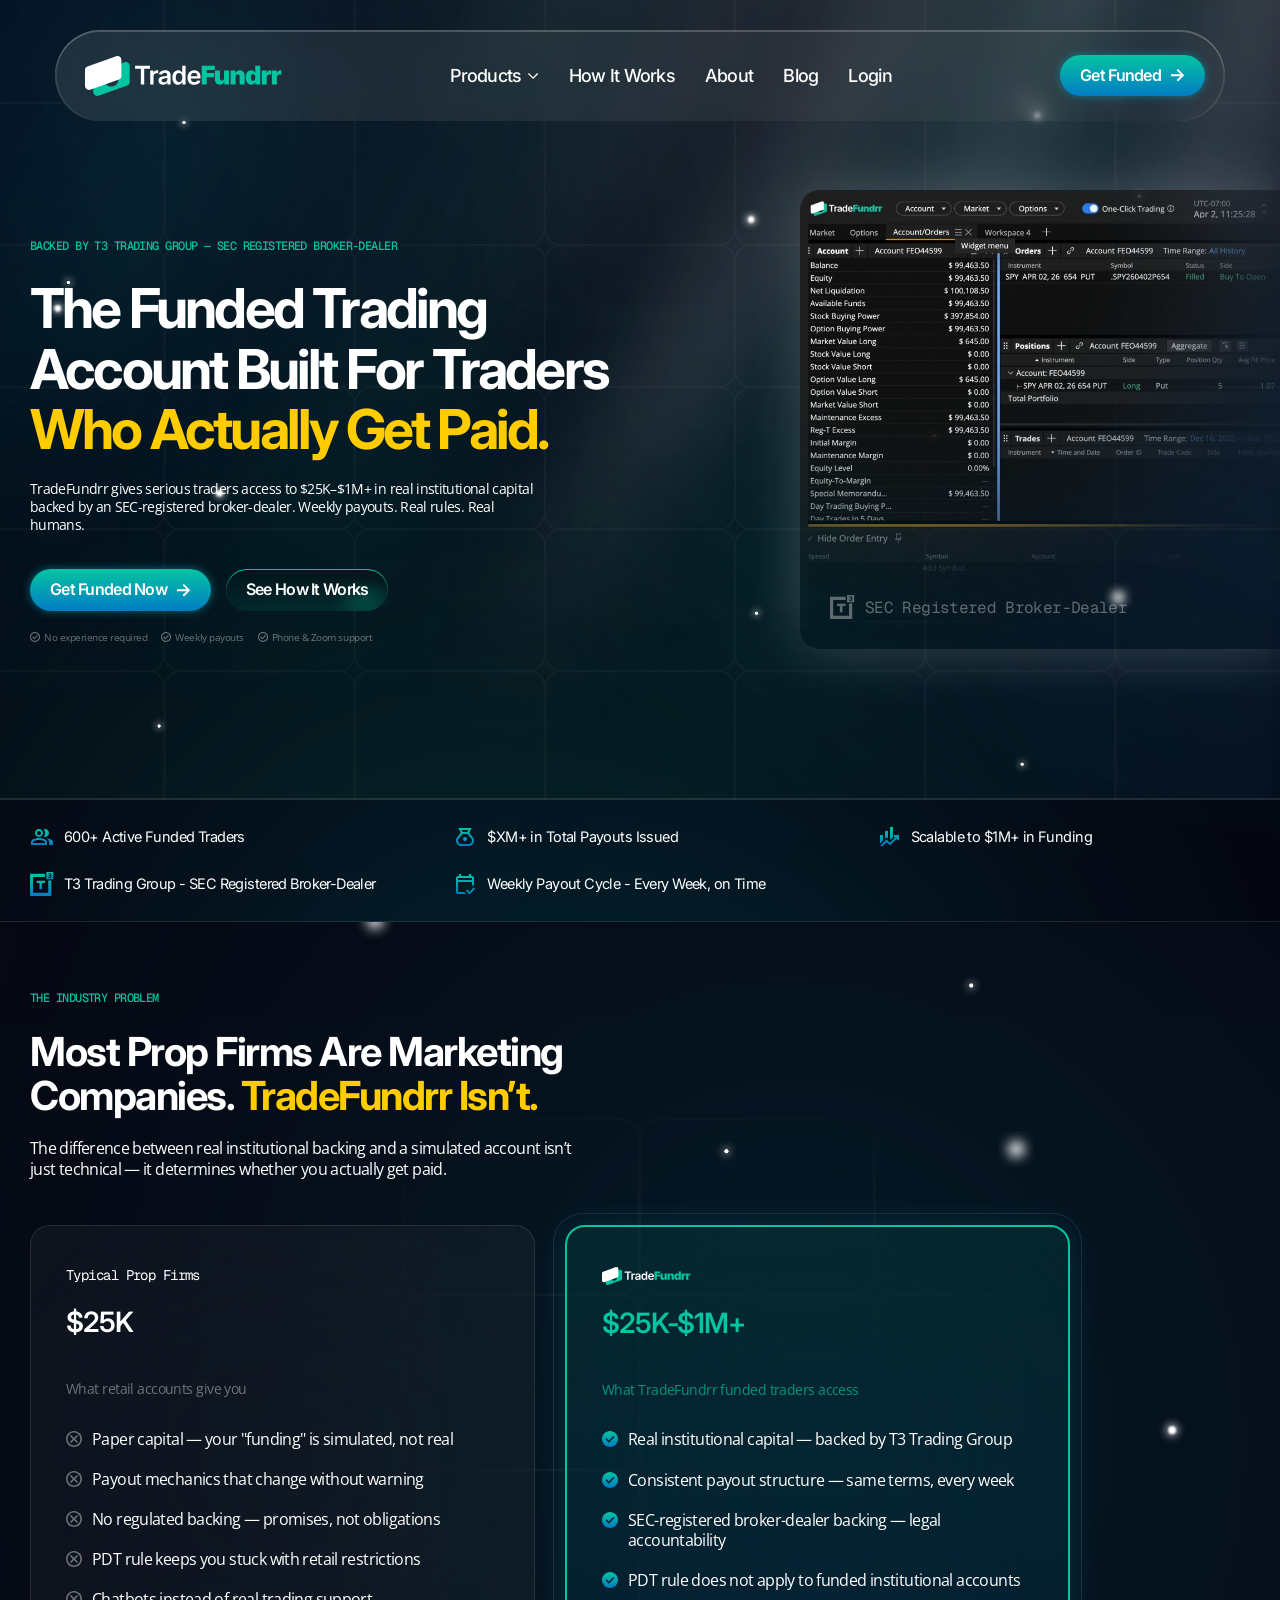
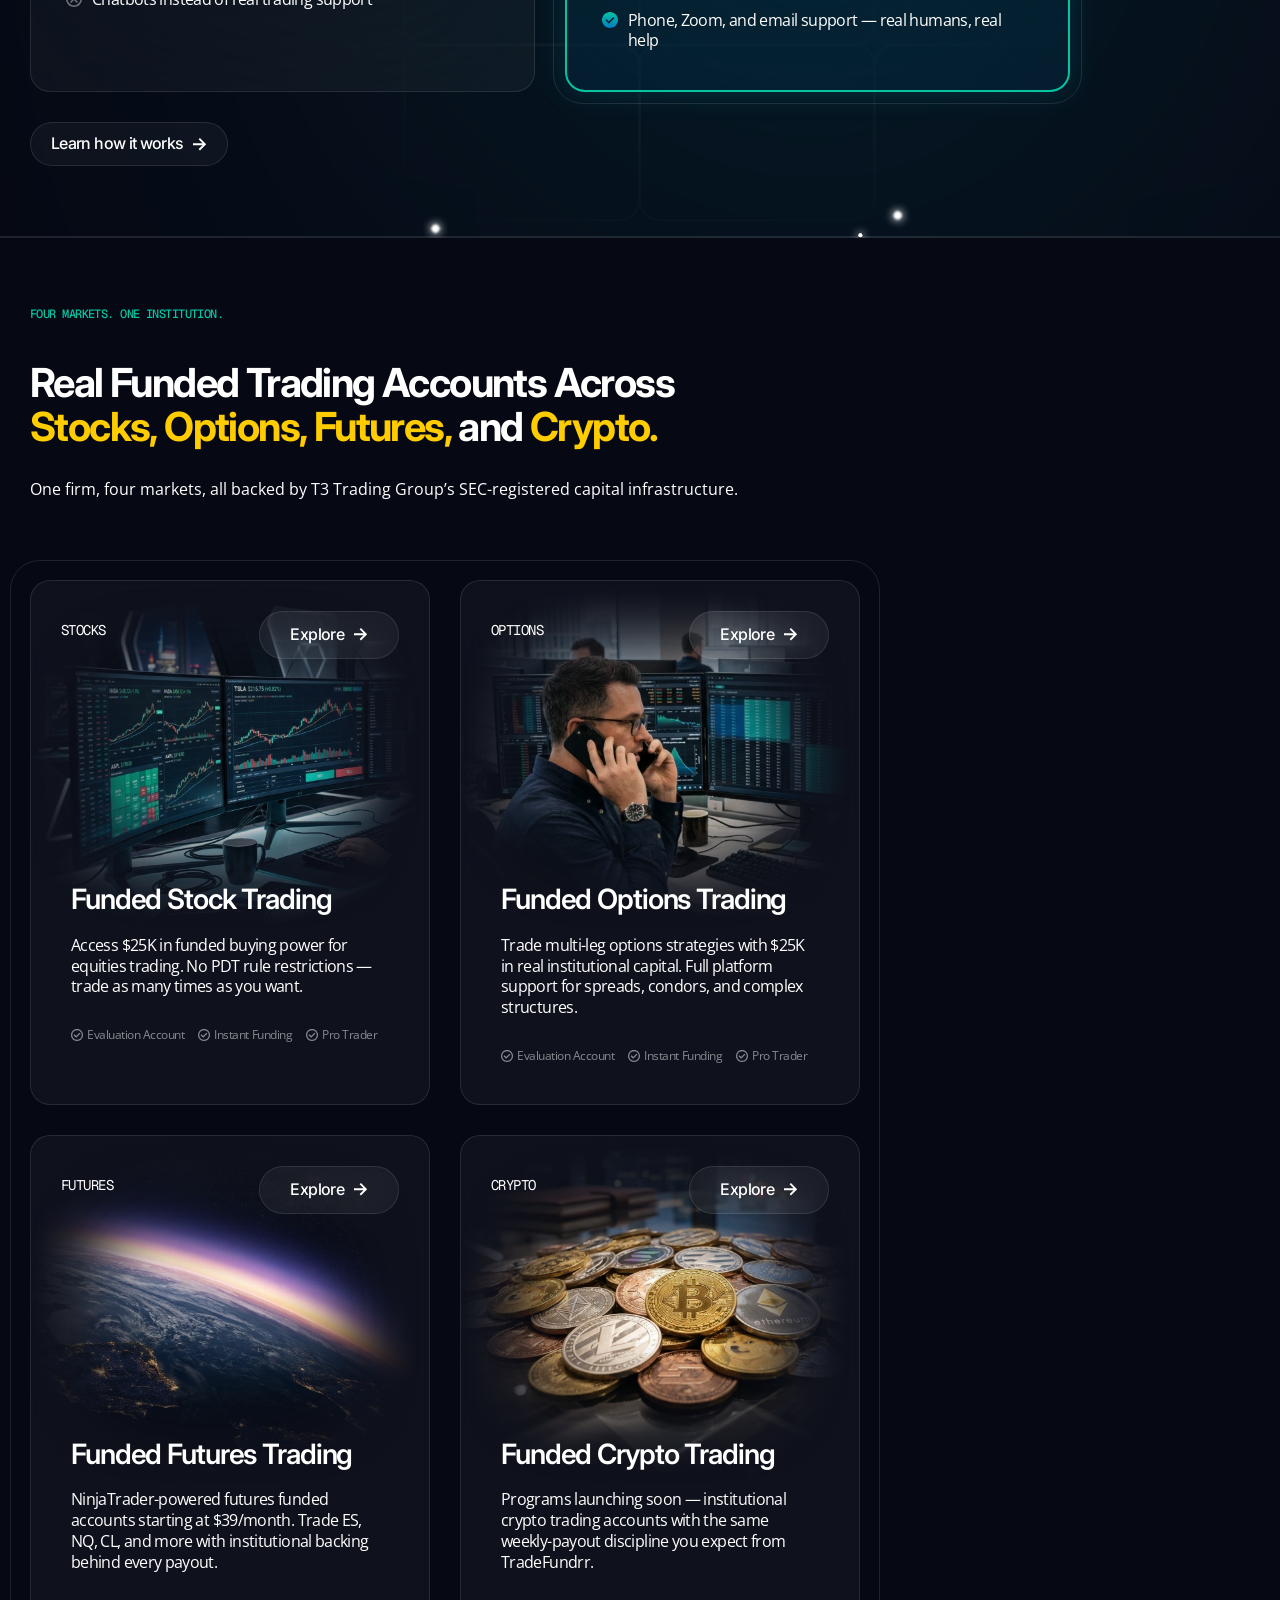
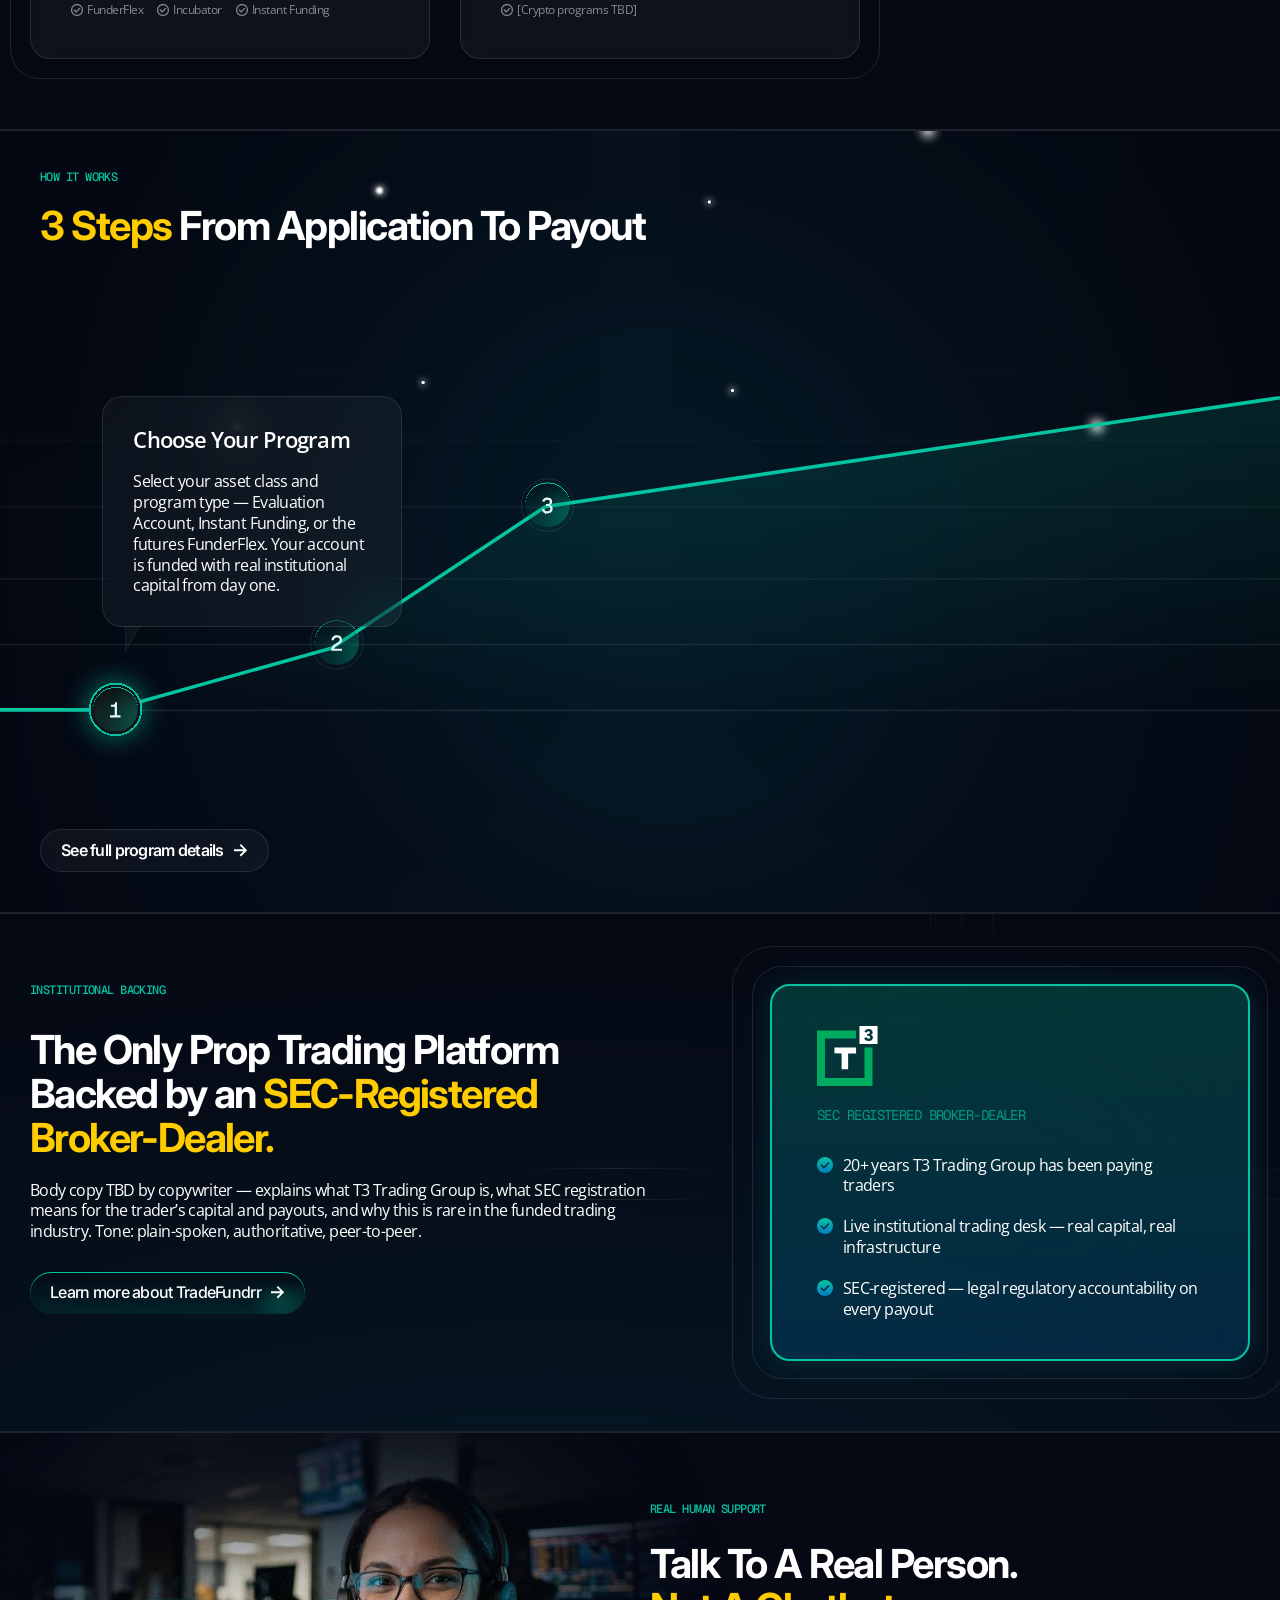
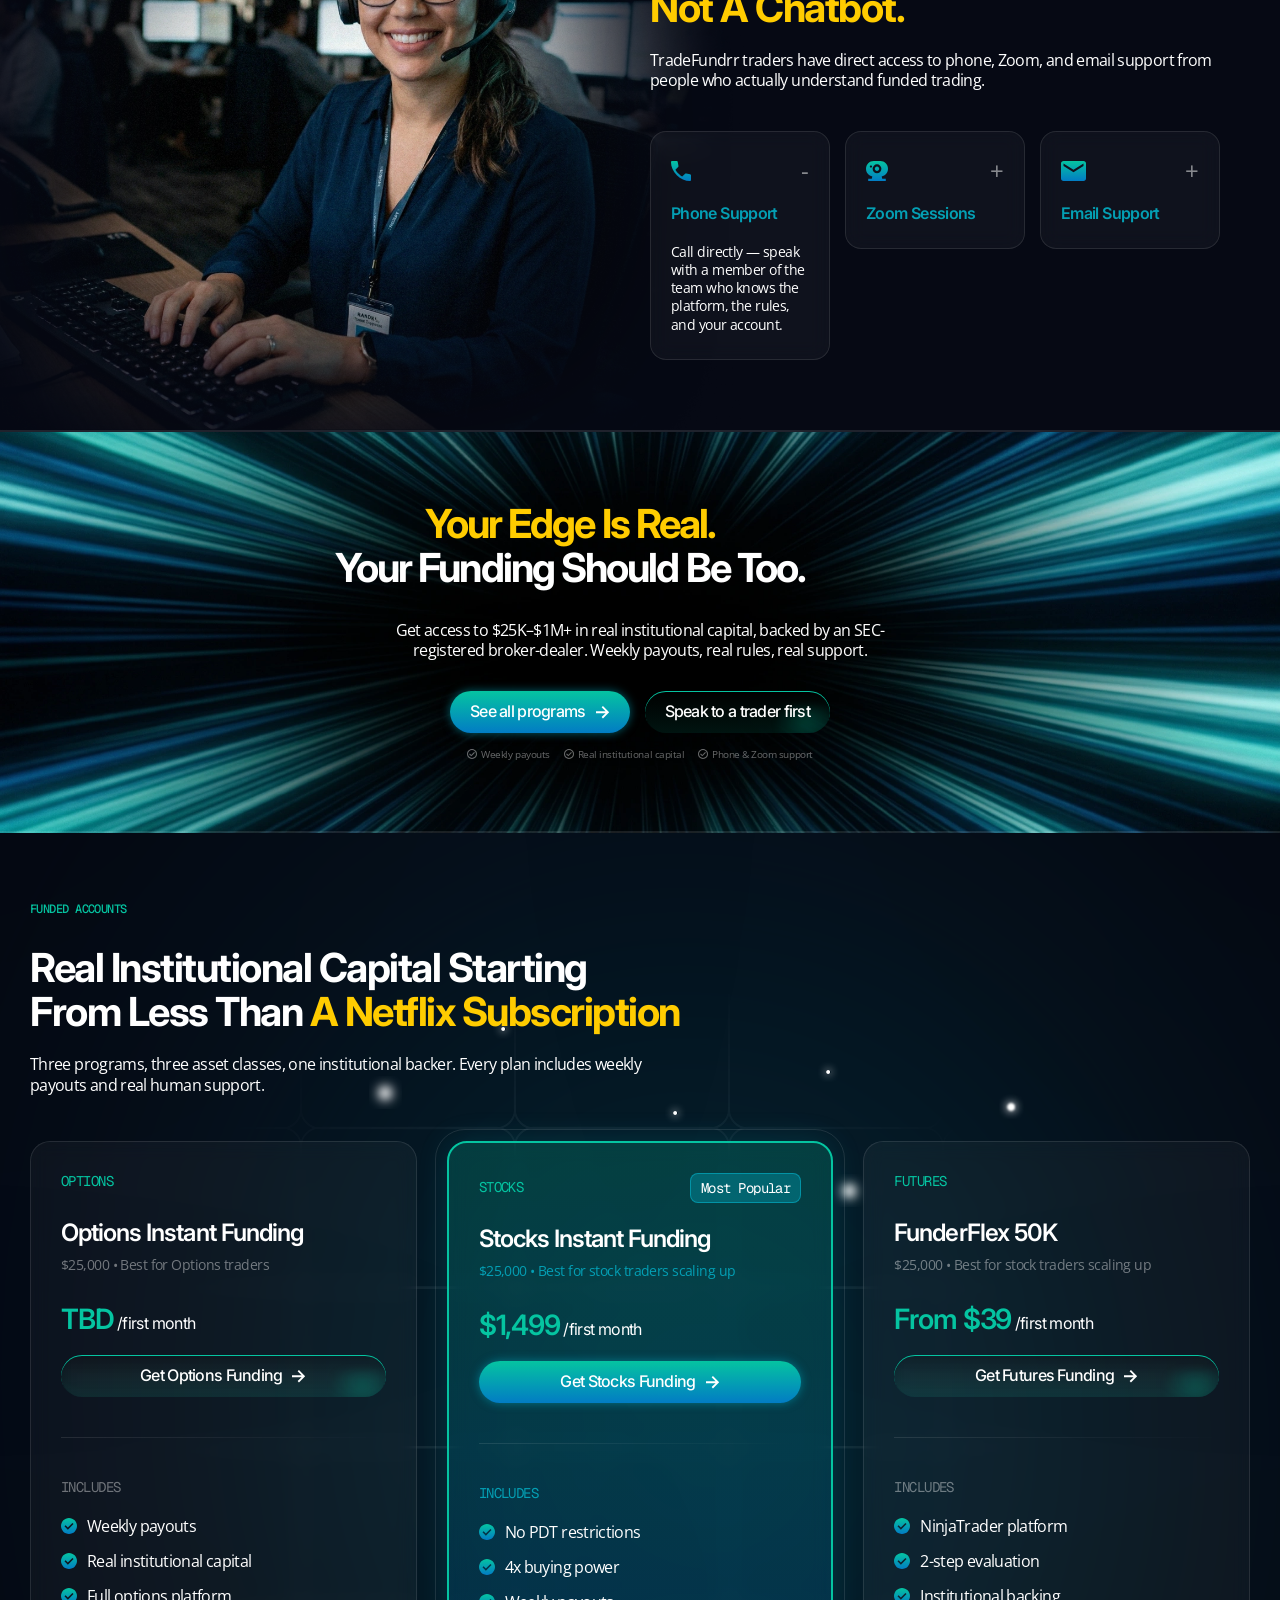
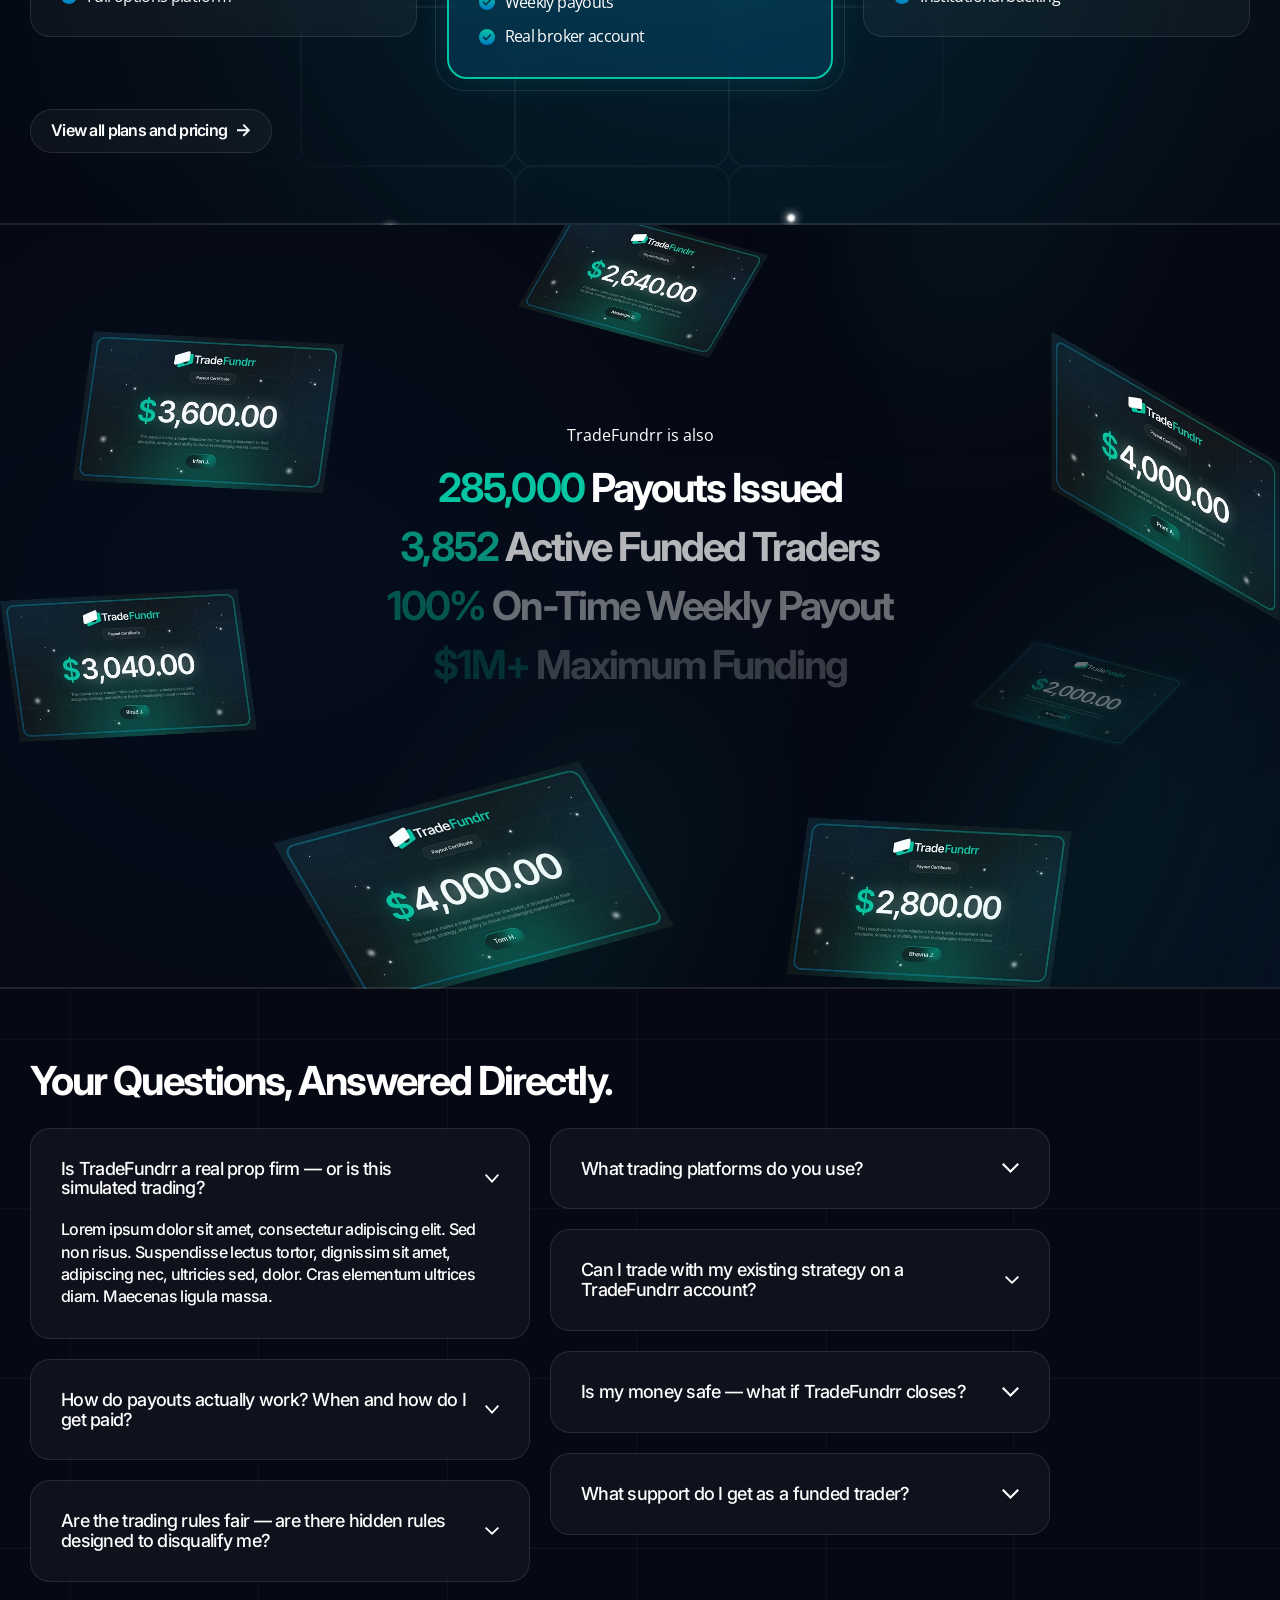
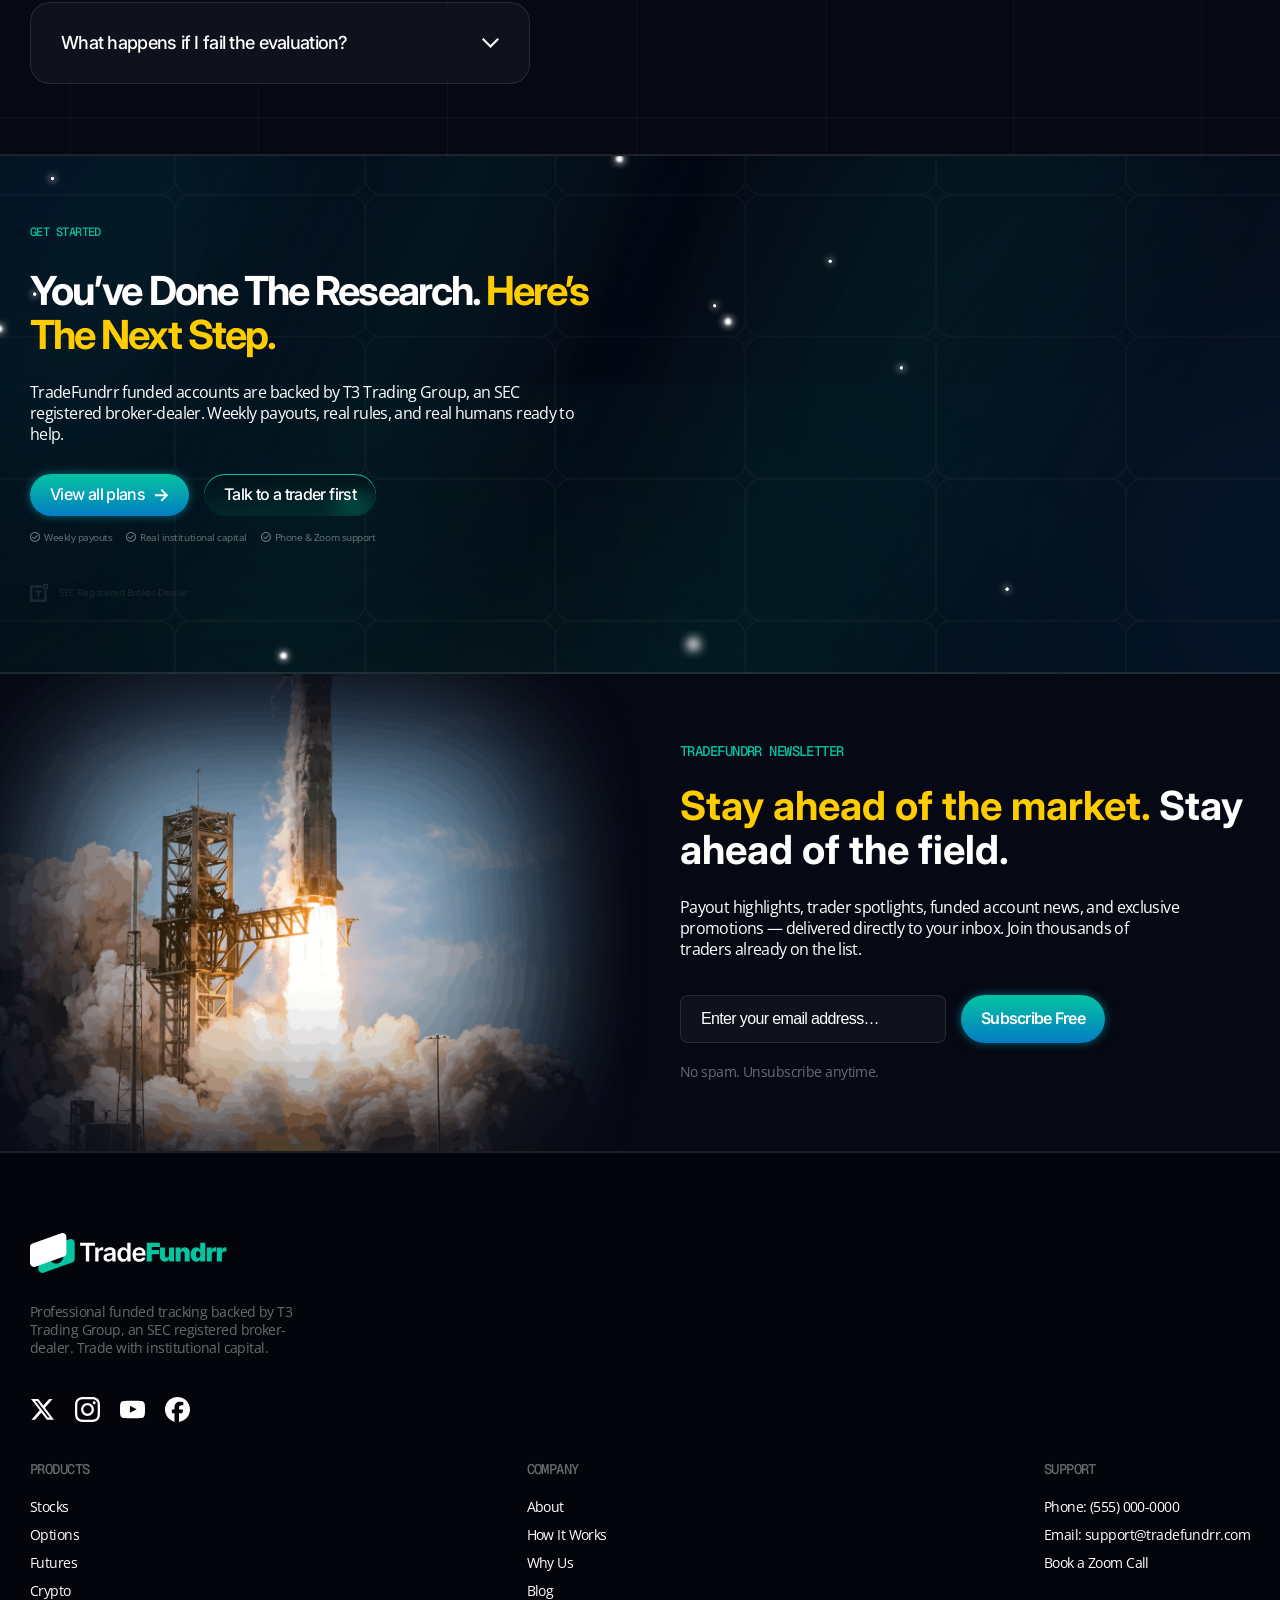
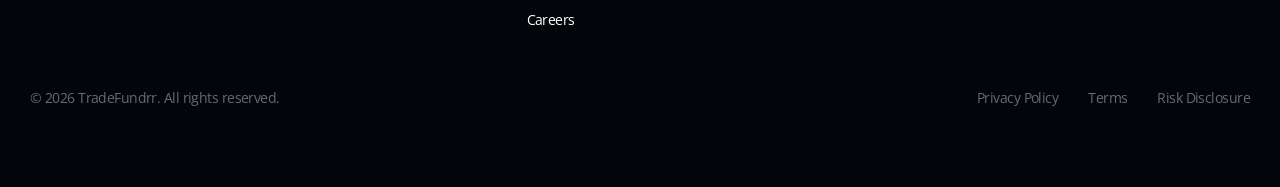
==== index.html @ c5da19b0 "initial" ====
<!DOCTYPE html>
<html lang="en">
<head>
  <meta charset="UTF-8">
  <meta name="viewport" content="width=device-width, initial-scale=1.0">
  <title>TradeFundrr — Funded Trading Accounts, Real Institutional Capital</title>
  <meta name="description" content="Real institutional capital from $25K to $1M+ — backed by T3 Trading Group, an SEC-registered broker-dealer. Weekly payouts. Real rules. Real humans.">
  <link rel="preconnect" href="https://fonts.googleapis.com">
  <link rel="preconnect" href="https://fonts.gstatic.com" crossorigin>
  <link href="https://fonts.googleapis.com/css2?family=Inter:wght@400;500;600;700;800&family=Open+Sans:wght@400;500;600&family=Geist+Mono:wght@400;500;600&display=swap" rel="stylesheet">
  <link rel="stylesheet" href="assets/css/main.css">
</head>
<body>

<!-- =================================================== HEADER =================================================== -->
<header class="site-header">
  <nav class="navbar" aria-label="Primary">
    <a href="index.html" class="navbar__logo" aria-label="TradeFundrr home">
      <img src="assets/images/logo.svg" alt="logo">
    </a>
    <div class="navbar__nav">
      <span class="has-sub" tabindex="0" aria-haspopup="true">
        Products
        <span class="arrow"><img src="assets/images/down-arrow.svg" alt="down-arrow"></span>
        <div class="dropdown" role="menu" >
          <a href="pages/stocks.html" data-cat="stocks">
            <span class="thumb"><img src="assets/images/dropdown-1.png" alt="dropdown"></span>
            <span class="body">
              <span class="row"><span class="title">Stocks</span><span class="arrow-right"><img src="assets/images/dropdown-arrow-right.svg" alt="dropdown-arrow-right"></span></span>
              <span class="desc">Funded stock trading accounts with $25K+ in institutional capital</span>
            </span>
          </a>
          <a href="pages/options.html" data-cat="options">
            <span class="thumb"><img src="assets/images/dropdown-2.png" alt="dropdown"></span>
            <span class="body">
              <span class="row"><span class="title">Options</span><span class="arrow-right"><img src="assets/images/dropdown-arrow-right.svg" alt="dropdown-arrow-right"></span></span>
              <span class="desc">Funded options accounts — multi-leg strategies, real institutional capital</span>
            </span>
          </a>
          <a href="pages/pricing.html" data-cat="futures">
            <span class="thumb"><img src="assets/images/dropdown-3.png" alt="dropdown"></span>
            <span class="body">
              <span class="row"><span class="title">Futures</span><span class="arrow-right"><img src="assets/images/dropdown-arrow-right.svg" alt="dropdown-arrow-right"></span></span>
              <span class="desc">NinjaTrader-powered futures funded accounts from $39/mo</span>
            </span>
          </a>
          <a href="pages/pricing.html" data-cat="crypto">
            <span class="thumb"><img src="assets/images/dropdown-4.png" alt="dropdown"></span>
            <span class="body">
              <span class="row"><span class="title">Crypto</span><span class="arrow-right"><img src="assets/images/dropdown-arrow-right.svg" alt="dropdown-arrow-right"></span></span>
              <span class="desc">Funded crypto trading — institutional backing, weekly payouts</span>
            </span>
          </a>
        </div>
      </span>
      <a href="index.html#how-it-works">How It Works</a>
      <a href="pages/about.html">About</a>
      <a href="#">Blog</a>
      <a href="#">Login</a>
    </div>
    <a href="pages/pricing.html" class="btn btn--primary navbar__cta">Get Funded <span class="arrow"><img src="assets/images/btn-arrow.svg" alt="btn-arrow"></span></a>
  </nav>
</header>

<!-- =================================================== HERO =================================================== -->
<section class="hero">
  <div class="container hero__inner">
    <div class="hero__text">
      <p class="eyebrow">Backed by T3 Trading Group — SEC Registered Broker-Dealer</p>
      <h1 class="hero__title">
        The Funded Trading Account Built For Traders
        <span class="accent"> Who Actually Get Paid.</span>
      </h1>
      <p class="hero__sub">
        TradeFundrr gives serious traders access to $25K–$1M+ in real institutional capital backed by an SEC-registered broker-dealer. Weekly payouts. Real rules. Real humans.
      </p>
      <div class="btn-row">
        <a href="pages/pricing.html" class="btn btn--primary">Get Funded Now <span class="arrow"><img src="assets/images/btn-arrow.svg" alt="btn"></span></a>
        <a href="#how-it-works" class="btn btn--glass">See How It Works</a>
      </div>
      <div class="tick-row">
        <span class="tick"><span><img src="assets/images/list-mark.svg" alt="list-mark"></span>No experience required</span>
        <span class="tick"><span><img src="assets/images/list-mark.svg" alt="list-mark"></span>Weekly payouts</span>
        <span class="tick"><span><img src="assets/images/list-mark.svg" alt="list-mark"></span>Phone &amp; Zoom support</span>
      </div>
    </div>

    <div class="media">
      <p><span><img src="assets/images/sec-grey.svg" alt="sec-grey"></span> SEC Registered Broker-Dealer</p>
      <img src="assets/images/hero-image.webp" alt="hero-side">
    </div>
  </div>
</section>

<section class="reassurance">
  <div class="container">
    <div class="reassurance__grid">
      <div class="reassurance__item">
        <span class="ic" aria-hidden="true">
          <img src="assets/images/list-icon-1.svg" alt="list-icon">
        </span>
        <div>
          <div class="label">600+ Active Funded Traders</div>
        </div>
      </div>
      <div class="reassurance__item">
        <span class="ic" aria-hidden="true">
          <img src="assets/images/list-icon-2.svg" alt="list-icon">
        </span>
        <div>
          <div class="label">$XM+ in Total Payouts Issued</div>
        </div>
      </div>
      <div class="reassurance__item">
        <span class="ic" aria-hidden="true">
          <img src="assets/images/list-icon-3.svg" alt="list-icon">
        </span>
        <div>
          <div class="label">Scalable to $1M+ in Funding</div>
        </div>
      </div>

      <div class="reassurance__item">
        <span class="ic" aria-hidden="true">
          <img src="assets/images/list-icon-4.svg" alt="list-icon">
        </span>
        <div>
          <div class="label">T3 Trading Group - SEC Registered Broker-Dealer</div>
        </div>
      </div>

      <div class="reassurance__item">
        <span class="ic" aria-hidden="true">
          <img src="assets/images/list-icon-5.svg" alt="list-icon">
        </span>
        <div>
          <div class="label">Weekly Payout Cycle - Every Week, on Time</div>
        </div>
      </div>
    </div>
  </div>
</section>

<section class="comparison">
  <div class="bg-stars"></div>
  <div class="container">
    <div class="comparison__head">
      <p class="eyebrow">The Industry Problem</p>
      <h2 class="h2">Most Prop Firms Are Marketing Companies. <span style="color:#fc0">TradeFundrr Isn’t.</span></h2>
      <p class="lead">
        The difference between real institutional backing and a simulated account isn’t just technical — it determines whether you actually get paid.
      </p>
    </div>

    <div class="comparison__cards">
      <div class="comparison__card">
        <div class="head">
          <span class="label mono">Typical Prop Firms</span>
          <span class="amount">$25K</span>
        </div>
        <p class="desc">What retail accounts give you</p>
        <ul class="comparison__list comparison__list--bad">
          <li><span><img src="assets/images/grey-close.svg" alt="grey-close"></span>Paper capital — your "funding" is simulated, not real</li>
          <li><span><img src="assets/images/grey-close.svg" alt="grey-close"></span>Payout mechanics that change without warning</li>
          <li><span><img src="assets/images/grey-close.svg" alt="grey-close"></span>No regulated backing — promises, not obligations</li>
          <li><span><img src="assets/images/grey-close.svg" alt="grey-close"></span>PDT rule keeps you stuck with retail restrictions</li>
          <li><span><img src="assets/images/grey-close.svg" alt="grey-close"></span>Chatbots instead of real trading support</li>
        </ul>
      </div>

      <div class="comparison__card comparison__card--good">
        <div class="head">
          <img src="assets/images/logo-colored.svg" alt="logo-colored">
           <span class="amount">$25K-$1M+</span>
        </div>
        <p class="desc">What TradeFundrr funded traders access</p>
        <ul class="comparison__list comparison__list--good">
          <li><span><img src="assets/images/green-check.svg" alt="green-check"></span>Real institutional capital — backed by T3 Trading Group</li>
          <li><span><img src="assets/images/green-check.svg" alt="green-check"></span>Consistent payout structure — same terms, every week</li>
          <li><span><img src="assets/images/green-check.svg" alt="green-check"></span>SEC-registered broker-dealer backing — legal accountability</li>
          <li><span><img src="assets/images/green-check.svg" alt="green-check"></span>PDT rule does not apply to funded institutional accounts</li>
          <li><span><img src="assets/images/green-check.svg" alt="green-check"></span>Phone, Zoom, and email support — real humans, real help</li>
        </ul>
      </div>
    </div>

    <a href="#how-it-works" class="btn">Learn how it works <span class="arrow"><img src="assets/images/btn-arrow.svg" alt="btn-arrow"></span></a>
  </div>
</section>

<section class="markets">
  <div class="container">
    <div class="markets__head">
      <p class="eyebrow">Four markets. One institution.</p>
      <h2 class="h2 markets__title">
        Real Funded Trading Accounts Across<br> <span class="accent">Stocks,</span> <span class="accent">Options,</span> <span class="accent">Futures,</span> and <span class="accent">Crypto.</span>
      </h2>
      <p class="lead">
        One firm, four markets, all backed by T3 Trading Group’s SEC-registered capital infrastructure.
      </p>
    </div>

    <div class="markets__grid">
      <article class="markets__card">
        <img src="assets/images/grid-1.webp" alt="grid">
        <div class="top">
          <span class="tag">Stocks</span>
          <a href="pages/stocks.html" class="btn btn--sm">Explore <span><img src="assets/images/btn-arrow.svg" alt="btn-arrow"></span></a>
        </div>
        <div class="body">
          <h3>Funded Stock Trading</h3>
          <p>Access $25K in funded buying power for equities trading. No PDT rule restrictions — trade as many times as you want.</p>
          <div class="pills">
            <span class="pill"><img src="assets/images/list-mark.svg" alt="list-mark">Evaluation Account</span>
            <span class="pill"><img src="assets/images/list-mark.svg" alt="list-mark">Instant Funding</span>
            <span class="pill"><img src="assets/images/list-mark.svg" alt="list-mark">Pro Trader</span>
          </div>
        </div>
      </article>

      <article class="markets__card">
        <img src="assets/images/grid-2.webp" alt="grid">
        <div class="top">
          <span class="tag">Options</span>
          <a href="pages/options.html" class="btn btn--sm">Explore <span><img src="assets/images/btn-arrow.svg" alt="btn-arrow"></span></a>
        </div>
        <div class="body">
          <h3>Funded Options Trading</h3>
          <p>Trade multi-leg options strategies with $25K in real institutional capital. Full platform support for spreads, condors, and complex structures.</p>
          <div class="pills">
            <span class="pill"><img src="assets/images/list-mark.svg" alt="list-mark">Evaluation Account</span>
            <span class="pill"><img src="assets/images/list-mark.svg" alt="list-mark">Instant Funding</span>
            <span class="pill"><img src="assets/images/list-mark.svg" alt="list-mark">Pro Trader</span>
          </div>
        </div>
      </article>

      <article class="markets__card">
        <img src="assets/images/grid-3.webp" alt="grid">
        <div class="top">
          <span class="tag">Futures</span>
          <a href="pages/pricing.html" class="btn btn--sm">Explore <span><img src="assets/images/btn-arrow.svg" alt="btn-arrow"></span></a>
        </div>
        <div class="body">
          <h3>Funded Futures Trading</h3>
          <p>NinjaTrader-powered futures funded accounts starting at $39/month. Trade ES, NQ, CL, and more with institutional backing behind every payout.</p>
          <div class="pills">
            <span class="pill"><img src="assets/images/list-mark.svg" alt="list-mark">FunderFlex</span>
            <span class="pill"><img src="assets/images/list-mark.svg" alt="list-mark">Incubator</span>
            <span class="pill"><img src="assets/images/list-mark.svg" alt="list-mark">Instant Funding</span>
          </div>
        </div>
      </article>

      <article class="markets__card">
        <img src="assets/images/grid-4.webp" alt="grid">
        <div class="top">
          <span class="tag">Crypto</span>
          <a href="pages/pricing.html" class="btn btn--sm">Explore <span><img src="assets/images/btn-arrow.svg" alt="btn-arrow"></span></a>
        </div>
        <div class="body">
          <h3>Funded Crypto Trading</h3>
          <p>Programs launching soon — institutional crypto trading accounts with the same weekly-payout discipline you expect from TradeFundrr.</p>
          <div class="pills">
            <span class="pill"><img src="assets/images/list-mark.svg" alt="list-mark">[Crypto programs TBD]</span>
          </div>
        </div>
      </article>
    </div>
  </div>
</section>

<section class="how-it-works" id="how-it-works">
  <div class="what-box">
    <p>Choose Your Program</p>
    <span>Select your asset class and program type — Evaluation Account, Instant Funding, or the futures FunderFlex. Your account is funded with real institutional capital from day one.</span>
  </div>
  <div class="container">
    <div class="how-it-works__head">
      <p class="eyebrow">How it works</p>
      <h2 class="how-it-works__title h2"><span style="color:#fc0">3 Steps</span> From Application to Payout</h2>
    </div>

    <a href="pages/pricing.html" class="btn">See full program details <span class="arrow"><img src="assets/images/btn-arrow.svg" alt="btn-arrow"></span></a>
  </div>
  <img src="assets/images/payout-back.svg" alt="payout-back">
</section>

<!-- =================================================== PAYOUTS =================================================== -->
<!-- <section class="payouts">
  <div class="bg-stars"></div>
  <div class="container">
    <div class="payouts__head">
      <p class="eyebrow">Real traders. Real payouts.</p>
      <h2 class="h2" style="margin-top:30px">
        <span style="color:#fff">Funded Traders Getting Paid</span>
        <span style="color:#fc0">Every Week.</span>
      </h2>
      <p class="lead" style="margin-top:24px;max-width:550px">
        These aren’t marketing claims. These are real payout records from real traders on real institutional accounts.
      </p>
    </div>

    <div class="payouts__row">
      <div class="payouts__card">
        <div class="head">
          <span class="avatar"></span>
          <span class="name">Trader name</span>
        </div>
        <div class="amount"><span class="pre">$</span><span class="num">10,000</span></div>
        <div class="program">Program name TBD</div>
        <p class="quote">A real funded trader recap goes here — payout amount, the program, and what the experience felt like in their own words.</p>
        <div class="stars">
          <span class="star"></span><span class="star"></span><span class="star"></span><span class="star"></span><span class="star"></span>
        </div>
      </div>

      <div class="payouts__visual">
        <div style="position:absolute;right:0;top:0;width:380px;aspect-ratio:1.2/1;border-radius:18px;background:linear-gradient(135deg,#0e1828,#03070f);transform:rotate(2deg);box-shadow:0 30px 60px rgba(0,0,0,.5);overflow:hidden">
          <div style="position:absolute;left:20px;top:20px;font-family:'Geist Mono';font-size:11px;color:#9ca3af">PAYOUT · WEEK 18</div>
          <div style="position:absolute;left:20px;top:60px;font-family:'Inter';font-weight:700;font-size:34px;color:#05c4a1">$8,420.00</div>
          <div style="position:absolute;left:20px;top:110px;color:#fff;font-size:13px">→ Settled to bank</div>
          <svg viewBox="0 0 360 200" style="position:absolute;bottom:0;left:0;width:100%;height:55%"><polyline points="10,150 60,120 110,140 160,90 210,110 260,60 310,80 350,40" fill="none" stroke="#05c4a1" stroke-width="2"/></svg>
        </div>
        <div style="position:absolute;right:60px;top:130px;width:340px;aspect-ratio:1.4/1;border-radius:18px;background:linear-gradient(135deg,#0a1320,#000);transform:rotate(-3deg);box-shadow:0 30px 60px rgba(0,0,0,.5);overflow:hidden">
          <div style="position:absolute;left:20px;top:20px;font-family:'Geist Mono';font-size:11px;color:#9ca3af">PAYOUT HISTORY</div>
          <div style="display:grid;gap:14px;padding:50px 20px 20px;color:#fff;font-size:13px">
            <div style="display:flex;justify-content:space-between;border-bottom:1px solid rgba(255,255,255,.08);padding-bottom:8px"><span>Week 17</span><span style="color:#05c4a1;font-weight:600">$6,200</span></div>
            <div style="display:flex;justify-content:space-between;border-bottom:1px solid rgba(255,255,255,.08);padding-bottom:8px"><span>Week 16</span><span style="color:#05c4a1;font-weight:600">$5,180</span></div>
            <div style="display:flex;justify-content:space-between;border-bottom:1px solid rgba(255,255,255,.08);padding-bottom:8px"><span>Week 15</span><span style="color:#05c4a1;font-weight:600">$7,720</span></div>
            <div style="display:flex;justify-content:space-between"><span>Week 14</span><span style="color:#05c4a1;font-weight:600">$4,800</span></div>
          </div>
        </div>
      </div>
    </div>

    <div class="payouts__footer">
      <a href="pages/why-us.html" class="btn btn--glass">See all trader stories and payouts <span class="arrow">→</span></a>
      <span class="trustpilot"><span class="rating">4.8</span> Rating on <strong>Trustpilot</strong></span>
    </div>
  </div>
</section> -->

<!-- =================================================== INSTITUTIONAL BACKING =================================================== -->
<section class="institutional">
  <div class="container">
    <div class="institutional__row">
      <div>
        <p class="eyebrow">Institutional backing</p>
        <h2 class="h2 institutional__title">
          The Only Prop Trading Platform Backed by an <span class="accent">SEC-Registered Broker-Dealer.</span>
        </h2>
        <p class="lead">
          Body copy TBD by copywriter — explains what T3 Trading Group is, what SEC registration means for the trader’s capital and payouts, and why this is rare in the funded trading industry. Tone: plain-spoken, authoritative, peer-to-peer.
        </p>
        <a href="pages/about.html" class="btn btn--glass">Learn more about TradeFundrr <span class="arrow"><img src="assets/images/btn-arrow.svg" alt="btn-arrow"></span></a>
      </div>

      <div class="institutional__card">
        <img src="assets/images/group-lines-2.svg" alt="group-lines">
        <span><img src="assets/images/broker-deal.svg" alt="broker-image"></span>
        <div class="label">SEC Registered Broker-Dealer</div>
        <ul class="points">
          <li><span><img src="assets/images/list-check.svg" alt="list-check"></span>20+ years T3 Trading Group has been paying traders</li>
          <li><span><img src="assets/images/list-check.svg" alt="list-check"></span>Live institutional trading desk — real capital, real infrastructure</li>
          <li><span><img src="assets/images/list-check.svg" alt="list-check"></span>SEC-registered — legal regulatory accountability on every payout</li>
        </ul>
      </div>
    </div>
  </div>
</section>

<section class="real-support">
  <div class="container">
    <div class="real-support__inner">
      <div class="small-support-media">
        <img src="assets/images/human-support.webp" alt="human-support">
      </div>
      <div>
        <div class="real-support__head">
          <p class="eyebrow">Real human support</p>
          <h2 class="h2">
            Talk To A Real Person.
            <span style="color:#fc0;display:block">Not A Chatbot.</span>
          </h2>
          <p class="lead">
            TradeFundrr traders have direct access to phone, Zoom, and email support from people who actually understand funded trading.
          </p>
        </div>
        <div class="real-support__cards">
          <div class="card opened">
            <div class="icon">
              <span><img src="assets/images/ic-1.svg" alt="ic-1"></span>
              <span class="symbol">-</span>
            </div>
            <h4>Phone Support</h4>
            <p >Call directly — speak with a member of the team who knows the platform, the rules, and your account.</p>
          </div>
          <div class="card">
            <div class="icon">
              <span><img src="assets/images/ic-2.svg" alt="ic-1"></span>
              <span class="symbol">+</span>
            </div>
            <h4>Zoom Sessions</h4>
            <p >Book a 30-min call with a real trader — get answers in plain language.</p>
          </div>
          <div class="card">
            <div class="icon">
              <span><img src="assets/images/ic-3.svg" alt="ic-1"></span>
              <span class="symbol">+</span>
            </div>
            <h4>Email Support</h4>
            <p >Replied to by humans, not auto-responders. Same day on weekdays.</p>
          </div>
        </div>
      </div>
    </div>
  </div>
</section>

<section class="cta-block middle rays" style="background:url('assets/images/back-rays.webp')">
  <div class="container">
    <div class="cta-block__inner">
      <h2 class="cta-block__title">
        <span class="accent">Your Edge is Real.<br></span>
        <span>Your Funding Should Be Too.</span>
      </h2>
      <p class="cta-block__sub">
        Get access to $25K–$1M+ in real institutional capital, backed by an SEC-registered broker-dealer. Weekly payouts, real rules, real support.
      </p>
      <div class="btn-row">
        <a href="pages/pricing.html" class="btn btn--primary">See all programs <span class="arrow"><img src="assets/images/btn-arrow.svg" alt="btn-arrow"></span></a>
        <a href="#" class="btn btn--glass">Speak to a trader first</a>
      </div>
      <div class="tick-row">
        <span class="tick"><span><img src="assets/images/list-mark.svg" alt="list-mark"></span> Weekly payouts</span>
        <span class="tick"><span><img src="assets/images/list-mark.svg" alt="list-mark"></span> Real institutional capital</span>
        <span class="tick"><span><img src="assets/images/list-mark.svg" alt="list-mark"></span> Phone &amp; Zoom support</span>
      </div>
    </div>
  </div>
</section>

<!-- =================================================== PLANS =================================================== -->
<section class="plans">
  <div class="container">
    <div class="plans__head">
      <p class="eyebrow">funded accounts</p>
      <h2 class="plans__title h2">
        Real Institutional Capital Starting <br> from 
         Less Than <span>A Netflix Subscription</span>
      </h2>
      <p class="lead">
        Three programs, three asset classes, one institutional backer. Every plan includes weekly payouts and real human support.
      </p>
    </div>

    <div class="plans__grid">
      <article class="plans__card">
        <span class="tag">Options</span>
        <h3>Options Instant Funding</h3>
        <span class="small-desc">$25,000 • Best for Options traders</span>
        <div class="price"><span class="amt">TBD</span><span class="per"> /first month</span></div>
        <div class="btn-box">
          <a href="pages/options.html" class="btn btn--glass">Get Options Funding <span><img src="assets/images/btn-arrow.svg" alt="btn-arrow"></span></a>
        </div>
        <div class="spacer"></div>
        <div class="includes">
          <p>includes</p>
          <ul class="features">
            <li><span><img src="assets/images/include-check.svg" alt="include-check"></span>Weekly payouts</li>
            <li><span><img src="assets/images/include-check.svg" alt="include-check"></span>Real institutional capital</li>
            <li><span><img src="assets/images/include-check.svg" alt="include-check"></span>Full options platform</li>
          </ul>
        </div>
        
      </article>

      <article class="plans__card is-featured">
        <span class="tag">Stocks</span>
        <div class="popular">Most Popular</div>
        <h3>Stocks Instant Funding</h3>
        <span class="small-desc">$25,000 • Best for stock traders scaling up</span>
        <div class="price"><span class="amt">$1,499</span><span class="per"> /first month</span></div>
        <div class="btn-box">
          <a href="pages/stocks.html" class="btn btn--primary btn--block">Get Stocks Funding <span><img src="assets/images/btn-arrow.svg" alt="btn-arrow"></span></a>
        </div>
        <div class="spacer"></div>
        <div class="includes">
          <p>includes</p>
          <ul class="features">
            <li><span><img src="assets/images/include-check.svg" alt="include-check"></span>No PDT restrictions</li>
            <li><span><img src="assets/images/include-check.svg" alt="include-check"></span>4x buying power</li>
            <li><span><img src="assets/images/include-check.svg" alt="include-check"></span>Weekly payouts</li>
            <li><span><img src="assets/images/include-check.svg" alt="include-check"></span>Real broker account</li>
          </ul>
        </div>
        
      </article>

      <article class="plans__card">
        <span class="tag">Futures</span>
        <h3>FunderFlex 50K</h3>
        <span class="small-desc">$25,000 • Best for stock traders scaling up</span>
        <div class="price"><span class="amt">From $39</span><span class="per"> /first month</span></div>
        <div class="btn-box">
          <a href="pages/pricing.html" class="btn btn--glass">Get Futures Funding <span><img src="assets/images/btn-arrow.svg" alt="btn-arrow"></span></a>
        </div>
        <div class="spacer"></div>
        <div class="includes">
          <p>includes</p>
          <ul class="features">
            <li><span><img src="assets/images/include-check.svg" alt="include-check"></span>NinjaTrader platform</li>
            <li><span><img src="assets/images/include-check.svg" alt="include-check"></span>2-step evaluation</li>
            <li><span><img src="assets/images/include-check.svg" alt="include-check"></span>Institutional backing</li>
          </ul>
        </div>
      </article>
    </div>

    <a href="pages/pricing.html" class="btn after-btn">View all plans and pricing <span class="arrow"><img src="assets/images/btn-arrow.svg" alt="btn-arrow"></span></a>
  </div>
</section>

<section class="numbers">
  <div class="bg"></div>
  <div class="container" style="position:relative;z-index:1">
    <p class="numbers__lead">TradeFundrr is also</p>
    <div class="numbers__stack">
      <p><span class="num">285,000</span> Payouts Issued</p>
      <p><span class="num">3,852</span> Active Funded Traders</p>
      <p><span class="num">100%</span> On-Time Weekly Payout</p>
      <p><span class="num">$1M+</span> Maximum Funding</p>
    </div>
  </div>
</section>

<section class="faq">
  <div class="container">
    <h2 class="faq__title">Your Questions, Answered Directly.</h2>
    <div class="faq__grid">
      <div class="faq__col">
        <div class="qa opened">
          <div class="head"><p>Is TradeFundrr a real prop firm — or is this simulated trading?</p><span class="chev-arrow"><img src="assets/images/faq-arrow.svg" alt="faq-arrow"></span></div>
          <div class="qa__body"><p>Lorem ipsum dolor sit amet, consectetur adipiscing elit. Sed non risus. Suspendisse lectus tortor, dignissim sit amet, adipiscing nec, ultricies sed, dolor. Cras elementum ultrices diam. Maecenas ligula massa.</p></div>
        </div>
        <div class="qa">
          <div class="head"><p>How do payouts actually work? When and how do I get paid?</p><span class="chev-arrow"><img src="assets/images/faq-arrow.svg" alt="faq-arrow"></span></div>
          <div class="qa__body"><p>Lorem ipsum dolor sit amet, consectetur adipiscing elit. Sed non risus. Suspendisse lectus tortor, dignissim sit amet, adipiscing nec, ultricies sed, dolor. Cras elementum ultrices diam. Maecenas ligula massa.</p></div>
        </div>
        <div class="qa">
          <div class="head"><p>Are the trading rules fair — are there hidden rules designed to disqualify me?</p><span class="chev-arrow"><img src="assets/images/faq-arrow.svg" alt="faq-arrow"></span></div>
          <div class="qa__body"><p>Lorem ipsum dolor sit amet, consectetur adipiscing elit. Sed non risus. Suspendisse lectus tortor, dignissim sit amet, adipiscing nec, ultricies sed, dolor. Cras elementum ultrices diam. Maecenas ligula massa.</p></div>
        </div>
        <div class="qa">
          <div class="head"><p>What happens if I fail the evaluation?</p><span class="chev-arrow"><img src="assets/images/faq-arrow.svg" alt="faq-arrow"></span></div>
          <div class="qa__body"><p>Lorem ipsum dolor sit amet, consectetur adipiscing elit. Sed non risus. Suspendisse lectus tortor, dignissim sit amet, adipiscing nec, ultricies sed, dolor. Cras elementum ultrices diam. Maecenas ligula massa.</p></div>
        </div>
      </div>
      <div class="faq__col">
        <div class="qa">
          <div class="head"><p>What trading platforms do you use?</p><span class="chev-arrow"><img src="assets/images/faq-arrow.svg" alt="faq-arrow"></span></div>
          <div class="qa__body"><p>Lorem ipsum dolor sit amet, consectetur adipiscing elit. Sed non risus. Suspendisse lectus tortor, dignissim sit amet, adipiscing nec, ultricies sed, dolor. Cras elementum ultrices diam. Maecenas ligula massa.</p></div>
        </div>
        <div class="qa">
          <div class="head"><p>Can I trade with my existing strategy on a TradeFundrr account?</p><span class="chev-arrow"><img src="assets/images/faq-arrow.svg" alt="faq-arrow"></span></div>
          <div class="qa__body"><p>Lorem ipsum dolor sit amet, consectetur adipiscing elit. Sed non risus. Suspendisse lectus tortor, dignissim sit amet, adipiscing nec, ultricies sed, dolor. Cras elementum ultrices diam. Maecenas ligula massa.</p></div>
        </div>
        <div class="qa">
          <div class="head"><p>Is my money safe — what if TradeFundrr closes?</p><span class="chev-arrow"><img src="assets/images/faq-arrow.svg" alt="faq-arrow"></span></div>
          <div class="qa__body"><p>Lorem ipsum dolor sit amet, consectetur adipiscing elit. Sed non risus. Suspendisse lectus tortor, dignissim sit amet, adipiscing nec, ultricies sed, dolor. Cras elementum ultrices diam. Maecenas ligula massa.</p></div>
        </div>
        <div class="qa">
          <div class="head"><p>What support do I get as a funded trader?</p><span class="chev-arrow"><img src="assets/images/faq-arrow.svg" alt="faq-arrow"></span></div>
          <div class="qa__body"><p>Lorem ipsum dolor sit amet, consectetur adipiscing elit. Sed non risus. Suspendisse lectus tortor, dignissim sit amet, adipiscing nec, ultricies sed, dolor. Cras elementum ultrices diam. Maecenas ligula massa.</p></div>
        </div>
      </div>
    </div>
  </div>
</section>

<section class="get-started cta-block">
  <div class="container">
    <div class="cta-block__inner">
      <p class="eyebrow">Get started</p>
      <h2 class="cta-block__title">
        <span>You’ve Done The Research.</span>
        <span class="accent">Here’s The Next Step.</span>
      </h2>
      <p class="cta-block__sub">
        TradeFundrr funded accounts are backed by T3 Trading Group, an SEC registered broker-dealer. Weekly payouts, real rules, and real humans ready to help.
      </p>
      <div class="btn-row">
        <a href="pages/pricing.html" class="btn btn--primary">View all plans <span class="arrow"><img src="assets/images/btn-arrow.svg" alt="btn-arrow"></span></a>
        <a href="#" class="btn btn--glass">Talk to a trader first</a>
      </div>
      <div class="tick-row">
        <span class="tick"><span><img src="assets/images/list-mark.svg" alt="list-mark"></span>Weekly payouts</span>
        <span class="tick"><span><img src="assets/images/list-mark.svg" alt="list-mark"></span>Real institutional capital</span>
        <span class="tick"><span><img src="assets/images/list-mark.svg" alt="list-mark"></span>Phone &amp; Zoom support</span>
      </div>
      <div class="broker-desc">
        <p><span><img src="assets/images/broker-image.svg" alt="broker-image"></span>SEC Registered Broker-Dealer</p>
      </div>
    </div>
  </div>
</section>

<div class="newsletter__wrapper">
  <img src="assets/images/rocket-image.png" alt="rocket-image">
  <div class="container">
    <div class="outer__newsletter">
      <span>tradefundrr newsletter</span>
      <h2><span>Stay ahead of the market.</span> Stay ahead of the field.</h2>
      <p>Payout highlights, trader spotlights, funded account news, and exclusive promotions — delivered directly to your inbox. Join thousands of traders already on the list.</p>
      <form action="">
        <div class="group__input">
          <input type="text" placeholder="Enter your email address…">
        </div>
        <button type="submit" class="btn btn--primary">Subscribe Free</button>
      </form>
      <div class="after">
        <span>No spam. Unsubscribe anytime.</span>
      </div>
    </div>
  </div>
</div>

<footer class="site-footer">
  <div class="container">
    <div class="site-footer__top">
      <div class="site-footer__brand">
        <a href="index.html" class="navbar__logo" aria-label="TradeFundrr">
          <img src="assets/images/logo.svg" alt="logo">
        </a>
        <p>Professional funded tracking backed by T3 Trading Group, an SEC registered broker-dealer. Trade with institutional capital.</p>
        <div class="socials">
        <ul>
          <li>
            <a href="#"><svg width="25" height="25" viewBox="0 0 25 25" fill="none" xmlns="http://www.w3.org/2000/svg">
            <path d="M19.0899 1.9834H22.6039L14.9268 10.7579L23.9583 22.698H16.8867L11.348 15.4564L5.01036 22.698H1.4942L9.70566 13.3127L1.04166 1.9834H8.29282L13.2994 8.60249L19.0899 1.9834ZM17.8566 20.5946H19.8037L7.23478 3.97624H5.14527L17.8566 20.5946Z" fill="white"/>
            </svg></a>
          </li>
          <li>
            <a href="#"><svg width="25" height="25" viewBox="0 0 25 25" fill="none" xmlns="http://www.w3.org/2000/svg">
            <g clip-path="url(#clip0_60_1348)">
            <path d="M12.5 2.25098C15.8398 2.25098 16.2354 2.26562 17.5488 2.32422C18.7695 2.37793 19.4287 2.58301 19.8682 2.75391C20.4492 2.97852 20.8691 3.25195 21.3037 3.68652C21.7432 4.12598 22.0117 4.54102 22.2363 5.12207C22.4072 5.56152 22.6123 6.22559 22.666 7.44141C22.7246 8.75977 22.7393 9.15527 22.7393 12.4902C22.7393 15.8301 22.7246 16.2256 22.666 17.5391C22.6123 18.7598 22.4072 19.4189 22.2363 19.8584C22.0117 20.4395 21.7383 20.8594 21.3037 21.2939C20.8643 21.7334 20.4492 22.002 19.8682 22.2266C19.4287 22.3975 18.7646 22.6025 17.5488 22.6563C16.2305 22.7148 15.835 22.7295 12.5 22.7295C9.16016 22.7295 8.76465 22.7148 7.45117 22.6563C6.23047 22.6025 5.57129 22.3975 5.13184 22.2266C4.55078 22.002 4.13086 21.7285 3.69629 21.2939C3.25684 20.8545 2.98828 20.4395 2.76367 19.8584C2.59277 19.4189 2.3877 18.7549 2.33398 17.5391C2.27539 16.2207 2.26074 15.8252 2.26074 12.4902C2.26074 9.15039 2.27539 8.75488 2.33398 7.44141C2.3877 6.2207 2.59277 5.56152 2.76367 5.12207C2.98828 4.54102 3.26172 4.12109 3.69629 3.68652C4.13574 3.24707 4.55078 2.97852 5.13184 2.75391C5.57129 2.58301 6.23535 2.37793 7.45117 2.32422C8.76465 2.26562 9.16016 2.25098 12.5 2.25098ZM12.5 0C9.10645 0 8.68164 0.0146484 7.34863 0.0732422C6.02051 0.131836 5.10742 0.34668 4.31641 0.654297C3.49121 0.976562 2.79297 1.40137 2.09961 2.09961C1.40137 2.79297 0.976562 3.49121 0.654297 4.31152C0.34668 5.10742 0.131836 6.01562 0.0732422 7.34375C0.0146484 8.68164 0 9.10645 0 12.5C0 15.8936 0.0146484 16.3184 0.0732422 17.6514C0.131836 18.9795 0.34668 19.8926 0.654297 20.6836C0.976562 21.5088 1.40137 22.207 2.09961 22.9004C2.79297 23.5938 3.49121 24.0234 4.31152 24.3408C5.10742 24.6484 6.01562 24.8633 7.34375 24.9219C8.67676 24.9805 9.10156 24.9951 12.4951 24.9951C15.8887 24.9951 16.3135 24.9805 17.6465 24.9219C18.9746 24.8633 19.8877 24.6484 20.6787 24.3408C21.499 24.0234 22.1973 23.5938 22.8906 22.9004C23.584 22.207 24.0137 21.5088 24.3311 20.6885C24.6387 19.8926 24.8535 18.9844 24.9121 17.6563C24.9707 16.3232 24.9854 15.8984 24.9854 12.5049C24.9854 9.11133 24.9707 8.68652 24.9121 7.35352C24.8535 6.02539 24.6387 5.11231 24.3311 4.32129C24.0234 3.49121 23.5986 2.79297 22.9004 2.09961C22.207 1.40625 21.5088 0.976563 20.6885 0.65918C19.8926 0.351562 18.9844 0.136719 17.6562 0.078125C16.3184 0.0146484 15.8936 0 12.5 0Z" fill="white"/>
            <path d="M12.5 6.0791C8.95508 6.0791 6.0791 8.95508 6.0791 12.5C6.0791 16.0449 8.95508 18.9209 12.5 18.9209C16.0449 18.9209 18.9209 16.0449 18.9209 12.5C18.9209 8.95508 16.0449 6.0791 12.5 6.0791ZM12.5 16.665C10.2002 16.665 8.33496 14.7998 8.33496 12.5C8.33496 10.2002 10.2002 8.33496 12.5 8.33496C14.7998 8.33496 16.665 10.2002 16.665 12.5C16.665 14.7998 14.7998 16.665 12.5 16.665Z" fill="white"/>
            <path d="M20.6738 5.8252C20.6738 6.65528 20 7.32422 19.1748 7.32422C18.3447 7.32422 17.6758 6.65039 17.6758 5.8252C17.6758 4.99512 18.3496 4.32617 19.1748 4.32617C20 4.32617 20.6738 5 20.6738 5.8252Z" fill="white"/>
            </g>
            <defs>
            <clipPath id="clip0_60_1348">
            <rect width="25" height="25" fill="white"/>
            </clipPath>
            </defs>
            </svg>
            </a>
          </li>
          <li>
            <a href="#"><svg width="25" height="25" viewBox="0 0 25 25" fill="none" xmlns="http://www.w3.org/2000/svg">
            <path d="M24.751 7.5C24.751 7.5 24.5068 5.77637 23.7549 5.01953C22.8027 4.02344 21.7383 4.01855 21.25 3.95996C17.7539 3.70605 12.5049 3.70605 12.5049 3.70605H12.4951C12.4951 3.70605 7.24609 3.70605 3.75 3.95996C3.26172 4.01855 2.19727 4.02344 1.24512 5.01953C0.493164 5.77637 0.253906 7.5 0.253906 7.5C0.253906 7.5 0 9.52637 0 11.5479V13.4424C0 15.4639 0.249023 17.4902 0.249023 17.4902C0.249023 17.4902 0.493164 19.2139 1.24023 19.9707C2.19238 20.9668 3.44238 20.9326 3.99902 21.04C6.00098 21.2305 12.5 21.2891 12.5 21.2891C12.5 21.2891 17.7539 21.2793 21.25 21.0303C21.7383 20.9717 22.8027 20.9668 23.7549 19.9707C24.5068 19.2139 24.751 17.4902 24.751 17.4902C24.751 17.4902 25 15.4687 25 13.4424V11.5479C25 9.52637 24.751 7.5 24.751 7.5ZM9.91699 15.7422V8.71582L16.6699 12.2412L9.91699 15.7422Z" fill="white"/>
            </svg>
            </a>
          </li>
          <li>
            <a href="#"><svg width="25" height="25" viewBox="0 0 25 25" fill="none" xmlns="http://www.w3.org/2000/svg">
            <g clip-path="url(#clip0_60_1350)">
            <path d="M12.5 0C5.5965 0 0 5.5965 0 12.5C0 18.362 4.036 23.281 9.4805 24.632V16.32H6.903V12.5H9.4805V10.854C9.4805 6.5995 11.406 4.6275 15.583 4.6275C16.375 4.6275 17.7415 4.783 18.3005 4.938V8.4005C18.0055 8.3695 17.493 8.354 16.8565 8.354C14.807 8.354 14.015 9.1305 14.015 11.149V12.5H18.098L17.3965 16.32H14.015V24.9085C20.2045 24.161 25.0005 18.891 25.0005 12.5C25 5.5965 19.4035 0 12.5 0Z" fill="white"/>
            </g>
            <defs>
            <clipPath id="clip0_60_1350">
            <rect width="25" height="25" fill="white"/>
            </clipPath>
            </defs>
            </svg>
            </a>
          </li>
        </ul>
        </div>
      </div>
      
      <div class="site-footer__right">
        <div class="site-footer__col">
          <h5>Products</h5>
          <ul>
            <li><a href="pages/stocks.html">Stocks</a></li>
            <li><a href="pages/options.html">Options</a></li>
            <li><a href="pages/pricing.html">Futures</a></li>
            <li><a href="pages/pricing.html">Crypto</a></li>
          </ul>
        </div>
        <div class="site-footer__col">
          <h5>Company</h5>
          <ul>
            <li><a href="pages/about.html">About</a></li>
            <li><a href="index.html#how-it-works">How It Works</a></li>
            <li><a href="pages/why-us.html">Why Us</a></li>
            <li><a href="#">Blog</a></li>
            <li><a href="#">Careers</a></li>
          </ul>
        </div>
        <div class="site-footer__col">
          <h5>Support</h5>
          <ul>
            <li><a href="tel:+15550000000">Phone: (555) 000-0000</a></li>
            <li><a href="mailto:support@tradefundrr.com">Email: support@tradefundrr.com</a></li>
            <li><a href="#">Book a Zoom Call</a></li>
          </ul>
        </div>
      </div>
    </div>
    <div class="site-footer__bottom">
      <span>© 2026 TradeFundrr. All rights reserved.</span>
      <div class="links">
        <a href="#">Privacy Policy</a>
        <a href="#">Terms</a>
        <a href="#">Risk Disclosure</a>
      </div>
    </div>
  </div>
</footer>

<script src="js/main.js" defer></script>
</body>
</html>
---- assets/css/main.css ----
﻿*,
*::before,
*::after {
    box-sizing: border-box;
}
* {
    margin: 0;
    padding: 0;
}
html {
    -webkit-text-size-adjust: 100%;
}
html,
body {
    height: 100%;
}
body {
    font-family: "Open Sans", system-ui, sans-serif;
    font-size: 16px;
    line-height: 1.3;
    color: #fff;
    background: #060914;
    -webkit-font-smoothing: antialiased;
    text-rendering: optimizeLegibility;
    overflow-x: hidden;
}
img,
svg,
video {
    display: block;
    max-width: 100%;
}
img {
    height: auto;
}
a {
    color: inherit;
    text-decoration: none;
}
button {
    font: inherit;
    color: inherit;
    background: none;
    border: 0;
    cursor: pointer;
}
ul,
ol {
    list-style: none;
}
h1,
h2,
h3,
h4,
h5,
h6 {
    font-family: "Inter", system-ui, sans-serif;
    font-weight: 700;
    line-height: 1.1;
    color: #fff;
}
::selection {
    background: #05c4a1;
    color: #000;
}
.eyebrow {
    font-family: "Geist Mono", "IBM Plex Mono", ui-monospace, monospace;
    font-weight: 500;
    font-size: 14px;
    letter-spacing: -0.56px;
    text-transform: uppercase;
    color: #05c4a1;
    line-height: 1.1;
}
.h1 {
    font-family: "Inter", system-ui, sans-serif;
    font-weight: 700;
    font-size: 70px;
    letter-spacing: -2.8px;
    line-height: 1.1;
}
.h1 .accent {
    color: #fc0;
}
.h2 {
    font-size: 48px;
    letter-spacing: -1.5px;
    line-height: 1.1;
    font-weight: 700;
}
.h3 {
    font-size: 36px;
    letter-spacing: -1px;
    line-height: 1.1;
    font-weight: 700;
}
.h4 {
    font-size: 28px;
    line-height: 1.1;
    font-weight: 700;
}
.h5 {
    font-size: 22px;
    line-height: 1.2;
    font-weight: 600;
}
.lead {
    font-size: 16px;
    color: hsla(0, 0%, 100%, 0.72);
    line-height: 1.3;
}
.muted {
    color: hsla(0, 0%, 100%, 0.5);
}
.mono {
    font-family: "Geist Mono", "IBM Plex Mono", ui-monospace, monospace;
}
.container {
    width: min(100% - 60px, 1240px);
    margin-inline: auto;
}
.section {
    position: relative;
    padding-block: 100px;
}
.section--lg {
    padding-block: 140px;
}
.section--sm {
    padding-block: 60px;
}
.section__head {
    max-width: 830px;
    margin-bottom: 55px;
}
.section__head .eyebrow + .h2 {
    margin-top: 18px;
}
.section__head .h2 + p {
    margin-top: 18px;
    max-width: 720px;
}
.grid {
    display: grid;
    gap: 30px;
}
.grid--2 {
    grid-template-columns: repeat(2, 1fr);
}
.grid--3 {
    grid-template-columns: repeat(3, 1fr);
}
.grid--4 {
    grid-template-columns: repeat(4, 1fr);
}
.grid--5 {
    grid-template-columns: repeat(5, 1fr);
}
.flex {
    display: flex;
}
.f-col {
    flex-direction: column;
}
.f-center {
    justify-content: center;
    align-items: center;
}
.f-between {
    justify-content: space-between;
    align-items: center;
}
.f-gap-10 {
    gap: 10px;
}
.f-gap-15 {
    gap: 15px;
}
.f-gap-20 {
    gap: 20px;
}
.f-gap-30 {
    gap: 30px;
}
.btn {
    display: inline-flex;
    align-items: center;
    justify-content: center;
    gap: 10px;
    padding: 15px 30px;
    border-radius: 200px;
    font-family: "Inter", system-ui, sans-serif;
    font-weight: 600;
    font-size: 18px;
    letter-spacing: -0.72px;
    line-height: 1.1;
    color: #fff;
    white-space: nowrap;
    cursor: pointer;
    position: relative;
    transition:
        transform 0.25s cubic-bezier(0.2, 0.7, 0.2, 1),
        filter 0.25s cubic-bezier(0.2, 0.7, 0.2, 1),
        box-shadow 0.25s cubic-bezier(0.2, 0.7, 0.2, 1);
}
.btn{
	transition:.3s ease all;
}
.btn:hover {
    filter: brightness(1.08);
}
.btn:active {
    transform: translateY(0);
}
.btn--primary {
    background: linear-gradient(180deg, #05c4a1 0%, #027cc4 100%);
    box-shadow: 0 0 10px rgba(4, 159, 180, 0.6);
}
.btn--primary:hover {
    box-shadow: 0 0 18px rgba(4, 159, 180, 0.6);
}
.btn--glass {
    background: linear-gradient(180deg, rgba(0, 0, 0, 0.2) 0%, rgba(5, 196, 160, 0.1) 100%);
    backdrop-filter: blur(10px);
    -webkit-backdrop-filter: blur(10px);
    box-shadow: inset 0 1px 0 0 #05c4a1;
    overflow: hidden;
    isolation: isolate;
}
.btn--glass::after {
    content: "";
    position: absolute;
    right: -10px;
    top: 50%;
    width: 30px;
    height: 30px;
    border-radius: 50%;
    transform: translateY(-50%);
    background: radial-gradient(circle at center, rgba(5, 196, 160, 0.6) 0%, transparent 70%);
    filter: blur(2px);
    z-index: -1;
}
.btn--ghost {
    background: rgba(0, 0, 0, 0);
    color: hsla(0, 0%, 100%, 0.72);
}
.btn--ghost:hover {
    color: #fff;
}
.btn--block {
    width: 100%;
}
.btn--sm {
    padding: 10px 20px;
    font-size: 15px;
}
.btn--lg {
    padding: 18px 38px;
    font-size: 20px;
}
.btn .arrow {
    display: inline-block;
    transition: .3s ease all;
}
.btn:hover .arrow {
    transform: translateX(3px);
}
.btn-row {
    display: flex;
    align-items: center;
    gap: 15px;
    flex-wrap: wrap;
}
.tick-row {
    display: flex;
    align-items: center;
    gap: 14px;
    flex-wrap: wrap;
    font-family: "Open Sans", system-ui, sans-serif;
    font-size: 12px;
    letter-spacing: -0.48px;
    color: #fff;
}
.tick-row .tick {
    display: inline-flex;
    gap: 4px;
    align-items: center;
}
.card {
    position: relative;
    background: linear-gradient(180deg, rgba(255, 255, 255, 0.05) 0%, rgba(255, 255, 255, 0.01) 100%);
    border: 1px solid hsla(0, 0%, 100%, 0.1);
    border-radius: 20px;
    padding: 30px;
    backdrop-filter: blur(8px);
    -webkit-backdrop-filter: blur(8px);
}
.card--solid {
    background: rgba(0, 0, 0, 0.35);
}
.card--feature {
    padding: 30px;
}
.card--feature .icon {
    width: 50px;
    height: 50px;
    border-radius: 12px;
    background: rgba(5, 196, 160, 0.12);
    display: inline-flex;
    align-items: center;
    justify-content: center;
    color: #05c4a1;
    margin-bottom: 20px;
}
.card--feature h3 {
    font-size: 22px;
    margin-bottom: 10px;
}
.card--feature p {
    color: hsla(0, 0%, 100%, 0.72);
    font-size: 15px;
}
.card--plan {
    padding: 30px;
    display: flex;
    flex-direction: column;
    gap: 20px;
}
.card--plan .price {
    font-family: "Inter", system-ui, sans-serif;
    font-weight: 700;
    font-size: 56px;
    letter-spacing: -2px;
    line-height: 1;
}
.card--plan .price .small {
    font-size: 18px;
    color: hsla(0, 0%, 100%, 0.5);
    font-weight: 400;
}
.card--plan.is-featured {
    border-color: rgba(5, 196, 160, 0.45);
    box-shadow:
        0 0 0 1px rgba(5, 196, 160, 0.25),
        0 30px 80px rgba(2, 124, 196, 0.2);
}
.card--plan.is-featured::before {
    content: "MOST POPULAR";
    position: absolute;
    top: -12px;
    left: 30px;
    background: linear-gradient(180deg, #05c4a1 0%, #027cc4 100%);
    color: #000;
    font-family: "Geist Mono", "IBM Plex Mono", ui-monospace, monospace;
    font-weight: 600;
    font-size: 11px;
    letter-spacing: 0.8px;
    padding: 5px 10px;
    border-radius: 6px;
}
.list-check {
    display: flex;
    flex-direction: column;
    gap: 12px;
}
.list-check li {
    display: flex;
    gap: 10px;
    align-items: flex-start;
    color: hsla(0, 0%, 100%, 0.72);
    font-size: 15px;
}
.list-check li::before {
    content: "";
    flex-shrink: 0;
    width: 18px;
    height: 18px;
    margin-top: 2px;
    border-radius: 999px;
    background: radial-gradient(circle at center, #05c4a1 0 50%, transparent 51%), rgba(5, 196, 160, 0.15);
    mask: linear-gradient(#000, #000);
    position: relative;
}
.kpi {
    text-align: left;
}
.kpi .num {
    font-family: "Inter", system-ui, sans-serif;
    font-weight: 700;
    font-size: 64px;
    line-height: 1;
    letter-spacing: -2px;
    background: linear-gradient(94deg, #05c4a1 0%, #027cc4 100%);
    -webkit-background-clip: text;
    background-clip: text;
    color: rgba(0, 0, 0, 0);
}
.kpi .label {
    color: hsla(0, 0%, 100%, 0.72);
    font-size: 14px;
    margin-top: 8px;
}
.tag {
    display: inline-flex;
    align-items: center;
    gap: 6px;
    font-family: "Geist Mono", "IBM Plex Mono", ui-monospace, monospace;
    font-size: 12px;
    letter-spacing: 0.6px;
    padding: 6px 10px;
    border: 1px solid hsla(0, 0%, 100%, 0.2);
    border-radius: 999px;
    color: hsla(0, 0%, 100%, 0.72);
    text-transform: uppercase;
}
.bg-stage {
    position: absolute;
    inset: 0;
    overflow: hidden;
    pointer-events: none;
    z-index: 0;
}
.bg-stage::before,
.bg-stage::after {
    content: "";
    position: absolute;
    inset: 0;
}
.bg-stage::before {
    background-image: linear-gradient(rgba(255, 255, 255, 0.04) 2px, transparent 2px),
        linear-gradient(90deg, rgba(255, 255, 255, 0.04) 2px, transparent 2px);
    background-size: 214px 162px;
    background-position: -30px -40px;
    mask-image: radial-gradient(ellipse 80% 60% at 50% 50%, #000 30%, transparent 75%);
    -webkit-mask-image: radial-gradient(ellipse 80% 60% at 50% 50%, #000 30%, transparent 75%);
    opacity: 0.6;
}
.bg-stage::after {
    background: radial-gradient(900px 540px at 18% 22%, rgba(5, 196, 160, 0.22), transparent 60%),
        radial-gradient(900px 540px at 80% 18%, rgba(2, 124, 196, 0.3), transparent 65%),
        radial-gradient(800px 600px at 50% 110%, rgba(2, 124, 196, 0.2), transparent 60%);
}
.bg-stage--soft::after {
    background: radial-gradient(800px 540px at 50% -10%, rgba(2, 124, 196, 0.2), transparent 60%);
}
.bg-stage--corners::after {
    background: radial-gradient(700px 540px at 0% 0%, rgba(5, 196, 160, 0.18), transparent 60%),
        radial-gradient(700px 540px at 100% 100%, rgba(2, 124, 196, 0.24), transparent 60%);
}
.bg-stars {
    position: absolute;
    inset: 0;
    pointer-events: none;
    background-image: radial-gradient(1px 1px at 20% 30%, rgba(255, 255, 255, 0.7), transparent 50%),
        radial-gradient(1px 1px at 70% 60%, rgba(255, 255, 255, 0.6), transparent 50%),
        radial-gradient(1px 1px at 40% 80%, rgba(255, 255, 255, 0.5), transparent 50%),
        radial-gradient(1px 1px at 85% 35%, rgba(255, 255, 255, 0.4), transparent 50%),
        radial-gradient(1px 1px at 12% 65%, rgba(255, 255, 255, 0.5), transparent 50%),
        radial-gradient(1px 1px at 95% 90%, rgba(255, 255, 255, 0.4), transparent 50%);
    background-repeat: repeat;
    background-size: 600px 600px;
    opacity: 0.5;
}
.site-header {
    position: fixed;
    inset: 30px 0 auto;
    z-index: 100;
    display: flex;
    justify-content: center;
    pointer-events: none;
}
.navbar {
    position: relative;
    display: flex;
    gap: 50px;
    align-items: center;
    padding: 14px 20px 14px 30px;
    border-radius: 200px;
    pointer-events: auto;
    isolation: isolate;
    width: min(100% - 60px, 1170px);
}
.navbar::before {
    content: "";
    position: absolute;
    inset: 0;
    border-radius: inherit;
    background: linear-gradient(94deg, rgba(255, 255, 255, 0.1) 0%, rgba(255, 255, 255, 0.02) 100%);
    backdrop-filter: blur(10px);
    -webkit-backdrop-filter: blur(10px);
    box-shadow:
        inset -2px 0 0 0 hsla(0, 0%, 100%, 0.1),
        inset 2px 0 0 0 hsla(0, 0%, 100%, 0.1),
        inset 0 2px 0 0 hsla(0, 0%, 100%, 0.2);
    z-index: -1;
}
.navbar__logo {
    display: inline-flex;
    align-items: center;
    gap: 10px;
    font-family: "Inter", system-ui, sans-serif;
    font-weight: 700;
    font-size: 22px;
    letter-spacing: -1px;
    color: #fff;
}
.navbar__logo .mark {
    width: 32px;
    height: 32px;
    border-radius: 8px;
    background: linear-gradient(180deg, #05c4a1 0%, #027cc4 100%);
    box-shadow: 0 0 10px rgba(4, 159, 180, 0.6);
    display: inline-flex;
    align-items: center;
    justify-content: center;
    font-family: "Geist Mono", "IBM Plex Mono", ui-monospace, monospace;
    font-weight: 700;
    font-size: 18px;
    color: #03050b;
}
.navbar__nav {
    display: flex;
    gap: 30px;
    align-items: center;
    margin-left: auto;
    margin-right: auto;
}
.navbar__nav a,
.navbar__nav .has-sub {
    font-family: "Inter", system-ui, sans-serif;
    font-weight: 500;
    font-size: 18px;
    letter-spacing: -0.72px;
    color: #fff;
    display: inline-flex;
    gap: 6px;
    align-items: center;
    cursor: pointer;
    position: relative;
    transition: color 0.2s;
}
.navbar__nav a:hover,
.navbar__nav .has-sub:hover {
    color: #05c4a1;
}
.navbar__nav a.is-active,
.navbar__nav .has-sub.is-active {
    color: #05c4a1;
}
.navbar__nav .chev {
    width: 10px;
    height: 10px;
    border-right: 2px solid currentColor;
    border-bottom: 2px solid currentColor;
    transform: translateY(-2px) rotate(45deg);
    opacity: 0.7;
    position: static;
}
.navbar__cta {
    margin-left: auto;
}
.navbar .has-sub{
	padding:20px 0px;
}
.navbar .has-sub .dropdown {
    position: absolute;
    top:50px;
    left: 50%;
    transform: translateX(-50%) translateY(-6px);
    width: 380px;
    padding: 25px 20px;
    border-radius: 20px;
    background: hsla(0, 0%, 100%, 0.04);
    border: 1px solid hsla(0, 0%, 100%, 0.1);
    backdrop-filter: blur(100px);
    -webkit-backdrop-filter: blur(100px);
    box-shadow: 0 30px 60px rgba(0, 0, 0, 0.45);
    opacity: 0;
    visibility: hidden;
    pointer-events: none;
    transition:.3s ease all;
    display: flex;
    flex-direction: column;
}
.navbar .has-sub .dropdown a {
    display: flex;
    gap: 20px;
    align-items: flex-start;
    padding-block: 20px;
    border-bottom: 1px solid hsla(0, 0%, 100%, 0.1);
    color: #fff;
    cursor: pointer;
    transition: opacity 0.2s;
}
.navbar .has-sub .dropdown a .desc{
	transition:.3s ease all;
}
.navbar .has-sub .dropdown a:hover  .desc{
	color:#fff!important;
}
.navbar .has-sub .arrow{
	transition:.3s ease all;
}
.navbar .has-sub:hover .arrow{
	transform:rotate(180deg);
}
.navbar .has-sub .dropdown a .title{
	transition:.3s ease all;
}
.navbar .has-sub .dropdown a:hover .title {
	color:#05c4a1;
}

.navbar .has-sub .dropdown a:first-child {
    padding-top: 0;
}
.navbar .has-sub .dropdown a:last-child {
    padding-bottom: 0;
    border-bottom: 0;
}
.navbar .has-sub .dropdown a .thumb {
    width: 80px;
    height: 70px;
    border-radius: 10px;
    flex-shrink: 0;
    background: radial-gradient(ellipse at 30% 30%, rgba(5, 196, 160, 0.6) 0%, transparent 60%),
        radial-gradient(ellipse at 70% 70%, rgba(2, 124, 196, 0.6) 0%, transparent 60%), #060914;
    overflow: hidden;
}
.navbar .has-sub .dropdown a[data-cat="options"] .thumb {
    background: radial-gradient(ellipse at 70% 30%, rgba(255, 204, 0, 0.4) 0%, transparent 65%),
        radial-gradient(ellipse at 30% 70%, rgba(2, 124, 196, 0.55) 0%, transparent 65%), #060914;
}
.navbar .has-sub .dropdown a[data-cat="futures"] .thumb {
    background: radial-gradient(ellipse at 50% 30%, rgba(5, 196, 160, 0.55) 0%, transparent 70%),
        radial-gradient(ellipse at 50% 80%, rgba(255, 204, 0, 0.3) 0%, transparent 70%), #060914;
}
.navbar .has-sub .dropdown a[data-cat="crypto"] .thumb {
    background: radial-gradient(ellipse at 30% 30%, rgba(255, 204, 0, 0.45) 0%, transparent 65%),
        radial-gradient(ellipse at 70% 70%, rgba(240, 68, 68, 0.4) 0%, transparent 65%), #060914;
}
.navbar .has-sub .dropdown a .body {
    flex: 1;
    display: flex;
    flex-direction: column;
    gap: 10px;
    min-width: 0;
}
.navbar .has-sub .dropdown a .row {
    display: flex;
    align-items: center;
    justify-content: space-between;
    gap: 10px;
}
.navbar .has-sub .dropdown a .title {
    font-family: "Geist Mono", "IBM Plex Mono", ui-monospace, monospace;
    font-weight: 500;
    font-size: 14px;
    letter-spacing: -0.56px;
    color: #fff;
    text-transform: uppercase;
}
.navbar .has-sub .dropdown a .chev-r {
    width: 6px;
    height: 10px;
    border-right: 2px solid currentColor;
    border-top: 2px solid currentColor;
    transform: rotate(45deg);
    opacity: 0.8;
}
.navbar .has-sub .dropdown a .desc {
    font-family: "Open Sans", system-ui, sans-serif;
    font-size: 14px;
    letter-spacing: -0.56px;
    line-height: 1.3;
    color: rgba(255,255,255,.65);
}
.navbar .has-sub .dropdown{
	opacity:0;
	visibility: visible;
}
.navbar .has-sub:hover .dropdown,
.navbar .has-sub.is-open .dropdown {
    opacity: 1;
    visibility: visible;
    pointer-events: auto;
    transform: translateX(-50%) translateY(0);
}

.nav-spacer {
    height: 120px;
}
.hero {
    position: relative;
    min-height: 800px;
    padding-top: 30px;
    padding-bottom: 120px;
    border-bottom: 2px solid hsla(0, 0%, 100%, 0.1);
    overflow: hidden;
    isolation: isolate;
}
.hero__inner {
    position: relative;
    z-index: 2;
    display: grid;
    grid-template-columns: minmax(0, 686px) 1fr;
    gap: 60px;
    align-items: center;
    padding-top: 120px;
}
.hero__text {
    display: flex;
    flex-direction: column;
    gap: 50px;
    max-width: 686px;
}
.hero__title {
    font-size: 70px;
    font-weight: 700;
    line-height: 1.1;
    letter-spacing: -2.8px;
    color: #fff;
}
.hero__title .accent {
    color: #fc0;
}
.hero__sub {
    color: #fff;
    font-size: 16px;
    line-height: 1.3;
    letter-spacing: -0.64px;
    max-width: 600px;
}
.hero__visual {
    position: relative;
    align-self: stretch;
    display: flex;
    align-items: center;
    justify-content: center;
}
.hero__visual .dashboard {
    position: relative;
    width: 650px;
    max-width: 100%;
    aspect-ratio: 650/460;
    border-radius: 20px;
    background: #1f1f1f;
    padding: 10px;
    box-shadow:
        0 0 30px hsla(0, 0%, 100%, 0.2),
        0 50px 100px rgba(0, 0, 0, 0.6);
    overflow: hidden;
}
.hero__visual .dashboard .img {
    width: 100%;
    height: 100%;
    border-radius: 14px;
    background: linear-gradient(180deg, #0d1525 0%, #04070d 100%);
    position: relative;
    overflow: hidden;
}
.hero__visual .badge {
    position: absolute;
    bottom: -50px;
    right: 30px;
    display: inline-flex;
    align-items: center;
    gap: 10px;
    color: #fff;
    font-family: "Geist Mono", "IBM Plex Mono", ui-monospace, monospace;
    font-weight: 400;
    font-size: 16px;
    letter-spacing: -0.64px;
    line-height: 1.1;
}
.hero__visual .badge svg {
    flex-shrink: 0;
}
.reassurance {
    position: relative;
    padding-block: 50px;
    border-bottom: 1px solid hsla(0, 0%, 100%, 0.1);
}
.reassurance__grid {
    display: grid;
    grid-template-columns: repeat(3, 1fr);
    gap: 60px;
}
.reassurance__item {
    display: grid;
    grid-template-columns: 24px 1fr;
    gap: 16px;
    align-items: start;
    padding-block: 8px;
}
.reassurance__item .ic {
    width: 24px;
    height: 24px;
    color: #05c4a1;
}
.reassurance__item .label {
    font-family: "Inter", system-ui, sans-serif;
    font-weight: 600;
    font-size: 15px;
    color: #fff;
    letter-spacing: -0.4px;
}
.reassurance__item .item-row + .item-row {
    margin-top: 20px;
}
.comparison {
    position: relative;
    background: #131418;
    border-bottom: 2px solid hsla(0, 0%, 100%, 0.1);
    overflow: hidden;
    padding-block: 100px;
}
.comparison__head {
    max-width: 800px;
    margin-bottom: 80px;
}
.comparison__cards {
    display: grid;
    grid-template-columns: 1fr 1fr;
    gap: 30px;
    max-width: 1010px;
}
.comparison__card {
    position: relative;
    border-radius: 20px;
    border: 1px solid hsla(0, 0%, 100%, 0.1);
    background: hsla(0, 0%, 100%, 0.04);
    backdrop-filter: blur(100px);
    padding: 45px 40px;
    display: flex;
    flex-direction: column;
    gap: 40px;
}
.comparison__card--good {
    border: 2px solid #05c4a1;
    background: linear-gradient(180deg, rgba(5, 196, 161, 0.1) 0%, rgba(2, 124, 196, 0.1) 100%);
    box-shadow: 0 0 30px rgba(4, 159, 180, 0.2);
}
.comparison__card .head {
    display: flex;
    flex-direction: column;
    gap: 20px;
}
.comparison__card .head .label {
    font-family: "Geist Mono", "IBM Plex Mono", ui-monospace, monospace;
    font-size: 14px;
    color: #fff;
    letter-spacing: -0.56px;
}
.comparison__card .head .amount {
    font-family: "Inter", system-ui, sans-serif;
    font-weight: 600;
    font-size: 28px;
    letter-spacing: -1.12px;
}
.comparison__card .head .amount--accent {
    color: #05c4a1;
}
.comparison__card .head .logo {
    font-family: "Inter", system-ui, sans-serif;
    font-weight: 700;
    font-size: 18px;
    color: #05c4a1;
    letter-spacing: -0.4px;
    display: inline-flex;
    align-items: center;
    gap: 8px;
}
.comparison__card .head .logo::before {
    content: "";
    width: 18px;
    height: 18px;
    background: linear-gradient(180deg, #05c4a1 0%, #027cc4 100%);
    border-radius: 5px;
}
.comparison__card .desc {
    color: #fff;
    font-size: 14px;
    letter-spacing: -0.56px;
    line-height: 1.3;
}
.comparison__list {
    display: flex;
    flex-direction: column;
    gap: 20px;
}
.comparison__list li {
    display: flex;
    gap: 10px;
    align-items: flex-start;
    font-size: 16px;
    letter-spacing: -0.64px;
    line-height: 1.3;
    color: #fff;
}
.comparison__list li::before {
    content: "";
    flex-shrink: 0;
    width: 16px;
    height: 16px;
    border-radius: 50%;
    margin-top: 2px;
}
.comparison__list--bad li::before {
    background: radial-gradient(
            circle,
            transparent 30%,
            rgba(240, 68, 68, 0.7) 31%,
            rgba(240, 68, 68, 0.7) 60%,
            transparent 61%
        ),
        rgba(240, 68, 68, 0.15);
}
.comparison__list--good li::before {
    background: radial-gradient(circle, #05c4a1 0% 35%, transparent 36%), rgba(5, 196, 160, 0.18);
}
.markets {
    position: relative;
    padding-block: 100px;
    border-bottom: 2px solid hsla(0, 0%, 100%, 0.1);
    overflow: hidden;
}
.markets__head {
    max-width: 830px;
    margin-bottom: 80px;
}
.markets__title .accent {
    color: #fc0;
}
.markets__grid {
    display: grid;
    grid-template-columns: repeat(2, 400px);
    gap: 30px;
    justify-content: start;
}
.markets__card {
    position: relative;
    height: 500px;
    border-radius: 20px;
    background: hsla(0, 0%, 100%, 0.04);
    border: 1px solid hsla(0, 0%, 100%, 0.1);
    backdrop-filter: blur(10px);
    padding: 30px;
    display: flex;
    flex-direction: column;
    justify-content: space-between;
    overflow: hidden;
    isolation: isolate;
}

.markets__card .top {
    display: flex;
    align-items: flex-start;
    justify-content: space-between;
}
.markets__card .top .tag {
    font-family: "Geist Mono", "IBM Plex Mono", ui-monospace, monospace;
    font-size: 14px;
    text-transform: uppercase;
    letter-spacing: -0.56px;
    color: #fff;
    padding: 10px 0 0 10px;
}
.markets__card .body {
    display: flex;
    flex-direction: column;
    gap: 20px;
    padding: 0 10px 10px;
}
.markets__card .body h3 {
    font-family: "Inter", system-ui, sans-serif;
    font-weight: 600;
    font-size: 28px;
    letter-spacing: -1.12px;
    line-height: 1.1;
}
.markets__card .body p {
    color: #fff;
    font-size: 16px;
    letter-spacing: -0.64px;
    line-height: 1.3;
}
.markets__card .body .pills {
    display: flex;
    flex-wrap: wrap;
    gap: 10px 14px;
}
.markets__card .body .pills .pill {
    display: inline-flex;
    gap: 4px;
    align-items: center;
    font-size: 12px;
    letter-spacing: -0.48px;
}
.markets__card .body .pills .pill::before {
    content: "";
    width: 12px;
    height: 12px;
    border-radius: 50%;
    background: radial-gradient(circle, #05c4a1 0% 35%, transparent 36%), rgba(5, 196, 160, 0.18);
}
.how-it-works {
    position: relative;
    border-bottom: 2px solid hsla(0, 0%, 100%, 0.1);
    padding-block: 100px;
    overflow: hidden;
}
.how-it-works__head {
    max-width: 830px;
    margin-bottom: 60px;
}
.how-it-works__title {
    line-height: 1.1;
}
.how-it-works__title .accent {
    color: #fc0;
}
.how-it-works__graph {
    position: relative;
    height: 380px;
    margin-block: 40px 30px;
    background-image: repeating-linear-gradient(0deg, rgba(255, 255, 255, 0.06) 0 1px, transparent 1px 74px);
    mask: linear-gradient(180deg, transparent 0%, #000 30%, #000 90%, transparent);
    -webkit-mask: linear-gradient(180deg, transparent 0%, #000 30%, #000 90%, transparent);
}
.how-it-works__graph svg {
    position: absolute;
    inset: 0;
    width: 100%;
    height: 100%;
}
.how-it-works__graph .node {
    position: absolute;
    width: 60px;
    height: 60px;
    border-radius: 50%;
    display: flex;
    align-items: center;
    justify-content: center;
    border: 1px solid hsla(0, 0%, 100%, 0.1);
    background: #03050b;
    font-family: "Geist Mono", "IBM Plex Mono", ui-monospace, monospace;
    font-weight: 500;
    color: #fff;
    font-size: 24px;
}
.how-it-works__graph .node.is-active {
    border: 2px solid #05c4a1;
    box-shadow: 0 0 15px rgba(5, 196, 161, 0.6);
}
.how-it-works__graph .node .inner {
    width: 50px;
    height: 50px;
    border-radius: 50%;
    display: flex;
    align-items: center;
    justify-content: center;
    background: linear-gradient(180deg, rgba(0, 0, 0, 0.2) 0%, rgba(5, 196, 160, 0.1) 100%);
    backdrop-filter: blur(10px);
    box-shadow: inset 0 1px 0 0 #05c4a1;
}
.how-it-works__graph .node:nth-child(1) {
    left: 100px;
    bottom: 60px;
}
.how-it-works__graph .node:nth-child(2) {
    left: 349px;
    bottom: 135px;
}
.how-it-works__graph .node:nth-child(3) {
    left: 586px;
    bottom: 290px;
}
.how-it-works__window {
    position: absolute;
    left: 100px;
    bottom: 130px;
    width: 300px;
    border-radius: 20px;
    border: 1px solid #05c4a1;
    background: hsla(0, 0%, 100%, 0.04);
    backdrop-filter: blur(20px);
    padding: 30px;
    color: #fff;
}
.how-it-works__window h4 {
    font-family: "Inter", system-ui, sans-serif;
    font-weight: 600;
    font-size: 22px;
    letter-spacing: -0.88px;
    margin-bottom: 12px;
}
.how-it-works__window p {
    font-size: 16px;
    line-height: 1.3;
    letter-spacing: -0.64px;
    color: hsla(0, 0%, 100%, 0.72);
}
.payouts {
    position: relative;
    border-bottom: 2px solid hsla(0, 0%, 100%, 0.1);
    padding-block: 100px;
    overflow: hidden;
}
.payouts__head {
    max-width: 800px;
    margin-bottom: 80px;
}
.payouts__title .accent {
    color: #fc0;
}
.payouts__row {
    display: grid;
    grid-template-columns: minmax(0, 540px) minmax(0, 1fr);
    gap: 40px;
    align-items: center;
}
.payouts__card {
    border: 4px solid #05c4a1;
    border-radius: 20px;
    padding: 35px 30px;
    background: #121418;
    box-shadow: 0 0 30px rgba(4, 159, 180, 0.1);
    max-width: 500px;
}
.payouts__card .head {
    display: flex;
    gap: 15px;
    align-items: center;
    margin-bottom: 30px;
}
.payouts__card .head .avatar {
    width: 40px;
    height: 40px;
    border-radius: 50%;
    background: linear-gradient(180deg, #05c4a1 0%, #027cc4 100%);
}
.payouts__card .head .name {
    font-family: "Geist Mono", "IBM Plex Mono", ui-monospace, monospace;
    font-size: 14px;
    letter-spacing: -0.56px;
}
.payouts__card .amount {
    font-family: "Inter", system-ui, sans-serif;
    font-weight: 700;
    line-height: 1.1;
    font-size: 28px;
    letter-spacing: -1.12px;
}
.payouts__card .amount .num {
    color: #fff;
}
.payouts__card .amount .pre {
    color: #05c4a1;
}
.payouts__card .program {
    font-size: 12px;
    color: #fff;
    letter-spacing: -0.48px;
    margin-top: 8px;
}
.payouts__card .quote {
    margin-top: 20px;
    font-size: 16px;
    line-height: 1.3;
    letter-spacing: -0.64px;
    color: #fff;
}
.payouts__card .quote::before {
    content: "“";
    font-family: "Inter", system-ui, sans-serif;
    font-size: 36px;
    color: #05c4a1;
    vertical-align: -10px;
    margin-right: 4px;
}
.payouts__card .quote::after {
    content: "”";
    font-family: "Inter", system-ui, sans-serif;
    font-size: 36px;
    color: #05c4a1;
    vertical-align: -10px;
    margin-left: 4px;
}
.payouts__card .stars {
    display: inline-flex;
    gap: 3px;
    margin-top: 18px;
}
.payouts__card .stars .star {
    width: 18px;
    height: 18px;
    background: #fcc419;
    clip-path: polygon(50% 0, 61% 35%, 98% 35%, 68% 57%, 79% 91%, 50% 70%, 21% 91%, 32% 57%, 2% 35%, 39% 35%);
}
.payouts__visual {
    position: relative;
    min-height: 360px;
}
.payouts__visual img {
    position: absolute;
    width: 320px;
    max-width: 50%;
    border-radius: 16px;
    box-shadow: 0 30px 60px rgba(0, 0, 0, 0.5);
}
.payouts__visual img:nth-child(1) {
    right: 0;
    top: 0;
    transform: rotate(2deg);
}
.payouts__visual img:nth-child(2) {
    right: 60px;
    top: 90px;
    transform: rotate(-3deg);
    width: 300px;
}
.payouts__footer {
    display: flex;
    gap: 15px;
    align-items: center;
    margin-top: 50px;
}
.payouts__footer .trustpilot {
    padding: 10px 18px;
    border-radius: 8px;
    border: 1px solid hsla(0, 0%, 100%, 0.1);
    backdrop-filter: blur(10px);
    font-size: 16px;
    letter-spacing: -0.64px;
}
.payouts__footer .trustpilot .rating {
    color: #00b67a;
    font-weight: 600;
}
.institutional {
    position: relative;
    padding-block: 100px;
    border-bottom: 2px solid hsla(0, 0%, 100%, 0.1);
    overflow: hidden;
}
.institutional__row {
    display: grid;
    grid-template-columns: 680px 400px;
    gap: 100px;
    align-items: flex-start;
}
.institutional__title .accent {
    color: #fc0;
}
.institutional__card {
    position: relative;
    border: 2px solid #05c4a1;
    border-radius: 20px;
    padding: 40px 45px;
    background: linear-gradient(180deg, rgba(5, 196, 161, 0.1) 0%, rgba(2, 124, 196, 0.1) 100%);
    box-shadow: 0 0 30px rgba(4, 159, 180, 0.2);
    backdrop-filter: blur(100px);
}
.institutional__card .badge {
    width: 60px;
    height: 60px;
    border-radius: 12px;
    background: rgba(5, 196, 160, 0.18);
    display: inline-flex;
    align-items: center;
    justify-content: center;
    color: #05c4a1;
    margin-bottom: 20px;
    font-family: "Geist Mono", "IBM Plex Mono", ui-monospace, monospace;
    font-weight: 700;
    font-size: 20px;
}
.institutional__card .label {
    font-family: "Geist Mono", "IBM Plex Mono", ui-monospace, monospace;
    font-size: 14px;
    text-transform: uppercase;
    letter-spacing: -0.56px;
    color: #fff;
    max-width: 220px;
    line-height: 1.3;
}
.institutional__card .points {
    display: flex;
    flex-direction: column;
    gap: 20px;
    margin-top: 30px;
}
.institutional__card .points li {
    display: flex;
    gap: 10px;
    align-items: flex-start;
    font-size: 16px;
    line-height: 1.3;
    letter-spacing: -0.64px;
    color: #fff;
}
.institutional__card .points li::before {
    content: "";
    flex-shrink: 0;
    width: 16px;
    height: 16px;
    margin-top: 2px;
    background: #05c4a1;
    mask: url("data:image/svg+xml;utf8,<svg xmlns='http://www.w3.org/2000/svg' viewBox='0 0 24 24'><path fill='black' d='M9 16.2 4.8 12l-1.4 1.4L9 19 21 7l-1.4-1.4z'/></svg>")
        center/contain no-repeat;
    -webkit-mask: url("data:image/svg+xml;utf8,<svg xmlns='http://www.w3.org/2000/svg' viewBox='0 0 24 24'><path fill='black' d='M9 16.2 4.8 12l-1.4 1.4L9 19 21 7l-1.4-1.4z'/></svg>")
        center/contain no-repeat;
}
.real-support {
    position: relative;
    padding-block: 100px;
    border-bottom: 2px solid hsla(0, 0%, 100%, 0.1);
    overflow: hidden;
}
.real-support__inner {
    display: grid;
    grid-template-columns: 1fr 600px;
    gap: 80px;
    align-items: flex-start;
}
.real-support__head .accent {
    color: #fc0;
}
.real-support__cards {
    display: grid;
    grid-template-columns: repeat(3, 180px);
    gap: 15px;
}
.real-support__cards .card {
    width: 180px;
    padding: 25px 20px;
    border-radius: 16px;
    background: hsla(0, 0%, 100%, 0.04);
    border: 1px solid hsla(0, 0%, 100%, 0.1);
    backdrop-filter: blur(10px);
    display: flex;
    flex-direction: column;
    gap: 20px;
}
.real-support__cards .card .ic {
    width: 22px;
    height: 22px;
    color: #05c4a1;
}
.real-support__cards .card h4 {
    color: #049fb4;
    font-family: "Inter", system-ui, sans-serif;
    font-weight: 600;
    font-size: 16px;
    letter-spacing: -0.64px;
}
.real-support__cards .card p {
    color: #fff;
    font-size: 14px;
    line-height: 1.3;
    letter-spacing: -0.56px;
}
.plans {
    position: relative;
    padding-block: 100px;
    border-bottom: 2px solid hsla(0, 0%, 100%, 0.1);
    overflow: hidden;
}
.plans__head {
    max-width: 830px;
    margin-bottom: 80px;
}
.plans__title {
    line-height: 1.1;
}
.plans__title .accent {
    color: #05c4a1;
}
.plans__grid {
    display: grid;
    grid-template-columns: repeat(4, 1fr);
    gap: 20px;
}
.plans__card {
    position: relative;
    background: hsla(0, 0%, 100%, 0.04);
    border: 1px solid hsla(0, 0%, 100%, 0.1);
    border-radius: 20px;
    backdrop-filter: blur(10px);
    padding: 30px;
    display: flex;
    flex-direction: column;
    gap: 30px;
}
.plans__card.is-featured {
    border: 2px solid #05c4a1;
    background: linear-gradient(180deg, rgba(5, 196, 161, 0.1) 0%, rgba(2, 124, 196, 0.1) 100%);
    box-shadow: 0 0 30px rgba(4, 159, 180, 0.2);
}
.plans__card .tag {
    align-self: flex-start;
    font-family: "Geist Mono", "IBM Plex Mono", ui-monospace, monospace;
    font-size: 14px;
    letter-spacing: -0.56px;
    color: #05c4a1;
    text-transform: uppercase;
}
.plans__card h3 {
    font-family: "Inter", system-ui, sans-serif;
    font-weight: 600;
    font-size: 24px;
    letter-spacing: -0.96px;
    line-height: 1.1;
}
.plans__card .desc {
    color: #fff;
    font-size: 14px;
    line-height: 1.3;
    letter-spacing: -0.56px;
}
.plans__card .price {
    font-family: "Inter", system-ui, sans-serif;
    font-weight: 600;
    color: #05c4a1;
}
.plans__card .price .amt {
    font-size: 56px;
    line-height: 1;
    letter-spacing: -2.24px;
}
.plans__card .price .per {
    font-family: "Inter", system-ui, sans-serif;
    font-weight: 400;
    color: #fff;
    font-size: 16px;
    letter-spacing: -0.64px;
}
.plans__card .features {
    display: flex;
    flex-direction: column;
    gap: 14px;
    padding-block: 8px;
}
.plans__card .features li {
    display: flex;
    gap: 10px;
    align-items: flex-start;
    font-size: 16px;
    letter-spacing: -0.64px;
    color: #fff;
    line-height: 1.3;
}
.plans__card .features li::before {
    content: "";
    flex-shrink: 0;
    width: 16px;
    height: 16px;
    margin-top: 2px;
    background: #05c4a1;
    mask: url("data:image/svg+xml;utf8,<svg xmlns='http://www.w3.org/2000/svg' viewBox='0 0 24 24'><path fill='black' d='M9 16.2 4.8 12l-1.4 1.4L9 19 21 7l-1.4-1.4z'/></svg>")
        center/contain no-repeat;
    -webkit-mask: url("data:image/svg+xml;utf8,<svg xmlns='http://www.w3.org/2000/svg' viewBox='0 0 24 24'><path fill='black' d='M9 16.2 4.8 12l-1.4 1.4L9 19 21 7l-1.4-1.4z'/></svg>")
        center/contain no-repeat;
}
.plans__card .btn {
    margin-top: auto;
}
.numbers .bg{
	position: absolute;
	left:0px;
	top:0px;
	width: 100%;
	height: 100%;
	background:url('../images/payouts-bg.svg');
	background-repeat: no-repeat;
	background-size: cover;
	background-position: center;
}
.numbers .container{
	position: relative;
	z-index: 3;
}

.numbers__lead {
    color: #fff;
    font-size: 16px;
    margin-bottom: 30px;
}
.numbers__stack {
    display: flex;
    flex-direction: column;
    gap: 20px;
    align-items: center;
}
.numbers__stack p {
    font-family: "Inter", system-ui, sans-serif;
    font-weight: 700;
    font-size: 48px;
    letter-spacing: -1.92px;
    line-height: 1.1;
}
.numbers__stack p .num {
    color: #05c4a1;
}
.numbers__stack p:nth-child(2) {
    color: hsla(0, 0%, 100%, 0.7);
}
.numbers__stack p:nth-child(2) .num {
    color: rgba(5, 196, 161, 0.7);
}
.numbers__stack p:nth-child(3) {
    color: hsla(0, 0%, 100%, 0.4);
}
.numbers__stack p:nth-child(3) .num {
    color: rgba(5, 196, 161, 0.4);
}
.numbers__stack p:nth-child(4) {
    color: hsla(0, 0%, 100%, 0.2);
}
.numbers__stack p:nth-child(4) .num {
    color: rgba(5, 196, 161, 0.2);
}

.cta-block {
    position: relative;
    padding-block: 100px;
    border-bottom: 2px solid hsla(0, 0%, 100%, 0.1);
    text-align: center;
    overflow: hidden;
}
.cta-block__inner {
    max-width: 720px;
    margin: 0 auto;
    position: relative;
    z-index: 1;
}
.cta-block__title {
    line-height: 1.1;
    font-size: 48px;
    letter-spacing: -1.92px;
}
.cta-block__title .accent {
    color: #fc0;
}
.cta-block__sub {
    color: #fff;
    font-size: 16px;
    max-width: 560px;
    margin: 30px auto 0;
}
.cta-block .btn-row {
    justify-content: center;
    margin-top: 40px;
}
.cta-block .tick-row {
    justify-content: center;
    margin-top: 20px;
}
.faq {
    position: relative;
    padding-block: 100px;
    border-bottom: 2px solid hsla(0, 0%, 100%, 0.1);
    overflow: hidden;
}
.faq__title {
    font-family: "Inter", system-ui, sans-serif;
    font-weight: 700;
    font-size: 48px;
    letter-spacing: -1.92px;
    line-height: 1.1;
    margin-bottom: 60px;
}
.faq__grid {
    display: grid;
    grid-template-columns: 1fr 1fr;
    gap: 20px;
}
.faq__col {
    display: flex;
    flex-direction: column;
    gap: 20px;
}
.qa {
    background: hsla(0, 0%, 100%, 0.04);
    border: 1px solid hsla(0, 0%, 100%, 0.1);
    border-radius: 20px;
    backdrop-filter: blur(10px);
    overflow: hidden;
    transition:
        border-color 0.25s,
        background 0.25s;
}
.qa  {
    list-style: none;
    cursor: pointer;
    padding: 30px;
    display: flex;
    align-items: center;
    flex-direction: column;
    justify-content: space-between;
    gap: 20px;
    font-family: "Inter", system-ui, sans-serif;
    font-weight: 500;
    font-size: 18px;
    color: #fff;
    letter-spacing: -0.72px;
    line-height: 1.1;
}
.qa >div .chev {
    width: 14px;
    height: 14px;
    border-right: 2px solid currentColor;
    border-bottom: 2px solid currentColor;
    transform: rotate(45deg);
    transition: transform 0.25s;
    flex-shrink: 0;
}
.qa .head{
	display: flex;
	width: 100%;
	justify-content: space-between;
}
.qa .chev-arrow{
	display: inline-flex;
	align-items: center;
	justify-content: center;
	margin-left: 24px;
}
.qa__body {
	display: none;
    padding:0px;
    color: #fff;
    font-size: 16px;
    line-height: 1.4;
    letter-spacing: -0.64px;
}
.site-footer {
    position: relative;
    background: #03050b;
    border-top: 1px solid hsla(0, 0%, 100%, 0.1);
    padding-block: 100px 40px;
}
.site-footer__top {
    display: flex;
    align-items: flex-start;
    justify-content: space-between;
    margin-bottom: 100px;
}
.site-footer__top .site-footer__brand{
	max-width: 280px;
}
.site-footer__brand {
    display: flex;
    flex-direction: column;
    gap: 40px;
}
.site-footer__brand .navbar__logo {
    pointer-events: auto;
}
.qa.opened .qa__body{
	display: block;
}
.site-footer__brand p {
    color: #fff;
    font-family: "Open Sans", system-ui, sans-serif;
    font-size: 14px;
    line-height: 1.3;
    letter-spacing: -0.56px;
    margin-top: 30px;
}
.site-footer__brand .socials {
    display: flex;
    gap: 20px;
    align-items: center;
}
.site-footer__brand .socials a {
    width: 25px;
    height: 25px;
    display: inline-flex;
    align-items: center;
    justify-content: center;
    color: #fff;
    transition: color 0.2s;
}
.site-footer__brand .socials a:hover {
    color: #05c4a1;
}
.site-footer__brand .socials a svg {
    width: 25px;
    height: 25px;
    display: block;
}
.site-footer__col h5 {
    font-family: "Geist Mono", "IBM Plex Mono", ui-monospace, monospace;
    font-weight: 500;
    font-size: 14px;
    line-height: 1.1;
    letter-spacing: -0.56px;
    text-transform: uppercase;
    color: #fff;
    margin-bottom: 20px;
}
.site-footer__col ul {
    display: flex;
    flex-direction: column;
    gap: 10px;
}
.site-footer__col a,
.site-footer__col li {
    font-family: "Open Sans", system-ui, sans-serif;
    font-size: 14px;
    line-height: 1.3;
    letter-spacing: -0.56px;
    color: #fff;
    transition: color 0.2s;
}
.site-footer__col a:hover {
    color: #05c4a1;
}
.site-footer__bottom {
    display: flex;
    justify-content: space-between;
    align-items: center;
    color: #fff;
    font-family: "Open Sans", system-ui, sans-serif;
    font-size: 14px;
    line-height: 1.3;
    letter-spacing: -0.56px;
}
.site-footer__bottom>span{
	opacity:.4;
}
.site-footer__bottom .links>a{
	opacity:.4;
}
.site-footer__bottom .links>a{
	transition:.3s ease all;
}
.site-footer__bottom .links>a:hover{
	opacity:1;
}
.site-footer__bottom .links {
    display: flex;
    gap: 30px;
    align-items: center;
}
.site-footer__bottom .links a {
    color: #fff;
}
.site-footer__bottom .links a:hover {
    color: #05c4a1;
}

.programs-tabs {
    position: relative;
}
.programs-tabs__nav {
    display: inline-flex;
    gap: 10px;
    margin-left: 194px;
}
.programs-tabs__nav button {
    padding: 15px 30px;
    border-radius: 16px 16px 0 0;
    font-family: "Inter", system-ui, sans-serif;
    font-weight: 500;
    font-size: 18px;
    letter-spacing: -0.72px;
    color: #fff;
    background: hsla(0, 0%, 100%, 0.04);
    border: 1px solid hsla(0, 0%, 100%, 0.1);
    border-bottom: 0;
    backdrop-filter: blur(100px);
    cursor: pointer;
    transition: all 0.2s;
}
.programs-tabs__nav button:hover {
    background: hsla(0, 0%, 100%, 0.06);
}
.programs-tabs__nav button.is-active {
    background: linear-gradient(180deg, rgba(5, 196, 161, 0.1) 0%, rgba(2, 124, 196, 0.1) 100%);
    border: 2px solid #05c4a1;
    border-bottom: 0;
    box-shadow: 0 0 40px rgba(4, 159, 180, 0.2);
}
.programs-tabs__panel {
    position: relative;
    margin-top: -2px;
    padding: 40px;
    border: 2px solid #05c4a1;
    border-radius: 0 20px 20px 20px;
    background: linear-gradient(180deg, rgba(5, 196, 161, 0.1) 0%, rgba(2, 124, 196, 0.1) 100%);
    box-shadow: 0 0 60px rgba(4, 159, 180, 0.2);
    backdrop-filter: blur(100px);
}
.programs-tabs__panel.is-hidden {
    display: none;
}
.programs-tabs__panel .lead {
    color: #fff;
    max-width: 800px;
    font-size: 16px;
}
.programs-tabs__panel .steps {
    display: grid;
    grid-template-columns: 90px 1fr;
    gap: 30px;
    margin-top: 40px;
    position: relative;
}
.programs-tabs__panel .steps .col-rail {
    display: flex;
    flex-direction: column;
    gap: 50px;
    position: relative;
    align-items: center;
}
.programs-tabs__panel .steps .step-num {
    width: 50px;
    height: 50px;
    border-radius: 50%;
    display: flex;
    align-items: center;
    justify-content: center;
    font-family: "Geist Mono", "IBM Plex Mono", ui-monospace, monospace;
    font-weight: 500;
    font-size: 20px;
    color: #fff;
    background: linear-gradient(180deg, rgba(0, 0, 0, 0.2) 0%, rgba(5, 196, 160, 0.1) 100%);
    backdrop-filter: blur(10px);
    border: 1px solid hsla(0, 0%, 100%, 0.1);
    position: relative;
    z-index: 1;
}
.programs-tabs__panel .steps .step-num.is-active {
    border: 2px solid #05c4a1;
    box-shadow: 0 0 30px rgba(5, 196, 161, 0.6);
}
.programs-tabs__panel .steps .col-rail::before {
    content: "";
    position: absolute;
    left: 50%;
    top: 50px;
    bottom: 50px;
    width: 2px;
    background: linear-gradient(#05c4a1 0 30%, rgba(255, 255, 255, 0.1) 30% 100%);
    transform: translateX(-1px);
}
.programs-tabs__panel .steps .col-body {
    display: flex;
    flex-direction: column;
    gap: 50px;
}
.programs-tabs__panel .steps .col-body .step h4 {
    font-family: "Inter", system-ui, sans-serif;
    font-weight: 500;
    font-size: 22px;
    letter-spacing: -0.88px;
    line-height: 1.1;
    color: #05c4a1;
}
.programs-tabs__panel .steps .col-body .step h4.is-muted {
    color: #fff;
}
.programs-tabs__panel .steps .col-body .step p {
    color: #fff;
    font-size: 16px;
    line-height: 1.3;
    letter-spacing: -0.64px;
    margin-top: 18px;
    max-width: 600px;
}
.programs-tabs__panel .key-rules {
    margin-top: 40px;
    padding-top: 40px;
    border-top: 1px solid hsla(0, 0%, 100%, 0.1);
}
.programs-tabs__panel .key-rules .label {
    font-family: "Geist Mono", "IBM Plex Mono", ui-monospace, monospace;
    font-size: 14px;
    letter-spacing: -0.56px;
    text-transform: uppercase;
    color: #fff;
}
.programs-tabs__panel .key-rules ul {
    display: flex;
    flex-direction: column;
    gap: 10px;
    margin-top: 20px;
}
.programs-tabs__panel .key-rules ul li {
    display: flex;
    gap: 10px;
    align-items: center;
    font-size: 16px;
    letter-spacing: -0.64px;
    color: #fff;
}
.programs-tabs__panel .key-rules ul li::before {
    content: "";
    width: 10px;
    height: 3px;
    background: #05c4a1;
    border-radius: 2px;
}
.programs-tabs__panel .actions {
    display: flex;
    gap: 15px;
    align-items: center;
    margin-top: 30px;
}
.programs-tabs__panel .actions .pill {
    padding: 12px 18px;
    border-radius: 8px;
    border: 1px solid hsla(0, 0%, 100%, 0.1);
    backdrop-filter: blur(10px);
    font-size: 16px;
    letter-spacing: -0.64px;
    color: #fff;
    display: inline-flex;
    gap: 10px;
    align-items: center;
}
.programs-tabs__panel .actions .pill .ic {
    width: 18px;
    height: 18px;
    background: #05c4a1;
    mask: url("data:image/svg+xml;utf8,<svg xmlns='http://www.w3.org/2000/svg' viewBox='0 0 24 24'><path fill='black' d='M12 8v5l3 1.5-.7 1.4L11 14V8z M12 2a10 10 0 1 0 10 10A10 10 0 0 0 12 2zm0 18a8 8 0 1 1 8-8 8 8 0 0 1-8 8z'/></svg>")
        center/contain no-repeat;
    -webkit-mask: url("data:image/svg+xml;utf8,<svg xmlns='http://www.w3.org/2000/svg' viewBox='0 0 24 24'><path fill='black' d='M12 8v5l3 1.5-.7 1.4L11 14V8z M12 2a10 10 0 1 0 10 10A10 10 0 0 0 12 2zm0 18a8 8 0 1 1 8-8 8 8 0 0 1-8 8z'/></svg>")
        center/contain no-repeat;
}
.concerns {
    display: grid;
    grid-template-columns: repeat(3, 360px);
    gap: 20px;
    justify-content: start;
}
.concerns__card {
    padding: 30px;
    border-radius: 20px;
    border: 1px solid hsla(0, 0%, 100%, 0.1);
    background: hsla(0, 0%, 100%, 0.04);
    backdrop-filter: blur(25px);
    display: flex;
    flex-direction: column;
    gap: 30px;
    justify-content: space-between;
}
.concerns__card .quote {
    color: #fff;
    font-size: 16px;
    line-height: 1.3;
    letter-spacing: -0.64px;
}
.concerns__card .answer {
    font-family: "Inter", system-ui, sans-serif;
    font-weight: 500;
    font-size: 16px;
    line-height: 1.1;
    letter-spacing: -0.64px;
    color: #fff;
}
.concerns__card .stack {
    display: flex;
    flex-direction: column;
    gap: 20px;
}
.concerns__card .pill {
    align-self: flex-start;
    padding: 12px 18px;
    border-radius: 8px;
    border: 1px solid hsla(0, 0%, 100%, 0.1);
    backdrop-filter: blur(10px);
    font-size: 16px;
    letter-spacing: -0.64px;
    color: #fff;
    display: inline-flex;
    gap: 10px;
    align-items: center;
    cursor: pointer;
    transition: all 0.2s;
}
.concerns__card .pill:hover {
    border-color: #05c4a1;
}
.concerns__card .pill .arr {
    width: 10px;
    height: 12px;
    flex-shrink: 0;
    color: currentColor;
}
.reviews__row {
    display: flex;
    gap: 20px;
    overflow-x: auto;
    overflow-y: hidden;
    padding-bottom: 8px;
    scroll-snap-type: x mandatory;
    mask-image: linear-gradient(90deg, #000 80%, transparent 100%);
    -webkit-mask-image: linear-gradient(90deg, #000 80%, transparent 100%);
}
.reviews__row::-webkit-scrollbar {
    height: 6px;
}
.reviews__row::-webkit-scrollbar-thumb {
    background: hsla(0, 0%, 100%, 0.12);
    border-radius: 3px;
}
.reviews__card {
    flex: 0 0 400px;
    scroll-snap-align: start;
    padding: 25px;
    border-radius: 20px;
    border: 1px solid hsla(0, 0%, 100%, 0.1);
    background: hsla(0, 0%, 100%, 0.04);
    backdrop-filter: blur(100px);
    display: flex;
    flex-direction: column;
    gap: 30px;
}
.reviews__card .head {
    display: flex;
    gap: 15px;
    align-items: center;
    justify-content: space-between;
}
.reviews__card .head .who {
    display: flex;
    gap: 15px;
    align-items: center;
}
.reviews__card .head .who .avatar {
    width: 40px;
    height: 40px;
    border-radius: 50%;
    background: linear-gradient(180deg, #05c4a1 0%, #027cc4 100%);
}
.reviews__card .head .who .meta {
    display: flex;
    flex-direction: column;
    gap: 5px;
    color: #fff;
}
.reviews__card .head .who .meta .name {
    font-family: "Geist Mono", "IBM Plex Mono", ui-monospace, monospace;
    font-size: 14px;
    letter-spacing: -0.56px;
}
.reviews__card .head .who .meta .date {
    font-size: 12px;
    letter-spacing: -0.48px;
    color: hsla(0, 0%, 100%, 0.5);
}
.reviews__card .verified {
    padding: 5px 10px;
    border-radius: 8px;
    font-family: "Geist Mono", "IBM Plex Mono", ui-monospace, monospace;
    font-size: 14px;
    letter-spacing: -0.56px;
    color: #fff;
    background: rgba(4, 159, 180, 0.4);
    border: 1px solid rgba(4, 159, 180, 0.8);
    box-shadow: 0 0 20px rgba(4, 159, 180, 0.3);
}
.reviews__card .stars {
    display: flex;
    gap: 4px;
    justify-content: center;
}
.reviews__card .stars .star {
    width: 26px;
    height: 26px;
    background: #00b67a;
    clip-path: polygon(50% 0, 61% 35%, 98% 35%, 68% 57%, 79% 91%, 50% 70%, 21% 91%, 32% 57%, 2% 35%, 39% 35%);
}
.reviews__card .stars .star.is-half {
    background: linear-gradient(90deg, #00b67a 50%, rgba(255, 255, 255, 0.1) 50%);
}
.reviews__card .stars .star.is-empty {
    background: hsla(0, 0%, 100%, 0.1);
}
.reviews__card .body {
    color: #fff;
    font-size: 16px;
    line-height: 1.3;
    letter-spacing: -0.64px;
}
.sound-familiar {
    position: relative;
    border-bottom: 2px solid hsla(0, 0%, 100%, 0.1);
    padding-block: 100px;
    overflow: hidden;
}
.sound-familiar__title {
    font-size: 48px;
    line-height: 1.1;
    letter-spacing: -1.92px;
    max-width: 460px;
}
.sound-familiar__card {
    margin-top: 60px;
    padding: 40px;
    border-radius: 20px;
    border: 1px solid hsla(0, 0%, 100%, 0.1);
    background: hsla(0, 0%, 100%, 0.04);
    backdrop-filter: blur(25px);
    max-width: 460px;
}
.sound-familiar__card .pain {
    display: flex;
    flex-direction: column;
    gap: 20px;
}
.sound-familiar__card .pain li {
    display: flex;
    gap: 10px;
    align-items: center;
    font-size: 16px;
    letter-spacing: -0.64px;
    color: #fff;
}
.sound-familiar__card .pain li::before {
    content: "";
    flex-shrink: 0;
    width: 16px;
    height: 16px;
    border-radius: 50%;
    background: radial-gradient(
            circle,
            transparent 30%,
            rgba(240, 68, 68, 0.7) 31%,
            rgba(240, 68, 68, 0.7) 60%,
            transparent 61%
        ),
        rgba(240, 68, 68, 0.15);
}
.sound-familiar__card .footnote {
    color: #fff;
    font-size: 14px;
    letter-spacing: -0.56px;
    line-height: 1.3;
    margin-top: 30px;
}
.help-choose {
    position: relative;
    padding-block: 100px;
    border-bottom: 2px solid hsla(0, 0%, 100%, 0.1);
    overflow: hidden;
}
.help-choose__head {
    max-width: 660px;
    margin-bottom: 80px;
}
.help-choose__title .accent {
    color: #fc0;
}
.help-choose__qs {
    display: flex;
    flex-direction: column;
    gap: 60px;
    max-width: 620px;
}
.help-choose .question .label {
    display: flex;
    gap: 10px;
    align-items: end;
    line-height: 1.1;
    color: #fff;
}
.help-choose .question .label .num {
    font-family: "Geist Mono", "IBM Plex Mono", ui-monospace, monospace;
    font-size: 18px;
    letter-spacing: -0.72px;
}
.help-choose .question .label .text {
    font-family: "Inter", system-ui, sans-serif;
    font-weight: 600;
    font-size: 22px;
    letter-spacing: -0.88px;
}
.help-choose .question .opts {
    display: grid;
    grid-template-columns: repeat(2, 1fr);
    gap: 20px;
    margin-top: 30px;
}
.help-choose .question .opts.opts--vertical {
    grid-template-columns: 1fr;
}
.help-choose .question .opt {
    padding: 25px;
    border-radius: 20px;
    border: 1px solid hsla(0, 0%, 100%, 0.1);
    background: hsla(0, 0%, 100%, 0.04);
    backdrop-filter: blur(10px);
    font-family: "Inter", system-ui, sans-serif;
    font-weight: 400;
    font-size: 16px;
    letter-spacing: -0.64px;
    color: #fff;
    cursor: pointer;
    transition: all 0.2s;
}
.help-choose .question .opt strong {
    font-weight: 500;
}
.help-choose .question .opt:hover {
    border-color: rgba(5, 196, 160, 0.4);
    background: hsla(0, 0%, 100%, 0.06);
}
.help-choose .question .opt.is-selected {
    border: 2px solid #05c4a1;
    background: linear-gradient(180deg, rgba(5, 196, 161, 0.1) 0%, rgba(2, 124, 196, 0.1) 100%);
    box-shadow: 0 0 30px rgba(4, 159, 180, 0.2);
    font-weight: 500;
}
.help-choose__result {
    margin-top: 50px;
    padding: 40px 30px 30px;
    border: 2px solid #05c4a1;
    border-radius: 20px;
    background: linear-gradient(180deg, rgba(5, 196, 161, 0.1) 0%, rgba(2, 124, 196, 0.1) 100%);
    box-shadow: 0 0 60px rgba(4, 159, 180, 0.2);
    backdrop-filter: blur(100px);
    max-width: 620px;
}
.help-choose__result .pill {
    display: inline-flex;
    padding: 5px 10px;
    border-radius: 8px;
    font-family: "Geist Mono", "IBM Plex Mono", ui-monospace, monospace;
    font-size: 14px;
    letter-spacing: -0.56px;
    color: #fff;
    background: rgba(4, 159, 180, 0.4);
    border: 1px solid rgba(4, 159, 180, 0.8);
    box-shadow: 0 0 20px rgba(4, 159, 180, 0.3);
}
.help-choose__result h3 {
    font-family: "Inter", system-ui, sans-serif;
    font-weight: 600;
    font-size: 24px;
    letter-spacing: -0.96px;
    line-height: 1.1;
    color: #fff;
    margin-top: 30px;
}
.help-choose__result p {
    color: #fff;
    font-size: 14px;
    line-height: 1.3;
    letter-spacing: -0.56px;
    margin-top: 15px;
}
.help-choose__result .actions {
    display: flex;
    gap: 15px;
    margin-top: 30px;
    align-items: center;
}
.value-asym {
    position: relative;
    padding-block: 100px;
    border-bottom: 2px solid hsla(0, 0%, 100%, 0.1);
    overflow: hidden;
}
.value-asym__head {
    max-width: 1060px;
    margin-bottom: 80px;
}
.value-asym__title .accent {
    color: #fc0;
}
.value-asym__row {
    display: grid;
    grid-template-columns: 380px 1fr;
    gap: 30px;
    align-items: flex-start;
}
.value-asym__big {
    padding: 30px;
    border: 2px solid #05c4a1;
    border-radius: 20px;
    background: linear-gradient(180deg, rgba(5, 196, 161, 0.1) 0%, rgba(2, 124, 196, 0.1) 100%);
    box-shadow: 0 0 30px rgba(4, 159, 180, 0.2);
    backdrop-filter: blur(100px);
    display: flex;
    flex-direction: column;
    gap: 30px;
}
.value-asym__big .label {
    font-family: "Geist Mono", "IBM Plex Mono", ui-monospace, monospace;
    font-size: 14px;
    letter-spacing: -0.56px;
    text-transform: uppercase;
    color: #fff;
}
.value-asym__big .amount {
    font-family: "Inter", system-ui, sans-serif;
    font-weight: 600;
    font-size: 36px;
    line-height: 1.1;
    letter-spacing: -1.44px;
    color: #05c4a1;
}
.value-asym__big .sub {
    color: #fff;
    font-size: 16px;
    line-height: 1.3;
    letter-spacing: -0.64px;
    max-width: 178px;
}
.value-asym__big .entry {
    color: #fff;
    font-size: 14px;
    letter-spacing: -0.56px;
}
.value-asym__big .note {
    padding: 12px 15px;
    border: 1px solid hsla(0, 0%, 100%, 0.1);
    border-radius: 8px;
    backdrop-filter: blur(10px);
    display: flex;
    gap: 10px;
    align-items: flex-start;
}
.value-asym__big .note .ic {
    width: 16px;
    height: 18px;
    flex-shrink: 0;
    color: #05c4a1;
    background: #05c4a1;
    mask: url("data:image/svg+xml;utf8,<svg xmlns='http://www.w3.org/2000/svg' viewBox='0 0 24 24'><path fill='black' d='M12 2 4 6v6c0 5.5 4 10.7 8 12 4-1.3 8-6.5 8-12V6z'/></svg>")
        center/contain no-repeat;
    -webkit-mask: url("data:image/svg+xml;utf8,<svg xmlns='http://www.w3.org/2000/svg' viewBox='0 0 24 24'><path fill='black' d='M12 2 4 6v6c0 5.5 4 10.7 8 12 4-1.3 8-6.5 8-12V6z'/></svg>")
        center/contain no-repeat;
}
.value-asym__big .note p {
    color: #fff;
    font-size: 14px;
    line-height: 1.3;
    letter-spacing: -0.56px;
}
.value-asym__list {
    display: flex;
    flex-direction: column;
    gap: 20px;
}
.value-asym__item {
    padding: 30px;
    border: 1px solid hsla(0, 0%, 100%, 0.1);
    border-radius: 20px;
    background: hsla(0, 0%, 100%, 0.04);
    backdrop-filter: blur(100px);
    display: grid;
    grid-template-columns: 30px 1fr;
    gap: 30px;
    align-items: flex-start;
}
.value-asym__item .ic {
    width: 30px;
    height: 30px;
    background: #05c4a1;
    mask: url("data:image/svg+xml;utf8,<svg xmlns='http://www.w3.org/2000/svg' viewBox='0 0 24 24'><path fill='black' d='M12 2C6.5 2 2 6.5 2 12s4.5 10 10 10 10-4.5 10-10S17.5 2 12 2zm-1 15-5-5 1.4-1.4L11 14.2l7.6-7.6L20 8z'/></svg>")
        center/contain no-repeat;
    -webkit-mask: url("data:image/svg+xml;utf8,<svg xmlns='http://www.w3.org/2000/svg' viewBox='0 0 24 24'><path fill='black' d='M12 2C6.5 2 2 6.5 2 12s4.5 10 10 10 10-4.5 10-10S17.5 2 12 2zm-1 15-5-5 1.4-1.4L11 14.2l7.6-7.6L20 8z'/></svg>")
        center/contain no-repeat;
}
.value-asym__item .body {
    display: flex;
    flex-direction: column;
    gap: 15px;
}
.value-asym__item .body h4 {
    font-family: "Inter", system-ui, sans-serif;
    font-weight: 600;
    font-size: 16px;
    letter-spacing: -0.64px;
    line-height: 1.1;
    color: #fff;
}
.value-asym__item .body p {
    color: #fff;
    font-size: 14px;
    line-height: 1.3;
    letter-spacing: -0.56px;
}
.story {
    position: relative;
    background: #131418;
    border-bottom: 2px solid hsla(0, 0%, 100%, 0.1);
    padding-block: 100px;
    overflow: hidden;
}
.story__row {
    display: flex;
    align-items: flex-start;
    justify-content: space-between;
}
.story__visual{
    margin-right: 60px;
    min-width: 500px;
}
.story__visual {
    width: 500px;
    aspect-ratio: 1856/2304;
    border-radius: 20px;
    border: 20px solid #fff;
    overflow: hidden;
    position: relative;
}
.story__visual img{
    width: 100%;
    height: 100%;
    object-fit: cover;
}
.story__visual::after {
    content: "";
    position: absolute;
    inset: 0;
    background: radial-gradient(circle at 30% 25%, rgba(255, 255, 255, 0.1) 0 1px, transparent 1px) 0 0/22px 22px;
    mix-blend-mode: screen;
    opacity: 0.35;
}
.story__title .accent {
    color: #fc0;
}
.story__copy {
    margin-top: 80px;
    color: #fff;
    font-size: 18px;
    letter-spacing: -0.72px;
    line-height: 1.6;
}
.story__copy p + p {
    margin-top: 16px;
} 
.navbar__nav a, .navbar__nav .has-sub{
	transition:.3s ease all;
}

.site-footer{
	padding-top: 80px;
	padding-bottom: 80px;
}
.site-footer__brand{
	gap:0px;
}
.site-footer__brand p{
	opacity:.4;
	margin-bottom: 40px;
}
.socials ul{
	display: flex;
	align-items: center;
	justify-content: flex-start;
}
.socials ul li{
	display: inline-flex;
	align-items: center;
	justify-content: center;
	margin-right: 20px;
}
.socials ul li a{
	display: inline-flex;
	align-items: center;
	justify-content: center;
}
.socials ul li a svg path{
	transition:.3s ease all;
}
.socials ul li a:hover svg path{
	fill:#05c4a1;
}
.socials ul li:last-child{
	margin-right: 0px;
}
.site-footer__right{
	display: flex;
	align-items: flex-start;
	justify-content: space-between;
	width: 100%;
	max-width: 485px;
}
.site-footer__col h5{
	opacity:.40;
}
footer.site-footer{
	border-top:2px solid rgba(255,255,255,.1);
}
.newsletter__wrapper{
	padding-top: 100px;
	padding-bottom: 100px;
}
.newsletter__wrapper .outer__newsletter{
	max-width: 570px;
	width: 100%;
	margin-left: auto;
}
.newsletter__wrapper{
	position: relative;
}
.newsletter__wrapper>img{
	position: absolute;
	left:0px;
	top:0px;
	max-height: 100%;	
}
.newsletter__wrapper .outer__newsletter>span{
	color:#05C4A1;
	display:block;
	font-size: 14px;
	line-height: 110%;
    font-family: "Geist Mono", "IBM Plex Mono", ui-monospace, monospace;
    text-transform: uppercase;
    font-weight: 500;
    letter-spacing: -0.04em;
    margin-bottom: 40px;
}
.newsletter__wrapper .outer__newsletter>h2 span{
	color:#FFCC00;
}
.newsletter__wrapper .outer__newsletter>h2{
	margin-top: 0px;
	margin-bottom: 30px;
	font-size: 48px;
	line-height: 110%;
	color:#FFFFFF;
	font-weight: bold;
    font-family: "Inter", system-ui, sans-serif;
}
.newsletter__wrapper .outer__newsletter>p{
	margin-top: 0px;
	margin-bottom: 60px;
	max-width: 500px;
	font-size: 16px;
	line-height: 130%;
	font-weight: 400;
	color:#FFFFFF;
	letter-spacing: -0.04em;
}
.newsletter__wrapper .outer__newsletter form{
	display: flex;
	align-items: center;
	justify-content: flex-start;
}
.newsletter__wrapper .outer__newsletter form .group__input{
	width: 100%;
	max-width: 266px;
}
.newsletter__wrapper .outer__newsletter form .group__input input:focus{
	border-color:#05C4A1;
}
.newsletter__wrapper .outer__newsletter form .group__input input::-webkit-input-placeholder {
  color: #fff;
}
.newsletter__wrapper .outer__newsletter form .group__input input::-moz-placeholder {
  color: #fff;
}
.newsletter__wrapper .outer__newsletter form .group__input input:-ms-input-placeholder { 
  color: #fff;
}
.newsletter__wrapper .outer__newsletter form .group__input input:-moz-placeholder {
  color: #fff;
}
.newsletter__wrapper .outer__newsletter form .group__input input{
	width: 100%;
	height: 48px;
	color:#fff;
	border-radius: 8px;
	border:1px solid rgba(255,255,255,.1);
	background-color:rgba(255,255,255,.04);
	outline:none;
	padding-left: 20px;
	padding-right: 20px;
	font-size: 16px;
	line-height: 110%;
	transition:.3s ease all;
	letter-spacing: -0.04em;
}
.newsletter__wrapper .outer__newsletter form button{
	margin-left: 15px;
}
.newsletter__wrapper .outer__newsletter .after{
	margin-top: 20px;
	display: flex;
	justify-content: flex-start;
}
.newsletter__wrapper .outer__newsletter .after>span{
	display: block;
	font-size: 14px;
	line-height: 130%;
	letter-spacing: -0.04em;
	color:rgba(255,255,255,.4);
}

.get-started.cta-block .cta-block__inner{
	margin-right: auto;
	margin-left: 0px;
	text-align: left;
}
.get-started.cta-block .eyebrow{
	margin-bottom: 40px;
}
.get-started.cta-block .cta-block__sub{
	margin-left: 0px;
	letter-spacing: -0.04em;
	line-height: 130%;
}
.cta-block .btn-row{
	margin-top: 50px;
	justify-content: flex-start;
}
.get-started .btn-row>a{
	font-size: 16px;
	font-weight: 500;
	letter-spacing: -0.04em;
}
.btn--glass::after{
	width: 87px;
	height: 30px;
	border-radius: 10px;
	right:-20px;
	filter:blur(5px);
	margin-top: 10px;
	opacity:.4;
}
.cta-block .tick-row{
	justify-content: flex-start;
}
.tick-row .tick{
	opacity:.6;
}
.broker-desc{
	margin-top: 60px;
}
.broker-desc p{
	margin:0px;
	display: flex;
	align-items: center;
	justify-content: flex-start;
	font-size: 10px;
	line-height: 110%;
	letter-spacing: -0.04em;
	color:rgba(255,255,255,.1);
}
.broker-desc p span{
	display: inline-flex;
	align-items: center;
	justify-content: center;
	margin-right: 10px;
}
.get-started.cta-block{
	background:url('../images/cta-back.svg');
	background-repeat: no-repeat;
	background-size: cover;
	background-position: center;
	border-bottom:2px solid rgba(255,255,255,.1);
}
.faq__title{
	margin-bottom: 80px;
}
.faq__grid{
	max-width: 1020px;
}
.qa summary{
	line-height: 110%;
}
.qa[open] .chev-arrow{
	transform:rotate(180deg);
}
.qa .chev-arrow{
	transition:.3s ease all;
}
.faq{
	background:url('../images/faq-bq.svg');
	background-repeat: no-repeat;
	background-size: cover;
	background-position: center;
}
.numbers {
    position: relative;
    padding-top: 200px;
    padding-bottom: 300px;
    border-bottom: 2px solid hsla(0, 0%, 100%, 0.1);
    overflow: hidden;
    text-align: center;
    background:url('../images/payouts-cards.webp');
    background-repeat: no-repeat;
    background-size: cover;
    background-position: center;
}
.plans .eyebrow{
	margin-bottom: 40px;
}
.plans .plans__title{
	margin-bottom: 30px;
}
.plans .plans__title span{
	color:#FFCC00;
}
.plans .lead{
	max-width: 650px;
	line-height: 130%;
	letter-spacing: -0.04em;
	color:#fff;
}
.cta-block.middle .cta-block__title{
	text-align: center;
}
.cta-block.middle .cta-block__sub{
	letter-spacing: -0.04em;
}
.cta-block.middle  .btn-row{
	justify-content: center;
	display: flex;
	align-items: center;
}
.cta-block.middle  .btn-row>a{
	font-size: 16px;
	font-weight: 500;
}
.cta-block.middle .tick-row{
	justify-content: center;
}
.cta-block.rays{
	background-repeat: no-repeat!important;
	background-size: cover!important;
	background-position: center!important;
}
.real-support .lead{
	font-size: 16px;
	line-height: 130%;
	letter-spacing: -0.04em;
	color:#fff;
}
.real-support .eyebrow{
	margin-bottom: 40px;
}
.real-support .lead{
	margin-top: 30px;
}
.real-support .real-support__cards{
	margin-top: 80px;
	align-items: flex-start;
}
.plans .plans__head{
    max-width: 900px;
}
.plans__grid{
    display: grid;
    grid-template-columns: repeat(3 ,1fr);
    grid-column-gap: 30px;
    grid-row-gap:30px;
}
.plans__card{
    gap:0px;
}
.plans__card .tag{
    padding:0px;
    border:0px;
    display: block;
    margin-bottom: 30px;
}
.plans__card h3{
    margin-bottom: 10px;
}
.plans__card .small-desc{
    font-size: 14px;
    line-height: 130%;
    letter-spacing: -0.04em;
    color:rgba(255,255,255,.42);
    display: block;
    margin-bottom: 30px;
}
.plans__card .price{
    margin-bottom: 20px;
}
.plans__card .price .amt{
    font-size: 28px;
    line-height: 110%;
    letter-spacing: -0.04em;
}
.plans__card .btn-box{
    width: 100%;
}
.plans__card .btn-box>a{
    width: 100%;
    font-size: 16px;
    line-height: 110%;
    font-weight: 500;
}
.plans__card .spacer{
    min-height: 1px;
    width: 100%;
    margin:40px 0px;
    background:linear-gradient(to right , rgba(255,255,255,.1) , rgba(255,255,255,0));
}
.plans__card .includes>p{
    margin-top: 0px;
    margin-bottom: 20px;
    font-size: 14px;
    line-height: 130%;
    letter-spacing: -0.04em;
    text-transform: uppercase;
    color:rgba(255,255,255,.4);
    font-family: "Geist Mono", "IBM Plex Mono", ui-monospace, monospace;
}
.plans__card .includes .features li:before{
    content:none;
}
.plans__card .includes .features{
    padding:0px;
}
.plans__card .includes .features li{
    display: flex;
    align-items: center;
    justify-content: flex-start;
}
.plans__card{
    position: relative;
}
.plans__card .popular{
    display: inline-flex;
    align-items: center;
    justify-content: center;
    position: absolute;
    top:30px;
    right:30px;
    font-size: 14px;
    letter-spacing: -0.04em;
    line-height: 130%;
    border-radius: 8px;
    font-family: "Geist Mono", "IBM Plex Mono", ui-monospace, monospace;
    padding:5px 10px;
    border:1px solid rgba(4,159,180,.8);    
    background-color:rgba(4,159,180,.4);
}
.plans__card.is-featured .tag{
    padding-top: 5px;
}
.plans__card.is-featured{
    background:linear-gradient(to bottom , rgba(5,196,161 , .22) , rgba(2,124,196,.22));
}
.plans__card.is-featured{
    position: relative;
}
.plans__card.is-featured:before{
    content:"";
    position: absolute;
    top:-14px;
    left:-14px;
    width: calc(100% + 28px);
    height: calc(100% + 28px);
    border:1px solid rgba(255,255,255,.1);
    border-radius: 30px;
}
.plans__grid{
    align-items: flex-start;
}
.plans .after-btn{
    margin-top: 30px;
    background-color:rgba(255,255,255,.04);
    border:1px solid rgba(255,255,255,.1);
}
.plans .after-btn:hover{
    background-color:rgba(255,255,255,.1);
    border-color:rgba(255,255,255,.15);
}
.plans{
    background:url("../images/plan-back-fixed.svg");
    background-repeat: no-repeat;
    background-size: 1440px;
    position: relative;
    background-position: center;
}

.plans__card.is-featured:before{
    pointer-events: none;
}
.plans__card.is-featured .small-desc , .plans__card.is-featured .includes>p{
    color:rgba(4,159,180,1);
}
.real-support{
    background:url("../images/human-support.webp");
    background-repeat: no-repeat;
    background-size: contain;
    background-position: top left;
}
.real-support__cards .card>.icon{
    display: flex;
    align-items: center;
    justify-content: space-between;
}
.real-support__cards .card>.icon>span{
    display: inline-flex;
    align-items: center;
    justify-content: center;
}
.real-support__cards .card>.icon>.symbol{
    font-size: 24px;
    line-height: 28px;
    color:rgba(255,255,255,.5);
    font-weight: 400;
}
.real-support__cards .card{
    width: 100%;
    cursor:pointer;
}
.real-support__cards .card p{
    display: none;
}
.real-support__cards .card.opened p{
    display: block;
}

.institutional .eyebrow{
    margin-bottom: 40px;
}
.institutional .institutional__title{
    letter-spacing: -0.04em;
    margin-bottom: 30px;
}
.institutional .lead{
    font-size: 16px;
    line-height: 130%;
    letter-spacing: -0.04em;
    color:#fff;
    max-width: 630px;
}
.institutional .btn.btn--glass{
    margin-top: 50px;
    font-weight: 500;
}
.institutional .institutional__card{
    background:linear-gradient(180deg, rgba(5, 196, 161, 0.24) 0%, rgba(2, 124, 196, 0.24) 100%);
}
.institutional .institutional__card>span{
    display: inline-flex;
    align-items: cener;
    justify-content: center;
    margin-bottom: 20px;
}
.institutional .institutional__card>.label{
    color:#05c4a1;
    opacity:.7;
}
.institutional .institutional__card .points{
    padding-left: 0px;
}
.institutional .institutional__card .points li:before{
    content:none;
}
.institutional .institutional__card .points li{
    gap:0px;
}
.institutional .institutional__card .points li span{
    position: relative;
    top:2px;
}
.institutional .institutional__card .points li span{
    display: inline-flex;
    margin-right: 10px;
}
.institutional .institutional__card .points li span img{
    min-width: 16px;
    max-width: 16px;
}
.institutional__card:before{
    content: "";
    position: absolute;
    left:-20px;
    top:-20px;
    border-radius: 30px;
    border:1px solid rgba(255,255,255,.1);
    width: calc(100% + 40px);
    height: calc(100% + 40px);
}

.institutional__card:after{
    content: "";
    position: absolute;
    left:-40px;
    top:-40px;
    border-radius: 40px;
    border:1px solid rgba(255,255,255,.1);
    width: calc(100% + 80px);
    height: calc(100% + 80px);
}
.institutional{
    background:url('../images/layer-back.svg');
    background-repeat: no-repeat;
    background-size: cover;
    background-position: center;
}
.institutional__card{
    position: relative;
}
.institutional__card>img{
    position: absolute;
    min-width: 954px;
    top:-100px;
    left:-253px;
    pointer-events: none;
}
.how-it-works .container{
    position: absolute;
    left:50%;
    max-width: 1240px;
    width: 100%;
    height: 100%;
    transform:translateX(-50%);
}
.how-it-works{
    position: relative;
    padding:0px;
}
.how-it-works>img{
    width: 100%;
}
.how-it-works__head{
    top:100px;
    position: absolute;
    left:20px;
}
.how-it-works__head h2{
    margin-top: 40px;
    text-transform: capitalize;
}
.how-it-works .btn{
    position: absolute;
    left:20px;
    bottom:100px;
}
.what-box{
    position: absolute;
    left:8%;
    bottom:34%;
    width: 300px;
    padding:30px;
    background-color:rgba(255,255,255,.04);
    backdrop-filter:blur(20px);
    border-radius: 20px;
    border:1px solid rgba(255,255,255,.1);
}
.what-box>span{
    display: block;
    font-size: 16px;
    line-height: 130%;
    letter-spacing: -0.04em;
    color:#FFFFFF;
}
.what-box>p{
    margin-top: 0px;
    margin-bottom: 20px;
    font-size: 22px;
    line-height: 110%;
    letter-spacing: -0.04em;
    color:#FFFFFF;
    font-weight: 600;
}
.what-box:before{
    content:"";
    position: absolute;
    left:18px;
    width: 28px;
    height: 34px;
    bottom:-27px;
    background:url('../images/rect-back.svg');
    background-repeat: no-repeat;
    background-size: contain;
    background-position: center;
    clip-path: polygon(0 20%, 100% 20%, 100% 100%, 0% 100%);
}
.how-it-works .btn{
    background-color: rgba(255, 255, 255, .04);
    border: 1px solid rgba(255, 255, 255, .1);
}
.how-it-works .btn:hover{
    background-color: rgba(255, 255, 255, .1);
    border-color: rgba(255, 255, 255, .15);
}
.markets .eyebrow{
    margin-bottom: 40px;
}
.markets .markets__title{
    max-width: 830px;
    letter-spacing: -0.04em;
    margin-bottom: 30px;
}
.markets .lead{
    color:#fff;
}
.markets__grid{
    max-width: 830px;
    position: relative;
}
.markets__grid:before{
    content:"";
    position: absolute;
    top:-20px;
    left:-20px;
    width: calc(100% + 40px);
    height: calc(100% + 40px);
    border:1px solid rgba(255,255,255,.1);
    border-radius: 30px;
}
.markets__card{
    position: relative;
}
.markets__card>img{
    position: absolute;
    left:0px;
    top:0px;
    width: 100%;
    z-index: -1;
}
.markets__card{
    height: auto;
    padding-top: 303px;
}
.markets__card .top{
    position: absolute;
    left:30px;
    top:30px;
    width: calc(100% - 60px);
    justify-content: space-between;
    display: flex;
    align-items: flex-start;
}
.markets__card .top .tag{
    padding:0px;
    border:0px;
    font-size: 14px;
    padding-top: 10px;
    line-height: 130%;
    letter-spacing: -0.04em;
    font-family:"Geist Mono" ,sans-serif;
}
.markets__card .top>a{
    min-height: 48px;
    padding-left: 30px;
    padding-right: 30px;
    background-color:rgba(255,255,255,.04);
    font-weight: 500;
    backdrop-filter:blur(20px);
    letter-spacing: -0.04em;
    border:1px solid rgba(255,255,255,.1);
}
.markets__card .top>a:hover{
    background-color:rgba(255,255,255,.1);
    border-color:rgba(255,255,255,.2);
}
.markets__card .top>a{
    transition:.3s ease all;
}
.markets__card .body{
    gap:0px;
}
.markets__card .body h3{
    margin-bottom: 20px;
}
.markets__card .body p{
    margin-bottom: 30px;
}
.markets__card .body .pills img{
    opacity:.5;
    display: inline-flex;
    align-items: center;
    position: relative;
    justify-content: center;
}
.markets__card .body .pills{
    font-size: 12px;
    color:rgba(255,255,255,.5);
}
.markets__card .body .pills .pill::before{
    content:none;
}
.comparison .eyebrow{
    margin-bottom: 40px;
}
.comparison  .h2{
    margin-bottom: 30px;
}
.comparison .lead{
    font-size: 16px;
    line-height: 130%;
    letter-spacing: -0.04em;
    color:#fff;
    max-width: 550px;
}
.comparison .btn{
    font-weight: 500;
    margin-top: 30px;
    letter-spacing: -0.04em;
    background-color: rgba(255, 255, 255, .04);
    border: 1px solid rgba(255, 255, 255, .1);
}
.comparison .btn:hover{
    background-color: rgba(255, 255, 255, .1);
    border-color: rgba(255, 255, 255, .15);
}
.comparison__card .head{
    display: flex;
    align-items: flex-start;
    justify-content: flex-start;
}
.comparison__card .head>img{
    max-width: 89px;
}
.comparison__card .comparison__list li:before{
    content:none;
}
.comparison__card .comparison__list li{
    display: flex;
    align-items: center;
    justify-content: flex-start;
    letter-spacing: -0.04em;
    font-size: 15.5px;
    line-height: 130%;
}
.comparison__cards{
    max-width: 1040px;
}
.comparison__card{
    padding:40px 35px;
    gap:0px;
}
.comparison__list.comparison__list--bad li span{
    opacity:.4;
}
.comparison__card .head{
    margin-bottom: 40px;
}
.comparison__card.comparison__card--good .head>.amount{
    color:#05C4A1;
}
.comparison__card .desc{
    margin-bottom: 30px;
}
.comparison__card .desc{
    color:rgba(255,255,255,.4);
}
.comparison__card.comparison__card--good .desc{
    color:#05c4a1;
    opacity:.7;
}
.comparison{
    background:url("../images/compare-back.svg");
    background-repeat: no-repeat;
    background-size: cover;
    background-position: center;
}
.reassurance__item .label{
    font-size: 15.5px;
    font-weight: 400;
    letter-spacing: -0.04em;
}
.reassurance__grid{
    padding:0px;
    grid-row-gap:23px;
    grid-column-gap: 50px;
}
.reassurance__item{
    letter-spacing: -0.04em;
    padding:0px;
    display: flex;
    align-items: center;
    justify-content: flex-start;
    grid-column-gap: 0px;
    grid-row-gap: 0px;
}
.reassurance__item .ic{
    display: inline-flex;
    align-items: center;
    justify-content: center;
    margin-right: 10px;
}
.reassurance{
    background:url("../images/items-back.svg");
    background-repeat: no-repeat;
    background-size: cover;
    background-position: center;
}
.navbar__cta{
    margin-left: 0px;
}
.hero{
    padding-top: 0px;
    padding-bottom: 0px;
}
.hero__inner{
    padding-top: 240px;
    padding-bottom: 100px;
}
.hero{
    position: relative;
}
.hero__inner{
    position: static;
}
.hero .media{
    position: absolute;
    right:0px;
    top:240px;
    transform:none;
}
.hero .media p{
    margin:0px;
    display: flex;
    align-items: center;
    justify-content: flex-start;
    font-size: 16px;
    opacity:.35;
    line-height: 110%;
    letter-spacing: -0.04em;
    font-family: "Geist Mono", "IBM Plex Mono", ui-monospace, monospace;
    position: absolute;
    left:30px;
    bottom:30px;
}
.hero .media p>span{
    display: inline-flex;
    align-items: center;
    justify-content: center;
    margin-right: 10px;
}
.hero .media>img{
    box-shadow: 0px 0px 60px 0px rgba(255,255,255,.2);
    border-top-left-radius: 20px;
    border-bottom-left-radius: 20px;
    max-width: 600px;
}
.hero{
    background:url('../images/hero-back-fixed.svg');
    background-repeat: no-repeat;
    background-size: cover;
    background-position: center;
}
.hero__text{
    gap:0px;
}
.hero .eyebrow{
    margin-bottom: 40px;
}
.hero .hero__title{
    margin-bottom: 30px;
}
.hero .btn-row{
    margin-top: 50px;
    margin-bottom: 20px;
}
.tick-row .tick{
    opacity:.4;
}

.comparison .comparison__card.comparison__card--good{
    position: relative;
}
.comparison .comparison__card.comparison__card--good:before{
    content:"";
    position: absolute;
    left:-14px;
    top:-14px;
    width: calc(100% + 28px);
    height: calc(100% + 28px);
    border:1px solid rgba(255,255,255,.1);
    border-radius: 30px;
}
.center.numbers .container .btn{
    margin-top: 40px;
    font-weight: 500;
    background-color: rgba(255, 255, 255, .04);
    border: 1px solid rgba(255, 255, 255, .1);
}
.center.numbers .container .btn:hover{
    background-color: rgba(255, 255, 255, .1);
    border-color: rgba(255, 255, 255, .15);
}
.center.numbers .container{
    display: flex;
    flex-direction: column;
    align-items: center;
    justify-content: center;
}
.real-support.longer .real-support__inner>div{
    width: 100%;
}
.real-support.longer .real-support__inner{
    max-width: 660px;
    display: block;
}
.rules{
    padding-top: 100px;
    padding-bottom: 100px;
}
.rules .lead{
    color:#fff;
    font-size: 16px;
    line-height: 130%;
    letter-spacing: -0.04em;
}
.rules .rules__box{
    position: relative;
}
.rules .rules__box:before{
    content:"";
    position: absolute;
    top:-20px;
    left:-20px;
    width: calc(100% + 40px);
    height: calc(100% + 40px);
    border:1px solid rgba(255,255,255,.1);
    border-radius: 30px;
}
.rules .rules__box{
    text-align: left;
    background-color: rgba(255,255,255,.04);
    backdrop-filter:blur(10px);
    border:1px solid rgba(255,255,255,.1);
}
.rules .rules__box{
    margin-top: 80px;
}
.rules .h2 .accent{
    color:#FFCC00;
}
.rules .h2{
    margin-bottom: 30px;
}
.rules p.eyebrow{
    margin-bottom: 40px;
}
.rules__box{
    border-radius: 20px;
}
.rules__box tr:nth-child(2) td{
    padding-top: 0px;
}
.rules__box table{
    border-collapse: collapse;
}
.rules__box tr td>p{
    margin:0px;
}
.rules__box tr:last-child td{
    border-bottom:0px;
}
.rules__box tr td{
    vertical-align: top;
}
.rules{
    background:url('../images/rules-back.svg');
    background-repeat: no-repeat;
    background-size: cover;
    background-position: center left;
}
.rules .btn{
    margin-top: 40px;
    display: inline-flex;
    align-items: center;
    justify-content: center;
    font-weight: 500;
    background-color: rgba(255, 255, 255, .04);
    border: 1px solid rgba(255, 255, 255, .1);
}
.rules .btn:hover{
    background-color: rgba(255, 255, 255, .1);
    border-color: rgba(255, 255, 255, .15);
}
.rules .hidden__rules span{
    display: inline-flex;
    align-items: center;
    justify-content: center;
    margin-right: 15px;
}
.rules .hidden__rules{
    margin-top: 30px;
    backdrop-filter:blur(20px);
    display: inline-flex;
    align-items: center;
    justify-content: flex-start;
    padding:15px 18px;
    border:1px solid rgba(255,255,255,.1);
    border-radius: 8px;
}
.rules__box tr:last-child td{
    padding-bottom: 30px;
}
.rules__box tr td>p.desc{
    margin:0px;
    font-size: 14px;
    line-height: 130%;
    font-family:"Inter" ,sans-serif;
    letter-spacing: -0.04em;    
}
.rules__box tr td>p.smaller{
    font-size: 14px;
    line-height: 130%;
    color:rgba(255,255,255,.4);
}
.rules__box tr td>span{
    display: block;
    margin-bottom: 6px;
    font-size: 16px;
    line-height: 110%;
    font-weight: 500;
    font-family:"Inter" ,sans-serif;
    white-space: nowrap;
    color:#FFFFFF;
    letter-spacing: -0.04em;
}
.rules__box tr td{
    padding-left: 35px;
    border-bottom:1px solid rgba(255,255,255,.1);
    padding-right: 35px;
    padding-bottom: 20px;
    padding-top: 20px;
}
.rules__box tr th{
    padding-top: 35px;
    padding-left: 35px;
    padding-right: 35px;
    padding-bottom: 35px;
    font-size: 14px;
    line-height: 17px;
    font-family: "Geist Mono", "IBM Plex Mono", ui-monospace, monospace;
    text-transform: uppercase;
    letter-spacing: -0.04em;
    font-weight: 400;
    opacity:.4;
}
.rules .hidden__rules span{
    opacity:.42;
    top:1.5px;
}
.how-it-works.complex  .how-it-works__title{
    margin-bottom: 30px;
}
.how-it-works.complex .weekly{
    position: absolute;
    display: inline-flex;
    align-items: flex-start;
    justify-content: flex-start;
    bottom:100px;
    left:20px;
    padding:15px 18px;
}
.how-it-works.complex  .how-it-works__head>span{
    max-width: 490px;
    font-size: 16px;
    display: block;
    line-height: 130%;
    letter-spacing: -0.04em;
    color:#fff;
}
.how-it-works.complex .weekly>span{
    display: inline-flex;
    align-items: center;
    justify-content: center;
    margin-right: 15px;
    opacity:.4;
}
.how-it-works.complex .what-box{
    bottom:31%;
}
.how-it-works.complex .weekly>span>img{
    min-width: 18px;
}
.how-it-works.complex .weekly>p{
    margin:0px;
    font-size: 16px;
    line-height: 110%;
    letter-spacing: -0.04em;
    font-family: "Inter", system-ui, sans-serif;

}
.how-it-works.complex .weekly{
    border:1px solid rgba(255,255,255,.1);
    border-radius: 8px;
}
.longer.cta-block .cta-block__inner{
    max-width: 940px;
}
.longer.cta-block .btn-row .tick-row{
    gap:8px;
    display: flex;
    flex-direction: column;
    align-items: flex-start;
    margin-top: 0px;
}
.longer.cta-block .btn-row{
    margin-top: 40px;
    display: flex;
    align-items: center;
    justify-content: center;
}
.programs-section .programs-tabs{
    margin-top: 80px;
}
.programs-section .lead{
    max-width: 560px;
    font-size: 16px;
    line-height: 130%;
    letter-spacing: -0.04em;
    color:#fff;
}
.programs-section{
    padding-top: 100px;
    padding-bottom: 100px;
}
.programs-section .h2 .accent{
    color:#FFCC00;
}
.programs-section .h2{
    margin-bottom: 30px;
    text-transform: capitalize;
}
.programs-section .eyebrow{
    margin-bottom: 40px;
}
.platforms .eyebrow{
    margin-bottom: 40px;
}
.platforms .h2 .accent{
    color:#FFCC00;
}
.platforms .lead{
    max-width: 640px;
    font-size: 16px;
    line-height: 130%;
    letter-spacing: -0.04em;
    color:#FFFFFF;
}
.platforms .h2{
    margin-bottom: 30px;
    text-transform: capitalize;
}
.platforms{
    padding-top: 100px;
    padding-bottom: 120px;
    background:url('../images/platforms-back.svg');
    background-repeat: no-repeat;
    background-size: cover;
    background-position: center;
}
.platforms .double__box{
    position: relative;
}
.platforms .double__box:before{
    content:"";
    position: absolute;
    left:-20px;
    top:-20px;
    width: calc(100% + 40px);
    height: calc(100% + 40px);
    border-radius: 30px;
    border:1px solid rgba(255,255,255,.1);
}
.platforms .double__box .box .top{
    display: flex;
    align-items: center;
    justify-content: space-between;
    margin-bottom: 20px;
}
.platforms .double__box .box .sub{
    margin-bottom: auto;
}
.platforms .double__box .box{
    position: relative;
    overflow:hidden;
}
.platforms .double__box .box>img{
    position: absolute;
    top:0px;
    pointer-events: none;
    right:0px;
}
.platforms .double__box .box .desc{
    margin-top: 40px;
}
.platforms .double__box .box .desc ul{
    padding:0px;
    list-style-type: none;
    margin:0px;
    display: flex;
    align-items: center;
    justify-content: flex-start;
}
.platforms .double__box .box .desc ul>li{
    margin-right: 14px;
    opacity:.45;
}
.platforms .double__box .box .desc ul>li:last-child{
    margin-right: 0px;
}
.platforms .double__box .box .desc ul>li span img{
    min-width: 12px;
    max-width: 12px;
}
.platforms .double__box .box .desc ul>li span{
    display: inline-flex;
    align-items: center;
    justify-content: center;
    margin-right: 4px;
}
.platforms .double__box .box .desc ul>li{
    display: flex;
    align-items: center;
    justify-content: flex-start;
    font-size: 12px;
    line-height: 110%;
    letter-spacing: -0.04em;
}
.platforms .double__box .box .desc>p{
    margin-top: 0px;
    margin-bottom: 20px;
    font-size: 16px;
    line-height: 130%;
    letter-spacing: -0.04em;
    color:#FFFFFF;
    font-family: "Open Sans", system-ui, sans-serif;
}
.platforms .double__box .box .sub>span{
    display: block;
    font-size: 14px;
    line-height: 130%;
    letter-spacing: -0.04em;
    text-transform: uppercase;
    font-family: "Geist Mono", "IBM Plex Mono", ui-monospace, monospace;
    opacity:.4;
}
.platforms .double__box .box{
    display: flex;
    flex-direction: column;
    justify-content: space-between;
}
.platforms .double__box .box .top>span{
    display: inline-flex;
    align-items: center;
    justify-content: center;
}
.platforms .double__box .box .top>p{
    margin:0px;
    font-size: 28px;
    line-height: 110%;
    color:#FFFFFF;
    font-family: "Inter", system-ui, sans-serif;
    font-weight: 600;
    letter-spacing: -0.04em;
}
.platforms .double__box .box{
    border-radius: 20px;
    border:1px solid rgba(255,255,255,.1);
    backdrop-filter:blur(200px);
    padding:35px 30px;
    background-color:rgba(255,255,255,.04);
}
.platforms .double__box{
    margin-top: 80px;
    width: 100%;
    max-width: 830px;
    display: grid;
    grid-template-columns: repeat(2 ,1fr);
    grid-column-gap: 30px;
}
.institutional .description>p.lead{
    margin-bottom: 35px;
    font-size: 18px;
    line-height: 160%;
    letter-spacing: -0.04em;

}
.institutional .btn.smaller{
    font-weight: 500;
    font-size: 16px;
}
.institutional .description>p.lead:last-child{
    margin-bottom: 0px;
}
.story .eyebrow{
    margin-bottom: 40px;
}
.story{
    background:url('../images/story-bg.svg');
    background-repeat: no-repeat;
    background-size: cover;
    background-position: center;
}
.story .h2{
    margin-bottom: 80px;
}
.story .story__copy>p{
    margin-top: 0px;
    margin-bottom: 35px;
    font-size: 18px;
    line-height: 160%;
    letter-spacing: -0.04em;
}
.story .story__copy>p:last-child{
    margin-bottom: 0px;
}
.hero.secondary .hero__inner{
    padding-top: 240px;
    padding-bottom: 200px;
}
.hero.secondary .container{
    position: relative;
    z-index: 2;
}
.hero.secondary .hero__sub{
    max-width: 640px;
}
.hero.secondary{
    min-height: 0px;
}
.hero.secondary .hero__title{
    font-size: 48px;
    line-height: 110%;
    letter-spacing: -0.04em;
}
.hero.secondary{
    position: relative;
}
.hero.secondary .float-image{
    position: absolute;
    top:0px;
    right:0px;
    height: 100%;
    object-fit: cover;
}
.hero.secondary .container{
    display: flex;
}
.hero.secondary .hero__text{
    max-width: 100%;
}
.comparison .h2{
    text-transform: capitalize;
}
.comparison .btn.smaller{
    font-size: 16px;
    font-weight: 500;
}
.comparison .accent{
    color:#FFCC00;
}
.why__us{
    padding-top: 100px;
    padding-bottom: 100px;
    border-bottom:2px solid rgba(255,255,255,.1);
}
.why__us .eyebrow{
    display: block;
    margin-bottom: 40px;
}
.why__us .h2 .accent{
    color:#FFCC00;
}
.why__us .grid .elem>.icon{
    display: inline-flex;
    align-items: center;
    justify-content: center;
    margin-bottom: 40px;
}
.why__us .grid .elem>p{
    margin-top: 0px;
    margin-bottom: 20px;
    font-size: 16px;
    line-height: 110%;
    letter-spacing: -0.04em;
    color:#FFFFFF;
    font-weight: 600;
    font-family: "Inter", system-ui, sans-serif;
}
.why__us .grid .elem>.small-desc{
    font-size: 14px;
    line-height: 130%;
    letter-spacing: -0.04em;
    color:rgba(255,255,255,.5);
}
.why__us{
    background:url('../images/bg-why.svg');
    background-repeat: no-repeat;
    background-size: cover;
    background-position: center;
}
.why__us .grid{
    position: relative;
}
.why__us .grid:before{
    content:"";
    position: absolute;
    left:-20px;
    top:-20px;
    width: calc(100% + 40px);
    height: calc(100% + 40px);
    border-radius: 30px;
    border:1px solid rgba(255,255,255,.1);
}
.why__us .grid .elem{
    padding:30px;
    border-radius: 20px;
    background-color:rgba(255,255,255,.04);
    border:1px solid rgba(255,255,255,.1);
    backdrop-filter:blur(20px);
}
.why__us .grid{
    display: grid;
    grid-template-columns: repeat(3 ,1fr);
    grid-column-gap: 20px;
    grid-row-gap:20px;
}
.why__us .h2{
    margin-bottom: 80px;
    text-transform: capitalize;
}
.why__us .h2 .accent{
    display: inline;
}
.plans__grid .plans__card .includes>.details>.row>span{
    display: block;
    text-align: left;
    font-size: 12px;
    line-height: 130%;
    letter-spacing: -0.04em;
    color:rgba(255,255,255,.4);
    text-transform: capitalize;
}
.plans__grid .plans__card .includes>.details  + .features{
    margin-top: 30px;
}
.plans__grid .plans__card .includes>.details>.row{
    margin-bottom: 10px;
}
.plans__card.is-featured .popular.static{
    position: static;
    display: inline-flex;
    width: auto;
    margin-right: auto;
    margin-bottom: 30px;
}
.plans .dbl{
    display: flex;
    align-items: center;
    justify-content: flex-start;
}
.plans.bigger{

    background-size: 1640px;
}
.plans .dbl>a{
    margin-right: 15px;
    font-size: 16px;
    font-weight: 500;
}
.plans .dbl>a:last-child{
    margin-right: 0px;
}
.plans .dbl>a.square{
    border-radius: 8px;
}
.plans__card.is-featured .includes>.details>span,  .plans__card.is-featured .includes>.details .row>span{
    color:rgba(4,159,180,1)!important;
}
.plans__grid .plans__card .includes>.details>.row:last-child{
    margin-bottom: 0px;
}
.plans__grid .plans__card .includes>.details>.row>p{
    text-align: right;
    margin:0px;
    font-size: 12px;
    line-height: 130%;
    letter-spacing: -0.04em;
    color:#fff;
}
.plans__grid .plans__card .includes>.details>.row{
    display: flex;
    align-items: center;
    justify-content: space-between;
}
.plans__grid .plans__card .includes>.details>span{
    display: block;
    margin-bottom: 20px;
    font-size: 14px;
    line-height: 130%;
    letter-spacing: -0.04em;
    font-family: "Geist Mono", "IBM Plex Mono", ui-monospace, monospace;
    text-transform: uppercase;
    color:rgba(255,255,255,.4);
}
.article{
    padding:100px 0px;
}
.article .container{
    display: flex;
    align-items: center;
    justify-content: space-between;
}
.article .container .desc{
    max-width: 625px;
}
.article .container .desc>.h2 .accent{
    color:#FFCC00;
}
.article .container .desc>p{
    margin-top: 0px;
    margin-bottom: 35px;
    font-size: 18px;
    line-height: 160%;
    letter-spacing: -0.04em;
    font-weight: 400;
    color:#fff;
}
.article .container .desc>p:last-child{
    margin-bottom: 0px;
}
.article .container .desc>.h2{
    font-size: 48px;
    margin-bottom: 80px;
    line-height: 110%;
    letter-spacing: -0.04em;
    color:#fff;
}
.article .container .desc>p{
    margin-bottom: 40px;
}
.article .container .media>img{
    max-width: 100%;
    border-radius: 12px;
}
.article .container .media{
    position: relative;
}
.article .container .media{
    position: relative;
}
.article{
    background:url('../images/article-back.svg');
    background-repeat: no-repeat;
    background-size: cover;
    background-position: center;
}
.article .container .media .float img{
    min-width: 61px;
    max-width: 61px;
}
.article .container .media .float{
    position: absolute;
    top:-100px;
    left:50%;
    transform:translateX(-50%);
}
.article .container .media:before{
    content:'';
    top:-20px;
    left:-20px;
    position: absolute;
    border-radius: 30px;
    width: calc(100% + 40px);
    height: calc(100% + 40px);
    border:1px solid rgba(255,255,255,.1);
}
.article .container .media ul{
    margin-top: 30px;
    padding-left: 20px;
    padding-bottom: 25px;
    padding-right: 20px;
}
.article .container .media ul li>span img{
    min-width: 16px;
    max-width: 16px;
}
.article .container .media ul li>span{
    display: inline-flex;
    margin-right: 10px;
    align-items: center;
    justify-content: center;
    position: relative;
    top:2px;
}
.article .container .media ul li:last-child{
    margin-bottom: 0px;
}
.article .container .media ul li>p span{
    color:#fff;
}
.article .container .media ul li>p{
    margin:0px;
    color:rgba(4,159,180,1);
    font-size: 16px;
    line-height: 130%;
    letter-spacing: -0.04em;
}
.article .container .media ul li{
    display: flex;
    align-items: flex-start;
    margin-bottom: 20px;
    justify-content: flex-start;
}
.article .container .media{
    width: 100%;
    max-width: 560px;
    padding:10px;
    border:2px solid #05C4A1;
    border-radius: 20px;
    box-shadow:0px 0px 20px rgba(4,159,189,.2);
    backdrop-filter:blur(200px);
    background:linear-gradient(to bottom , rgba(5,196,161,.24) , rgba(2,124,196,.24));
}
.article .container .media{
    margin-right: 40px;
    min-width: 560px;
}
.article{
    border-bottom:2px solid rgba(255,255,255,.1);
}
.cta-block.middle .cta-block__title{
    text-transform: capitalize;
}
.cta-block .cta-block__sub.longer{
    max-width: 100%;
}
@media (max-width: 1440px){
    .hero__text{
        max-width: 600px;
    }
    .hero .media img{
        max-width: 520px;
    }
    .what-box{
        bottom:36.5%;
    }
}
.newsletter__wrapper .outer__newsletter{
    position: relative;
    z-index: 3;
}
.newsletter__wrapper>img{
    pointer-events: none;
}
.rules .hidden__rules span img{
    min-width: 18px;
}
.why__us .grid:before{
    pointer-events: none;
}
@media (max-width: 1280px){
    .article .container .media .float{
        top:-72px;
    }
    .article .container .media .float img{
        min-width: 58px;
        max-width: 58px;
    }
    .article .container .desc>.h2{
        font-size: 40px;
        margin-bottom: 40px;
    }
    .article .container .desc>p{
        margin-bottom: 25px;
    }
    .article .container .desc>p{
        font-size: 16px;
        margin-bottom: 20px;
    }
    .article{
        padding:70px 0px;
    }
    .why__us{
        padding-top: 70px;
        padding-bottom: 70px;
    }
    .why__us .eyebrow{
        margin-bottom: 30px;
    }
    .why__us .h2{
        margin-bottom: 50px;
    }
    .why__us .grid .elem{
        padding:20px;
    }

    .story{
        padding-top: 70px;
        padding-bottom: 70px;
    }
    .platforms{
        padding-top: 70px;
        padding-bottom: 70px;
    }
    .platforms .eyebrow{
        margin-bottom: 30px;
    }
    .platforms .h2{
        margin-bottom: 25px;
    }
    .platforms .double__box{
        margin-top: 45px;
    }
    .cta-block.longer .cta-block__title{
        max-width: 100%;
    }
    .how-it-works.complex .weekly{
        bottom:45px;
        width: calc(100% - 40px);
    }
    .rules .btn{
        margin-top: 25px;
    }
    .rules .hidden__rules{
        margin-top: 12px;
    }
    .rules{
        padding-top:70px;
        padding-bottom: 70px;
    }
    .rules p.eyebrow{
        margin-bottom: 30px;
    }
    .rules .h2{
        margin-bottom: 25px;
    }
    .rules .rules__box{
        margin-top: 40px;
    }
    .site-footer__top{
        margin-bottom: 60px;
        flex-direction: column;
    }
    .site-footer__right{
        max-width: 100%;
        margin-top: 40px;
    }
    .newsletter__wrapper .outer__newsletter>h2{
        font-size: 40px;
    }
    .newsletter__wrapper .outer__newsletter>span{
        margin-bottom: 25px;
    }
    .newsletter__wrapper .outer__newsletter>h2{
        margin-bottom: 25px;    
    }
    .newsletter__wrapper .outer__newsletter>p{
        margin-bottom: 35px;
    }
    .newsletter__wrapper{
        padding:70px 0px;
    }
    .cta-block .cta-block__title{
        max-width: 580px;
    }
    .cta-block{
        padding-top: 70px;
        padding-bottom: 70px;
    }
    .get-started.cta-block .eyebrow{
        margin-bottom: 30px;
    }
    .get-started.cta-block .cta-block__sub{
        margin-top: 25px;
    }
    .cta-block .btn-row{
        margin-top: 30px;
    }
    .cta-block .tick-row{
        margin-top: 15px;
    }
    .broker-desc{
        margin-top: 40px;
    }
    .faq__title{
        font-size: 40px;
        margin-bottom: 25px;
    }
    .numbers__stack p{
        font-size: 40px;
    }
    .numbers__stack{
        gap:15px;
    }
    .numbers__lead{
        margin-bottom: 20px;
    }
    .plans{
        padding-top: 70px;
        padding-bottom: 70px;
    }
    .plans .eyebrow{
        margin-bottom: 30px;
    }
    .plans .plans__title{
        margin-bottom: 20px;
    }
    .plans__head{
        margin-bottom: 45px;
    }
    .real-support{
        padding-top: 70px;
        padding-bottom: 70px;
    }
    .real-support .eyebrow{
        margin-bottom: 25px;
    }
    .cta-block__title{
        font-size: 40px;
    }
    .real-support .lead{
        margin-top: 20px;
    }
    .real-support .real-support__cards{
        margin-top: 40px;
    }
    .institutional{
        padding:70px 0px;
    }
    .institutional .eyebrow{
        margin-bottom: 30px;
    }
    .institutional .institutional__title{
        margin-bottom: 20px;
    }
    .institutional .btn.btn--glass{
        margin-top: 30px;
    }
    .institutional__row{
        display: flex;
        justify-content: space-between;
    }
    .institutional__row>div:nth-child(1){
        max-width: 640px;
    }
    .institutional .institutional__card{
        min-width: 430px;
    }
    .how-it-works__head{
        top:40px;
    }
    .how-it-works__head h2{
        margin-top: 20px;
    }
    .how-it-works .btn{
        bottom:40px;
    }
    .h2{
        font-size: 40px;
    }
    .comparison .h2{
        max-width: 640px;
    }
    .comparison .eyebrow{
        margin-bottom: 25px;
    }
    .comparison .h2{
        margin-bottom: 20px;
    }
    .comparison__head{
        margin-bottom: 45px;
    }
    .comparison{
        padding-top: 70px;
        padding-bottom: 70px;
    }
    .reassurance__item .label{
        font-size: 14.5px;
    }
    .reassurance{
        padding-top: 25px;
        padding-bottom: 25px;
    }
    .hero .media img{
        max-width: 480px;
    }
    .hero .media{
        top:190px;
    }
    .hero__title{
        font-size: 55px;
    }
    .eyebrow{
        font-size: 12px;
    }
    .hero .eyebrow{
        margin-bottom: 25px;
    }
    .hero .hero__title{
        margin-bottom: 20px;
    }
    .hero__sub{
        font-size: 14px;
        max-width: 520px;
    }
    .hero .btn-row{
        margin-top: 35px;
    }
    .tick-row .tick img{
        min-width: 10px;
        max-width: 10px;
    }
    .btn{
        font-size: 16px;
        padding:12px 20px;
    }
    .tick-row .tick{
        font-size: 10px;
    }
    .markets{
        padding-top: 70px;
        padding-bottom: 70px;
    }
    .faq{
        padding:70px 0px;
    }
    .newsletter__wrapper .outer__newsletter form button{
        min-height: 48px;
    }
}
.real-support__inner{
    max-width: 600px;
    margin-left: auto;
    width: 100%;
}
.small-support-media{
    display: none;
}
@media (max-width: 1140px){
    .article .container .media .float{
        display: none;
    }
    .article .container{
        flex-direction: column;
        align-items: center;
    }
    .article .container .media{
        margin-right: 0px;
        margin-bottom: 35px;
        width: 100%;
        min-width: 0px;
        max-width: 625px;
    }
    .plans .dbl{
        max-width: 640px;
        margin-left: auto;
        margin-right: auto;
        flex-direction: column;
        align-items: center;
    }
    .plans .dbl{
        margin-top: 30px;
    }
    .plans .dbl>a{
        min-height: 36px;
        margin-top: 0px;
        margin-right: 0px;
        margin-bottom: 15px;
    }
    .plans .dbl>a:last-child{
        margin-bottom: 0px;
    }
    .why__us .grid .elem>.small-desc{
        font-size: 12px;
    }
    .why__us .grid .elem>p{
        font-size: 14px;
        margin-bottom: 12px;
    }
    .why__us .grid .elem>.icon{
        margin-bottom: 25px;
    }
    .why__us .h2{
        margin-bottom: 35px;
    }
    .why__us .grid{
        grid-template-columns: repeat(2 ,1fr);
    }
    .hero.secondary .float-image{
        position: static;
        max-width: 100%;
    }
    .hero.secondary .hero__inner{
        padding-top: 160px;
        padding-bottom: 40px;
    }
    .story__row{
        flex-direction: column;
        max-width: 740px;
        margin-left: auto;
        margin-right: auto;
    }
    .story__visual{
        margin-bottom: 40px;
        width: 100%;
        border:10px solid #fff;
    }
    .story .h2{
        margin-bottom: 30px;
    }
    .story__copy{
        margin-top: 30px;
    }
    .story .eyebrow{
        margin-bottom: 30px;
    }
    .platforms .double__box{
        max-width: 100%;
    }
    .real-support.longer .real-support__inner{
        max-width: 100%;
    }
    .newsletter__wrapper .outer__newsletter{
        max-width: 100%;
    }
    .newsletter__wrapper .outer__newsletter>h2{
        max-width: 585px;
    }
    .newsletter__wrapper{
        display: flex;
        flex-direction: column-reverse;
    }
    .newsletter__wrapper>img{
        position: static;
        margin-bottom: -70px;
        margin-top: 45px;
        max-width: 100%;
        width: 100%;
    }

    .faq__title{
        margin-bottom: 40px;
    }
    .qa{
        padding:20px;
    }
    .numbers{
        padding-top: 170px;
        padding-bottom: 220px;
    }
    .plans{
        background-size: 1280px;
    }
    .plans__card .includes>p{
        text-align: left;
    }
    .plans__grid{
        grid-template-columns: 1fr;
        max-width: 640px;
        margin-left: auto;
        margin-right: auto;
    }
    .plans .plans__head{
        text-align: center;
        margin-left: auto;
        margin-right: auto;
    }
    .plans .lead{
        margin-left: auto;
        margin-right: auto;
    }
    .plans{
        text-align: center;
    }
    .cta-block__sub{
        margin-top: 20px;
    }
    .cta-block .btn-row{
        margin-top: 30px;
    }
    .real-support__inner{
        gap:0px;
    }
    .real-support__inner{
        flex-direction: column;
    }
    .small-support-media{
        display: flex;
        align-items: center;
        justify-content: center;
        margin-top: -70px;
        width: 100%;
        margin-bottom: 45px;
    }
    .real-support__inner{
        max-width: 100%;
    }
    .real-support .real-support__cards{
        grid-template-columns: repeat(3 ,1fr);
    }
    .real-support{
        background:none;
    }
    .real-support__inner{
        display: flex;
    }
    .what-box{
        left:80px;
    }
    .how-it-works__head{
        padding-right: 20px;
    }
    .how-it-works>img{
        min-width: 1140px;
    }
    .markets__card{
        padding-left: 20px;
        padding-right: 20px;
    }
    .markets__grid{
        max-width: 100%;
        width: 100%;
        grid-template-columns: repeat(2 ,1fr);
    }
    .markets__head{
        margin-bottom: 40px;
    }
    .markets .eyebrow{
        margin-bottom: 25px;
    }
    .markets .markets__title{
        margin-bottom: 20px;
    }
    .comparison__cards{
        grid-template-columns: 1fr;
        max-width: 100%;
    }
    .reassurance__grid{
        grid-template-columns: repeat(2 ,1fr);
        gap:15px;
    }
    .hero__sub{
        margin-left: auto;
        margin-right: auto;
    }
    .navbar__nav{
        display: none;
    }
    .navbar{
        width: calc(100% - 30px);
        gap:25px;
        justify-content: space-between;
    }
    .navbar__logo img{
        max-width: 160px;
    }
    .hero__inner{
        padding-top: 150px;
        padding-bottom: 60px;
    }
    .container{
        width: 100%;
        padding-left: 15px;
        padding-right: 15px;
    }
    .hero .media{
        top:0px;
        margin-top: 35px;
        position: relative;
        margin-right: -30px;
        transform:none;
    }
    .hero__inner{
        gap:0px;
        display: flex;
        flex-direction: column;
    }
    .hero__text{
        max-width: 100%;
    }
    .hero .media{
        width: 100%;
        max-width: 100%;
    }
    .hero .media img{
        max-width: 100%;
        width: 100%;
    }
    .hero__text{
        max-width: 640px;
        margin-left: auto;
        margin-right: auto;
        text-align: center;
    }
    .hero .btn-row{
        justify-content: center;
    }
    .hero .tick-row{
        justify-content: center;
    }
    .numbers__lead{
        margin-bottom: 15px;
        font-size: 14px;
    }
}
.comparison__list.comparison__list--bad li span , .comparison__card .comparison__list li span{
    min-width: 16px;
    position: relative;
    top:2px;
}
.comparison__list.comparison__list--bad li , .comparison__card .comparison__list li{
    align-items: flex-start;
}
.qa .chev-arrow{
    margin-left: 16px;
}
.qa .chev-arrow img{
    min-width: 14px;
}
.hidden__rules>p{
    font-size: 16px;
    line-height: 22px;
    letter-spacing: -0.04em;
    color:#FFFFFF;
}
.rules .hidden__rules{
    align-items: flex-start;
}
.rules .hidden__rules span{
    position: relative;
    top:1px;
}
.platforms .double__box .box .desc ul{
    gap:14px;
}
.platforms .double__box .box .desc ul>li{
    margin-right: 0px;
}
@media (max-width: 991px){
    .institutional .description>p.lead{
        max-width: 100%;
        font-size: 16px;
        margin-bottom: 25px;
    }
    .institutional__row{
        flex-direction: column;
    }
    .institutional__row>div:nth-child(1){
        max-width: 100%;
    }
    .institutional__row{
        gap:60px;
    }
    .institutional .institutional__card{
        min-width: 0px;
        max-width: 430px;
        margin-left: auto;
        margin-right: auto;
    }
    .platforms .double__box .box .desc ul{
        flex-wrap:wrap;
    }
}
.plans .h2{
    text-transform: capitalize;
}
.article .container .media:before{
    pointer-events: none;
}
@media (max-width: 767px){
    .article .container .media ul{
        padding-left: 12px;
        padding-right: 12px;
        padding-bottom: 15px;
    }
    .article .container .media ul li>p{
        font-size: 14px;
    }
    .article .container .media ul{
        margin-top: 20px;
    }
    .article .container .media{
        max-width: 100%;
    }
    .article .container .desc{
        max-width: 100%;
    }
    .article .container .desc>.h2{
        font-size: 32px;
        margin-bottom: 25px;
    }
    .why__us .h2 br{
        display: none;
    }
    .why__us .grid{
        grid-template-columns: 1fr;
    }
    .hero.secondary .hero__title{
        font-size: 40px;
    }
    .hero.secondary .hero__title br{
        display: none;
    }
    .story__visual{
        min-width: 0px;
        margin-right: 0px;
    }
    .story .story__copy>p{
        font-size: 16px;
        margin-bottom: 25px;
    }
    .platforms .double__box .box .top>p{
        font-size: 22px;
    }
    .platforms .double__box .box .top{
        margin-bottom: 12px;
    }
    .platforms .double__box .box .desc{
        margin-top: 25px;
    }
    .platforms .double__box{
        grid-template-columns: 1fr;
        grid-row-gap:30px;
    }
    .platforms .h2 br{
        display: none;
    }
    .platforms .double__box{
        margin-top: 30px;
    }
    .platforms .double__box .box{
        padding:25px 20px;
    }
    .platforms .double__box .box .desc>p{
        font-size: 14px;
    }
    .longer.cta-block br {
        display: none;
    }
    .how-it-works.complex .how-it-works__title br{
        display: none;
    }
    .how-it-works.complex .how-it-works__title{
        margin-bottom: 15px;
    }
    .how-it-works.complex>img{
        min-width: 940px;
    }
    .how-it-works.complex .weekly{
        bottom:20px;
    }
    .how-it-works.complex .what-box{
        padding:15px;
        left:60px;
        max-width: 200px;
    }
    .how-it-works.complex .what-box>span{
        font-size: 12px;
        line-height: 16px;
    }
    .how-it-works.complex .what-box>p{
        font-size: 14px;
        line-height: 18px;
        margin-bottom: 8px;
    }
    .how-it-works.complex .weekly>p{
        font-size: 14px;
        line-height: 18px;
    }
    .how-it-works.complex .how-it-works__head>span{
        font-size: 14px;
        line-height: 18px;
    }
    .rules .btn{
        min-height: 36px;
    }
    .rules__box tr td>p.desc{
        font-size: 10px;
    }
    .rules__box tr td{
        padding-left: 12px;
        padding-right: 12px;
    }
    .rules__box tr th{
        padding:12px;
    }
    .rules__box tr th{
        font-size: 12px;
        line-height: 14px;
    }
    .rules__box tr td>span{
        font-size: 12px;
        line-height: 15px;
    }
    .rules__box tr td>p.smaller{
        font-size: 10px;
    }
    .hidden__rules>p{
        font-size: 14px;
        line-height: 18px;
    }
    .site-footer{
        padding:40px 0px;
    }
    .site-footer__right{
        flex-direction: column;
        align-items: center;
        justify-content: center;
        text-align: center;
        gap:40px;
    }
    .site-footer__top .site-footer__brand{
        text-align: center;
        margin-left: auto;
        margin-right: auto;
        display: flex;
        flex-direction: column;
        align-items: center;
        justify-content: center;
    }
    .site-footer__bottom{
        flex-direction: column-reverse;
    }
    .site-footer__bottom>span{
        margin-top: 10px;
    }
    .newsletter__wrapper .outer__newsletter>h2{
        font-size: 32px;
        max-width: 100%;
    }
    .newsletter__wrapper .outer__newsletter>p{
        max-width: 100%;
    }
    .newsletter__wrapper .outer__newsletter form .group__input{
        max-width: 100%;
    }
    .newsletter__wrapper .outer__newsletter form button{
        font-size: 16px;
        padding-left: 24px;
        padding-right: 24px;
    }
    .cta-block .cta-block__title{
        max-width: 440px;
    }
    .plans .plans__title br{
        display: none;
    }
    .faq__title{
        font-size: 32px;
        margin-bottom: 20px;
    }
    .faq__grid{
        grid-template-columns: 1fr;
    }
    .numbers__stack p{
        font-size: 22px;
        font-weight: 600;
    }
    .plans__card{
        padding:20px;
    }
    .plans__card .popular{
        top:20px;
        right:20px;
    }
    .plans__card .spacer{
        margin:20px 0px;
    }
    .lead , .cta-block__sub , .comparison__list.comparison__list--bad li, .comparison__card .comparison__list li{
        font-size: 14px!important;
    }
    .cta-block .btn-row>a{
        font-size: 14px;
    }
    .cta-block__title{
        font-size: 32px;
    }
    .real-support .real-support__cards{
        grid-template-columns: 1fr;
    }
    .institutional .institutional__card{
        max-width: 100%;
        width: 100%;
        padding:25px 30px;
    }
    .institutional__card>img{
        display: none;
    }
    .markets__card>img{
        height: 350px;
        object-fit: contain;
    }
    .markets__card .body h3{
        margin-bottom: 12px;
        font-size: 22px;
    }
    .markets__card .body p{
        margin-bottom: 12px;
        font-size: 14px;
    }
    .markets__card{
        padding-left: 15px;
        padding-right: 15px;
        padding-bottom: 20px;
    }
    .markets__card .body{
        padding:0px;
    }
    .markets__grid{
        grid-template-columns: 1fr;
    }
    .h2{
        font-size: 32px;
        letter-spacing: -0.02em;
    }
    .comparison__card{
        padding:30px 25px;
    }
    .comparison__card .head{
        margin-bottom: 25px;
    }
    .reassurance__item .label{
        font-size: 12px;
    }
    .reassurance__item .ic{
        margin-right: 6px;
        width: 16px;
        height: 16px;
    }
    .reassurance__grid{
        grid-template-columns: 1fr;
        text-align: center;
        justify-content: center;
    }
    .reassurance__item{
        justify-content: center;
    }
    .hero .media p{
        font-size: 12px;
        line-height: 16px;
        left:22px;
        bottom:22px;
    }
    .hero .media p span img{
        max-width: 18px;
    }
    .hero__text{
        max-width: 540px;
    }
    .tick-row{
        gap:8px;
    }
    .navbar{
        padding:14px 15px;
    }
    .hero__title{
        letter-spacing: -0.02em;
        font-size: 40px;
    }
    .hero .hero__title{
        margin-bottom: 10px;
    }
    .hero .btn-row{
        margin-top: 20px;
    }
    .btn{
        font-size: 14px;
        padding:7px 14px;
        gap:7px;
    }
    .btn .arrow img{
        max-width: 10px;
    }
    .hero .eyebrow{
        margin-bottom: 15px;
    }
    .plans__card .features li{
        font-size: 14px;
    }
}
@media (max-width: 480px){
    .plans .container> .btn , .plans .container .dbl>a{
        font-size: 12px!important;
    }
    .hero.secondary .hero__title{
        font-size: 32px;
    }
    .institutional .btn.smaller{
        font-size: 14px;
    }
    .rules .lead br{
        display: none;
    }
    .rules .btn{
        width: 100%;
    }
    .newsletter__wrapper .outer__newsletter form .group__input>input{
        min-height: 40px;
        height: 40px;
        font-size: 14px;
    }
    .newsletter__wrapper .outer__newsletter>p{
        margin-bottom: 25px;
    }
    .newsletter__wrapper .outer__newsletter form{
        flex-direction: column;
    }
    .newsletter__wrapper .outer__newsletter form button{
        margin-left: 0px;
        min-height: 36px;
        font-size: 14px;
        line-height: 18px;
        width: 100%;
        margin-top: 12px;
    }
    .plans .after-btn{
        width: 100%;
        min-height: 36px;
    }
    .plans__card .btn-box>a{
        min-height: 36px;
    }
    .cta-block .btn-row{
        flex-direction: column;
        align-items: center;
        justify-content: center;
    }
    .cta-block .btn-row>a{
        width: 100%;
        min-height: 36px;
    }
    .institutional .btn.btn--glass{
        width: 100%;
        min-height: 36px;
    }
    .what-box{
        left:30px;
        padding:15px;
        width: 240px;
    }
    .what-box:before{
        left:80px;
    }
    .what-box>p{
        margin-bottom: 10px;
        font-size: 18px;
    }
    .what-box>span{
        font-size: 14px;
    }
    .how-it-works .btn{
        width: calc(100% - 40px);
        min-height: 36px;
    }
    .comparison__list.comparison__list--bad li , .comparison__card .comparison__list li{
        font-size: 15px;
    }
    .h2{
        font-size: 27px;
    }
    .hero .btn-row>a{
        min-height: 36px;
    }
    .comparison .btn{
        width: 100%;
        min-height: 36px;
    }
    .hero__title{
        font-size: 32px;
    }
    .hero .btn-row{
        margin-top: 15px;
        margin-bottom: 15px;
        flex-direction: column;
        max-width: 100%;
        gap:7px;
    }
    .hero .btn-row>a{
        width: 100%;
    }
}
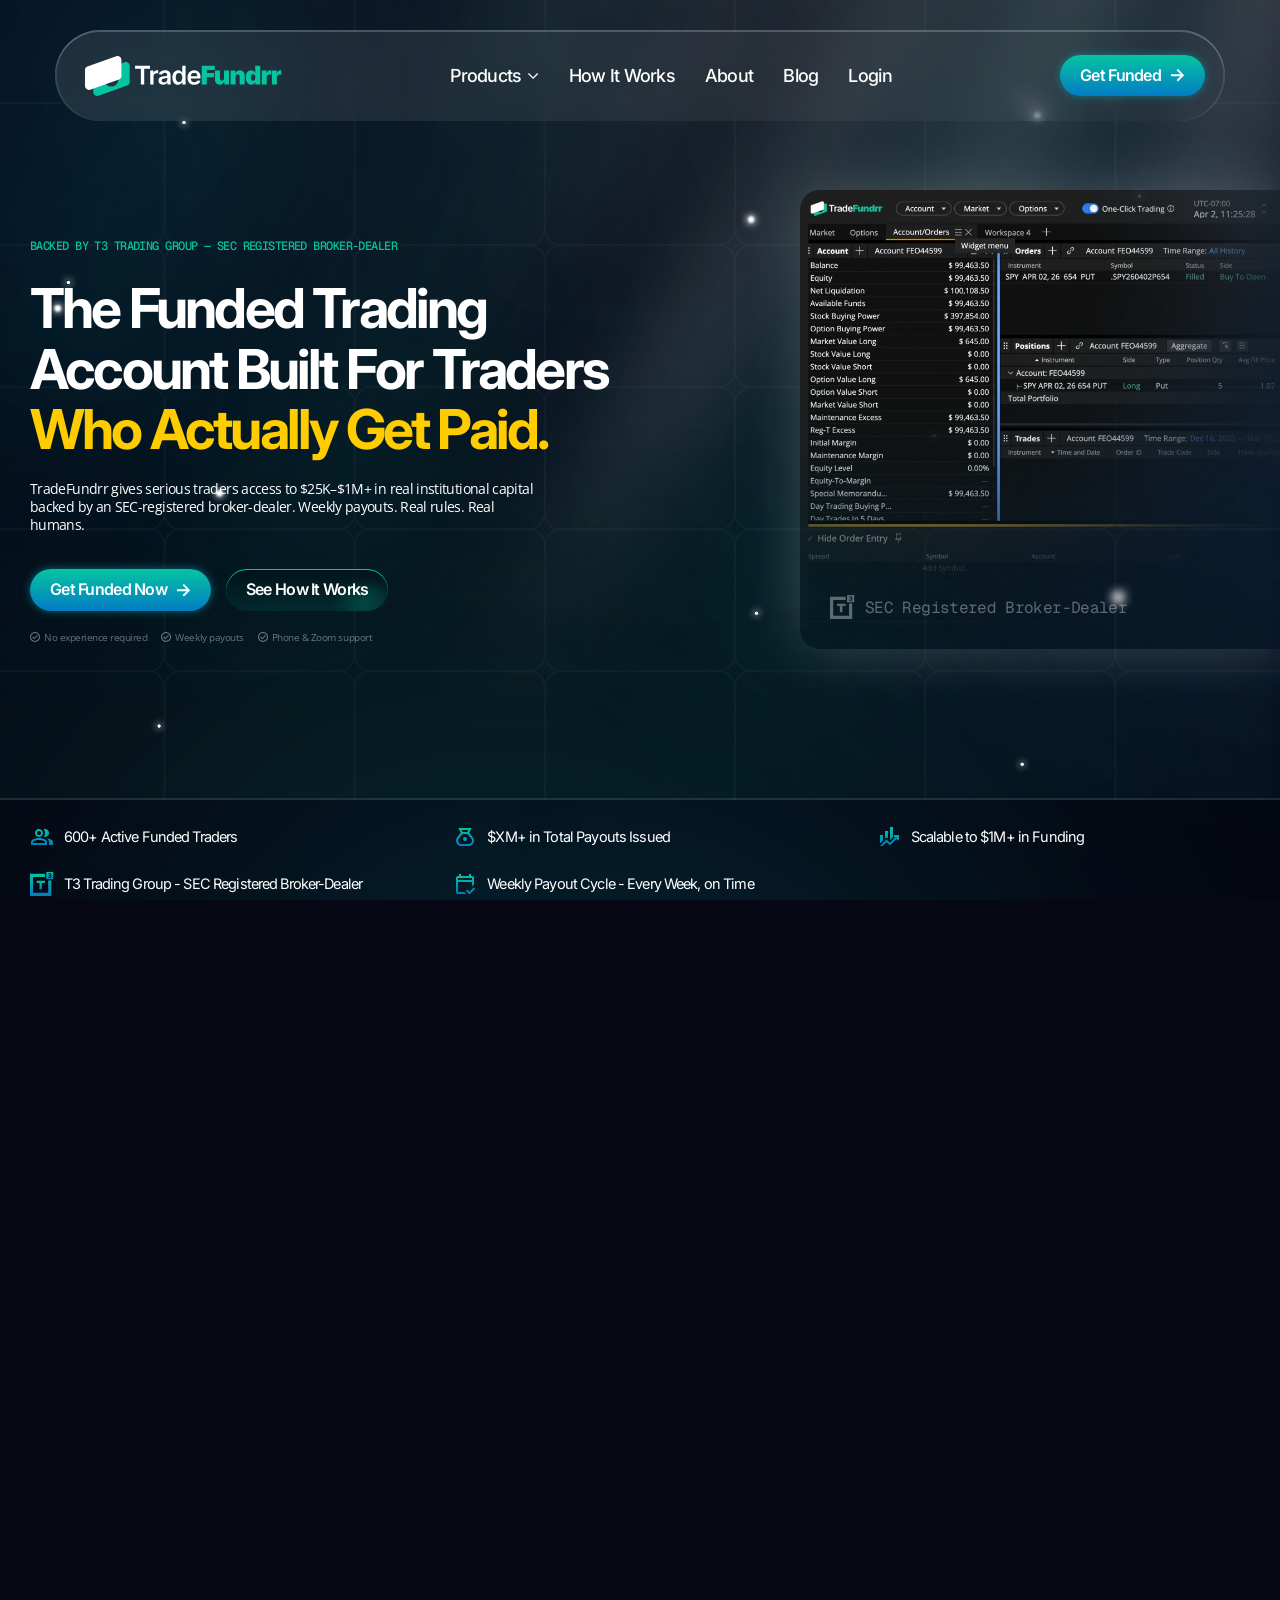
==== commit 36ac7b74: "second version" ====
--- a/index.html
+++ b/index.html
@@ -8,16 +8,19 @@
   <link rel="preconnect" href="https://fonts.googleapis.com">
   <link rel="preconnect" href="https://fonts.gstatic.com" crossorigin>
   <link href="https://fonts.googleapis.com/css2?family=Inter:wght@400;500;600;700;800&family=Open+Sans:wght@400;500;600&family=Geist+Mono:wght@400;500;600&display=swap" rel="stylesheet">
+  <link rel="stylesheet" href="https://cdn.jsdelivr.net/npm/swiper@11/swiper-bundle.min.css">
   <link rel="stylesheet" href="assets/css/main.css">
 </head>
 <body>
 
-<!-- =================================================== HEADER =================================================== -->
 <header class="site-header">
   <nav class="navbar" aria-label="Primary">
     <a href="index.html" class="navbar__logo" aria-label="TradeFundrr home">
       <img src="assets/images/logo.svg" alt="logo">
     </a>
+    <button class="nav-toggle" aria-label="Toggle menu" aria-expanded="false">
+      <span></span><span></span><span></span>
+    </button>
     <div class="navbar__nav">
       <span class="has-sub" tabindex="0" aria-haspopup="true">
         Products
@@ -286,62 +289,117 @@
   <img src="assets/images/payout-back.svg" alt="payout-back">
 </section>
 
-<!-- =================================================== PAYOUTS =================================================== -->
-<!-- <section class="payouts">
-  <div class="bg-stars"></div>
-  <div class="container">
-    <div class="payouts__head">
-      <p class="eyebrow">Real traders. Real payouts.</p>
-      <h2 class="h2" style="margin-top:30px">
-        <span style="color:#fff">Funded Traders Getting Paid</span>
-        <span style="color:#fc0">Every Week.</span>
-      </h2>
-      <p class="lead" style="margin-top:24px;max-width:550px">
-        These aren’t marketing claims. These are real payout records from real traders on real institutional accounts.
-      </p>
-    </div>
-
-    <div class="payouts__row">
-      <div class="payouts__card">
-        <div class="head">
-          <span class="avatar"></span>
-          <span class="name">Trader name</span>
-        </div>
-        <div class="amount"><span class="pre">$</span><span class="num">10,000</span></div>
-        <div class="program">Program name TBD</div>
-        <p class="quote">A real funded trader recap goes here — payout amount, the program, and what the experience felt like in their own words.</p>
-        <div class="stars">
-          <span class="star"></span><span class="star"></span><span class="star"></span><span class="star"></span><span class="star"></span>
-        </div>
-      </div>
-
-      <div class="payouts__visual">
-        <div style="position:absolute;right:0;top:0;width:380px;aspect-ratio:1.2/1;border-radius:18px;background:linear-gradient(135deg,#0e1828,#03070f);transform:rotate(2deg);box-shadow:0 30px 60px rgba(0,0,0,.5);overflow:hidden">
-          <div style="position:absolute;left:20px;top:20px;font-family:'Geist Mono';font-size:11px;color:#9ca3af">PAYOUT · WEEK 18</div>
-          <div style="position:absolute;left:20px;top:60px;font-family:'Inter';font-weight:700;font-size:34px;color:#05c4a1">$8,420.00</div>
-          <div style="position:absolute;left:20px;top:110px;color:#fff;font-size:13px">→ Settled to bank</div>
-          <svg viewBox="0 0 360 200" style="position:absolute;bottom:0;left:0;width:100%;height:55%"><polyline points="10,150 60,120 110,140 160,90 210,110 260,60 310,80 350,40" fill="none" stroke="#05c4a1" stroke-width="2"/></svg>
-        </div>
-        <div style="position:absolute;right:60px;top:130px;width:340px;aspect-ratio:1.4/1;border-radius:18px;background:linear-gradient(135deg,#0a1320,#000);transform:rotate(-3deg);box-shadow:0 30px 60px rgba(0,0,0,.5);overflow:hidden">
-          <div style="position:absolute;left:20px;top:20px;font-family:'Geist Mono';font-size:11px;color:#9ca3af">PAYOUT HISTORY</div>
-          <div style="display:grid;gap:14px;padding:50px 20px 20px;color:#fff;font-size:13px">
-            <div style="display:flex;justify-content:space-between;border-bottom:1px solid rgba(255,255,255,.08);padding-bottom:8px"><span>Week 17</span><span style="color:#05c4a1;font-weight:600">$6,200</span></div>
-            <div style="display:flex;justify-content:space-between;border-bottom:1px solid rgba(255,255,255,.08);padding-bottom:8px"><span>Week 16</span><span style="color:#05c4a1;font-weight:600">$5,180</span></div>
-            <div style="display:flex;justify-content:space-between;border-bottom:1px solid rgba(255,255,255,.08);padding-bottom:8px"><span>Week 15</span><span style="color:#05c4a1;font-weight:600">$7,720</span></div>
-            <div style="display:flex;justify-content:space-between"><span>Week 14</span><span style="color:#05c4a1;font-weight:600">$4,800</span></div>
-          </div>
-        </div>
-      </div>
-    </div>
-
-    <div class="payouts__footer">
-      <a href="pages/why-us.html" class="btn btn--glass">See all trader stories and payouts <span class="arrow">→</span></a>
-      <span class="trustpilot"><span class="rating">4.8</span> Rating on <strong>Trustpilot</strong></span>
-    </div>
-  </div>
-</section> -->
-
-<!-- =================================================== INSTITUTIONAL BACKING =================================================== -->
+<section class="trader-payouts">
+  <div class="container">
+    <div class="trader-payouts__row">
+      <div class="trader-payouts__head">
+        <span class="eyebrow">Real traders. Real payouts.</span>
+        <h2 class="h2">Funded Traders Getting Paid <br><span class="accent">Every Week.</span></h2>
+        <p class="lead">These aren't marketing claims. These are real payout records from real traders on real institutional accounts.</p>
+        
+      </div>
+
+      <div class="swiper trader-swiper">
+        <div class="swiper-wrapper">
+        <div class="swiper-slide">
+          <article class="trader-card">
+            <div class="trader-card__head">
+              <span class="avatar"></span>
+              <span class="name">Marcus T.</span>
+            </div>
+            <div class="trader-card__amount"><span class="sign">$</span><span class="value">10,000</span></div>
+            <p class="trader-card__program">Options Instant Funding</p>
+            <p class="trader-card__quote">"Pricing was the first thing that made me trust them — every spec was on the table before I signed. No surprises on the payout schedule, no hidden retest fees. Just the cleanest funded options program I've used."</p>
+            <div class="trader-card__stars">
+              <span><img src="assets/images/star-green.svg" alt="star-green"></span><span><img src="assets/images/star-green.svg" alt="star-green"></span><span><img src="assets/images/star-green.svg" alt="star-green"></span><span><img src="assets/images/star-green.svg" alt="star-green"></span><span><img src="assets/images/star-green.svg" alt="star-green"></span>
+            </div>
+          </article>
+        </div>
+        <div class="swiper-slide">
+          <article class="trader-card">
+            <div class="trader-card__head">
+              <span class="avatar"></span>
+              <span class="name">Elena R.</span>
+            </div>
+            <div class="trader-card__amount"><span class="sign">$</span><span class="value">8,420</span></div>
+            <p class="trader-card__program">Stocks Pro Trader</p>
+            <p class="trader-card__quote">"I moved from another prop firm because their rules kept changing. TradeFundrr has been the same pricing, same split, same drawdown rules since I started 6 months ago. Weekly payouts hit my bank every Friday like clockwork."</p>
+            <div class="trader-card__stars">
+              <span><img src="assets/images/star-green.svg" alt="star-green"></span><span><img src="assets/images/star-green.svg" alt="star-green"></span><span><img src="assets/images/star-green.svg" alt="star-green"></span><span><img src="assets/images/star-green.svg" alt="star-green"></span><span><img src="assets/images/star-green.svg" alt="star-green"></span>
+            </div>
+          </article>
+        </div>
+        <div class="swiper-slide">
+          <article class="trader-card">
+            <div class="trader-card__head">
+              <span class="avatar"></span>
+              <span class="name">Jordan K.</span>
+            </div>
+            <div class="trader-card__amount"><span class="sign">$</span><span class="value">6,200</span></div>
+            <p class="trader-card__program">FunderFlex 50K</p>
+            <p class="trader-card__quote">"FunderFlex 50K at $59/month feels almost unfair. NinjaTrader, weekly payouts, real institutional capital backing — I haven't found anyone matching this pricing structure anywhere else in the futures space."</p>
+            <div class="trader-card__stars">
+              <span><img src="assets/images/star-green.svg" alt="star-green"></span><span><img src="assets/images/star-green.svg" alt="star-green"></span><span><img src="assets/images/star-green.svg" alt="star-green"></span><span><img src="assets/images/star-green.svg" alt="star-green"></span><span><img src="assets/images/star-green.svg" alt="star-green"></span>
+            </div>
+          </article>
+        </div>
+        <div class="swiper-slide">
+          <article class="trader-card">
+            <div class="trader-card__head">
+              <span class="avatar"></span>
+              <span class="name">Priya S.</span>
+            </div>
+            <div class="trader-card__amount"><span class="sign">$</span><span class="value">5,180</span></div>
+            <p class="trader-card__program">Options Evaluation</p>
+            <p class="trader-card__quote">"I called support twice in my first month. Both times a real human picked up. That alone made me confident the program is run by people who actually trade, not a marketing team behind a chatbot."</p>
+            <div class="trader-card__stars">
+              <span><img src="assets/images/star-green.svg" alt="star-green"></span><span><img src="assets/images/star-green.svg" alt="star-green"></span><span><img src="assets/images/star-green.svg" alt="star-green"></span><span><img src="assets/images/star-green.svg" alt="star-green"></span><span><img src="assets/images/star-green.svg" alt="star-green"></span>
+            </div>
+          </article>
+        </div>
+        <div class="swiper-slide">
+          <article class="trader-card">
+            <div class="trader-card__head">
+              <span class="avatar"></span>
+              <span class="name">Dominic L.</span>
+            </div>
+            <div class="trader-card__amount"><span class="sign">$</span><span class="value">7,720</span></div>
+            <p class="trader-card__program">Stocks Instant Funding</p>
+            <p class="trader-card__quote">"Instant Funding at $149 is a no-brainer for any serious stocks day trader. No PDT, $100K effective buying power, and weekly payouts. The pricing page made it obvious which plan fits me — no upsell shenanigans."</p>
+            <div class="trader-card__stars">
+              <span><img src="assets/images/star-green.svg" alt="star-green"></span><span><img src="assets/images/star-green.svg" alt="star-green"></span><span><img src="assets/images/star-green.svg" alt="star-green"></span><span><img src="assets/images/star-green.svg" alt="star-green"></span><span><img src="assets/images/star-green.svg" alt="star-green"></span>
+            </div>
+          </article>
+        </div>
+        <div class="swiper-slide">
+          <article class="trader-card">
+            <div class="trader-card__head">
+              <span class="avatar"></span>
+              <span class="name">Aisha N.</span>
+            </div>
+            <div class="trader-card__amount"><span class="sign">$</span><span class="value">4,800</span></div>
+            <p class="trader-card__program">Live Capital Path</p>
+            <p class="trader-card__quote">"I've taken seven payouts in a row on the same program at the same split. After six straight payouts they pulled me into a path-to-live capital review. That progression isn't marketing — it actually happens."</p>
+            <div class="trader-card__stars">
+              <span><img src="assets/images/star-green.svg" alt="star-green"></span><span><img src="assets/images/star-green.svg" alt="star-green"></span><span><img src="assets/images/star-green.svg" alt="star-green"></span><span><img src="assets/images/star-green.svg" alt="star-green"></span><span><img src="assets/images/star-green.svg" alt="star-green"></span>
+            </div>
+          </article>
+        </div>
+        </div>
+      </div>
+
+      <div class="trader-payouts__controls">
+          <a href="pages/why-us.html" class="trader-payouts__cta">See all trader stories and payouts <span class="arrow"><img src="assets/images/btn-arrow.svg" alt="arrow"></span></a>
+          <a href="#" class="trader-payouts__rating">
+            <span class="score">4.8</span>
+            <span>Rating on</span>
+            <span class="logo"><img src="assets/images/trustpilot.svg" alt="Trustpilot"></span>
+          </a>
+        </div>
+    </div>
+  </div>
+</section>
+
 <section class="institutional">
   <div class="container">
     <div class="institutional__row">
@@ -394,7 +452,7 @@
               <span class="symbol">-</span>
             </div>
             <h4>Phone Support</h4>
-            <p >Call directly — speak with a member of the team who knows the platform, the rules, and your account.</p>
+            <p style="display:block">Call directly — speak with a member of the team who knows the platform, the rules, and your account.</p>
           </div>
           <div class="card">
             <div class="icon">
@@ -542,7 +600,7 @@
       <div class="faq__col">
         <div class="qa opened">
           <div class="head"><p>Is TradeFundrr a real prop firm — or is this simulated trading?</p><span class="chev-arrow"><img src="assets/images/faq-arrow.svg" alt="faq-arrow"></span></div>
-          <div class="qa__body"><p>Lorem ipsum dolor sit amet, consectetur adipiscing elit. Sed non risus. Suspendisse lectus tortor, dignissim sit amet, adipiscing nec, ultricies sed, dolor. Cras elementum ultrices diam. Maecenas ligula massa.</p></div>
+          <div class="qa__body" style="display:block"><p>Lorem ipsum dolor sit amet, consectetur adipiscing elit. Sed non risus. Suspendisse lectus tortor, dignissim sit amet, adipiscing nec, ultricies sed, dolor. Cras elementum ultrices diam. Maecenas ligula massa.</p></div>
         </div>
         <div class="qa">
           <div class="head"><p>How do payouts actually work? When and how do I get paid?</p><span class="chev-arrow"><img src="assets/images/faq-arrow.svg" alt="faq-arrow"></span></div>
@@ -720,6 +778,8 @@
   </div>
 </footer>
 
-<script src="js/main.js" defer></script>
+<script src="https://code.jquery.com/jquery-3.7.1.min.js" crossorigin="anonymous"></script>
+<script src="https://cdn.jsdelivr.net/npm/swiper@11/swiper-bundle.min.js"></script>
+<script src="js/main.js"></script>
 </body>
 </html>
--- a/assets/css/main.css
+++ b/assets/css/main.css
@@ -9,6 +9,9 @@
 }
 html {
     -webkit-text-size-adjust: 100%;
+}
+body,html{
+    overflow-x: hidden;
 }
 html,
 body {
@@ -1599,13 +1602,15 @@
     align-items: center;
     flex-direction: column;
     justify-content: space-between;
-    gap: 20px;
     font-family: "Inter", system-ui, sans-serif;
     font-weight: 500;
     font-size: 18px;
     color: #fff;
     letter-spacing: -0.72px;
     line-height: 1.1;
+}
+.qa__body{
+    margin-top: 20px;
 }
 .qa >div .chev {
     width: 14px;
@@ -1658,9 +1663,7 @@
 .site-footer__brand .navbar__logo {
     pointer-events: auto;
 }
-.qa.opened .qa__body{
-	display: block;
-}
+
 .site-footer__brand p {
     color: #fff;
     font-family: "Open Sans", system-ui, sans-serif;
@@ -1769,7 +1772,7 @@
     letter-spacing: -0.72px;
     color: #fff;
     background: hsla(0, 0%, 100%, 0.04);
-    border: 1px solid hsla(0, 0%, 100%, 0.1);
+    border: 2px solid hsla(0, 0%, 100%, 0.1);
     border-bottom: 0;
     backdrop-filter: blur(100px);
     cursor: pointer;
@@ -2872,7 +2875,7 @@
 .plans{
     background:url("../images/plan-back-fixed.svg");
     background-repeat: no-repeat;
-    background-size: 1440px;
+    background-size: cover;
     position: relative;
     background-position: center;
 }
@@ -2881,7 +2884,7 @@
     pointer-events: none;
 }
 .plans__card.is-featured .small-desc , .plans__card.is-featured .includes>p{
-    color:rgba(4,159,180,1);
+    color:#5FC2D2;
 }
 .real-support{
     background:url("../images/human-support.webp");
@@ -2912,9 +2915,7 @@
 .real-support__cards .card p{
     display: none;
 }
-.real-support__cards .card.opened p{
-    display: block;
-}
+
 
 .institutional .eyebrow{
     margin-bottom: 40px;
@@ -3257,7 +3258,7 @@
 .reassurance__item .label{
     font-size: 15.5px;
     font-weight: 400;
-    letter-spacing: -0.04em;
+    letter-spacing: -0.06em;
 }
 .reassurance__grid{
     padding:0px;
@@ -3825,7 +3826,7 @@
 .hero.secondary{
     position: relative;
 }
-.hero.secondary .float-image{
+.hero .float-image{
     position: absolute;
     top:0px;
     right:0px;
@@ -3950,7 +3951,7 @@
 }
 .plans.bigger{
 
-    background-size: 1640px;
+    background-size: cover;
 }
 .plans .dbl>a{
     margin-right: 15px;
@@ -3964,7 +3965,7 @@
     border-radius: 8px;
 }
 .plans__card.is-featured .includes>.details>span,  .plans__card.is-featured .includes>.details .row>span{
-    color:rgba(4,159,180,1)!important;
+    color:#5FC2D2!important;
 }
 .plans__grid .plans__card .includes>.details>.row:last-child{
     margin-bottom: 0px;
@@ -4090,7 +4091,7 @@
 }
 .article .container .media ul li>p{
     margin:0px;
-    color:rgba(4,159,180,1);
+    color:#5FC2D2;
     font-size: 16px;
     line-height: 130%;
     letter-spacing: -0.04em;
@@ -4124,7 +4125,2349 @@
 .cta-block .cta-block__sub.longer{
     max-width: 100%;
 }
+.programs-tabs__nav{
+    margin-left: 0px;
+}
+.programs-tabs__nav button.is-active{
+    border-bottom:0px;
+}
+.programs-tabs__panel .steps .col-body .step h4.is-muted{
+    color:rgba(5,196,161,.6);
+}
+.programs-tabs__panel .steps .col-body{
+    gap:0px;
+}
+.programs-tabs__panel .steps .col-body .step{
+    margin-bottom: 39px;
+    position: relative
+}
+.programs-tabs__panel .steps .col-body .step .counter>span{
+    display: inline-flex;
+    align-items: center;
+    justify-content: center;
+    min-width: 40px;
+    max-width: 40px;
+    min-height: 40px;
+    max-height: 40px;
+    border-radius: 250px;
+    font-size: 20px;
+    line-height: 110%;
+    font-family: "Geist Mono", "IBM Plex Mono", ui-monospace, monospace;
+    font-weight: 500;
+}
+.programs-tabs__panel .steps .col-body .step h4.is-muted{
+    margin-bottom: 20px;
+}
+
+.programs-tabs__panel .steps .col-body .step .counter{
+    position: absolute;
+    left:-90px;
+    top:-12px;
+    min-width: 50px;
+    max-width: 50px;
+    min-height: 50px;
+    max-height: 50px;
+    display: inline-flex;
+    align-items: center;
+    justify-content: center;
+    border-radius: 250px;
+    /*box-shadow:0px 0px 30px 0px rgba(5,196,161,.6);*/
+    border:2px solid #05C4A1;
+}
+.programs-tabs__panel .steps .col-body .step{
+    position: relative;
+}
+.programs-tabs__panel .steps .col-body .step:before{
+    content:"";
+    position: absolute;
+    left:-65px;
+    top:38px;
+    height: calc(100% - 10px);
+    width: 2px;
+    background-color: rgba(255,255,255,.1);
+}
+.programs-tabs__panel .steps .step:last-child:before{
+    content: none;
+}
+.programs-tabs__panel .steps .col-body .step .counter>span{
+    background-color:rgba(255,255,255,.04);
+    border:1px solid rgba(255,255,255,.1);
+}
+.programs-tabs__panel .steps .col-body .step .counter{
+    border-color:rgba(255,255,255,.1);
+}
+.programs-tabs__panel .steps .col-body .step:last-child{
+    margin-bottom: 0px;
+}
+.programs-section .programs-tabs__panel .lead{
+    max-width: 800px;
+}
+.programs-tabs__panel .steps{
+    gap:40px;
+    width: 100%;
+    max-width: 690px;
+    display: flex;
+    padding-left: 90px;
+}
+.programs-tabs__nav button{
+    padding:10px 30px;
+    min-height: 48px;
+    font-size: 18px;
+    font-weight: 500;
+}
+.programs-tabs__nav{
+    position: relative;
+    z-index: 3;
+    top:-1px;
+}
+.programs-tabs__panel .steps .col-body .step:last-child h4:last-child{
+    margin-bottom: 0px;
+}
+.programs-tabs__panel .steps .col-body .step.active .counter>span{
+    backdrop-filter:blur(20px);
+    box-shadow:inset 0px 1px 0px 0px #05C4A1;
+}
+.programs-tabs__panel .steps .col-body .step.active .counter{
+    border-color:#05C4A1;
+    box-shadow:0px 0px 30px 0px rgba(5,196,161,.6);
+}
+.programs-tabs__panel .steps .col-body .step.active:before{
+    background-color: #05C4A1;
+}
+.programs-tabs__panel{
+    margin-top: 0px;
+}
+.programs-tabs__panel .key-rules .label{
+    color:rgba(5,196,161,.6);
+}
+.programs-tabs__panel .key-rules ul li::before{
+    height: 1px;
+    background-color: rgba(5,196,161,.6);
+}
+.programs-tabs__panel .actions{
+    margin-top: 40px;
+}
+.programs-tabs__panel .actions>.btn--primary{
+    font-weight: 500;
+    min-height: 48px;
+    padding-top: 4px;
+    padding-bottom: 4px;
+}
+.programs-tabs__panel .actions .pill{
+    min-height: 48px;
+    padding-left: 18px;
+    padding-right: 18px;
+    border:1px solid rgba(255,255,255,.1);
+    backdrop-filter: blur(20px);
+    font-family: "Inter", system-ui, sans-serif;
+    font-weight: 400;
+}
+.programs-section .programs-tabs{
+    position: relative;
+}
+.programs-section{
+    background:url('../images/program-back.svg');
+    background-repeat: no-repeat;
+    background-size: cover;
+    background-position: center;
+}
+.programs-section .programs-tabs:before{
+    content:"";
+    position: absolute;
+    left:-20px;
+    top:-20px;
+    border-radius: 30px;
+    border:1px solid rgba(255,255,255,.1);
+    width: calc(100% + 40px);
+    height: calc(100% + 40px);
+}
+
+.how-it-works.complex.long .how-it-works__head p.lead{
+    margin-top: 30px;
+    font-size: 16px;
+    line-height: 130%;
+    letter-spacing: -0.04em;
+    color:#fff;
+    font-weight: 400;
+}
+.how-it-works.complex.long .how-it-works__head{
+    max-width: 1040px;
+}
+.how-it-works.complex .bottom__float .desc>p{
+    margin:0px;
+    font-size: 18px;
+    line-height: 160%;
+    letter-spacing: -0.04em;
+    color:#FFFFFF;
+}
+.how-it-works.complex.long .what-box{
+    bottom:42%;
+}
+.how-it-works.complex .bottom__float .weekly{
+    position: static;
+    margin-bottom: 80px;
+}
+.how-it-works.complex .bottom__float{
+    position: absolute;
+    left:20px;
+    width: calc(100% - 40px);
+    bottom:100px;
+}
+.how-it-works.complex.long{
+    background:url('../images/longer-back.svg');
+    background-repeat: no-repeat;
+    background-size: cover;
+    background-position: center;
+}
+.comparison .lead.longer{
+    max-width: 640px;
+}
+.comparison .buying__power>img{
+    position: absolute;
+    left:0px;
+    bottom:0px;
+    width: 100%;
+    max-width: 100%;
+    pointer-events: none;
+}
+.comparison .buying__power{
+    margin-top: 50px;
+    width: 100%;
+    overflow:hidden;
+    max-width: 365px;
+    position: relative;
+}
+.comparison .buying__power>.power>p{
+    margin:0px;
+    font-size: 22px;
+    line-height: 110%;
+    color:#FFFFFF;
+    font-weight: 500;
+    font-family: "Inter", system-ui, sans-serif;
+}
+.comparison .buying__power>.power{
+    margin-bottom: 25px;
+}
+.comparison .buying__power>.after>p{
+    margin:0px;
+    font-size: 14px;
+    line-height: 130%;
+    letter-spacing: -0.04em;
+    color:#05c4a1;
+    opacity:.7;
+}
+.comparison .buying__power>.power>span{
+    display: block;
+    margin-bottom: 5px;
+    font-size: 36px;
+    line-height: 110%;
+    letter-spacing: -0.04em;
+    color:#05C4A1;
+    font-family: "Inter", system-ui, sans-serif;
+    font-weight: 600;
+}
+.comparison .buying__power>span{
+    display: inline-flex;
+    align-items: center;
+    justify-content: center;
+    min-height: 28px;
+    font-size: 14px;
+    line-height: 130%;
+    letter-spacing: -0.04em;
+    border-radius: 8px;
+    margin-bottom: 30px;
+    padding-left: 10px;
+    padding-right: 10px;
+    background-color:rgba(4,159,180,.4);
+    border:1px solid rgba(4,159,180,.8);
+}
+.comparison .buying__power{
+    padding:30px;
+    border-radius: 20px;
+    backdrop-filter:blur(15px);
+    background-color:rgba(255,255,255,.04);
+    border:1px solid rgba(255,255,255,.1);
+}
+.plans.bigger .plans__head{
+    max-width: 940px;
+}
+.platforms__articles{
+    padding-top: 100px;
+    padding-bottom: 100px;
+}
+.platforms__articles .eyebrow{
+    margin-bottom: 40px;
+}
+.platforms__articles .plans__title .accent{
+    color:#FFCC00;
+}
+.platforms__articles .double>.elem{
+    padding:10px;
+    background-color:rgba(255,255,255,.04);
+    border:1px solid rgba(255,255,255,.1);
+    backdrop-filter:blur(200px);
+    border-radius: 20px;
+}
+.platforms__articles .double .media{
+    display: flex;
+    align-items: center;
+    justify-content: center;
+    margin-bottom: 30px;
+}
+.platforms__articles .double .media img{
+    border-radius: 10px;
+}
+.platforms__articles .double .desc>.top>p{
+    margin:0px;
+    font-size: 28px;
+    line-height: 110%;
+    letter-spacing: -0.04em;
+    color:#FFFFFF;
+    font-weight: 600;
+    font-family: "Inter", system-ui, sans-serif;
+}
+.platforms__articles .double .desc>span{
+    margin-bottom: 20px;
+}
+.platforms__articles .double ul{
+    margin-top: 40px;
+}
+.platforms__articles .double ul>li>span{
+    display: inline-flex;
+    align-items: center;
+    justify-content: center;
+    margin-right: 10px;
+}
+.platforms__articles{
+    border-bottom:2px solid rgba(255,255,255,.1);
+}
+.platforms__articles .double .elem{
+    padding-bottom: 35px;
+}
+.platforms__articles .double ul>li>span img{
+    min-width: 16px;
+    max-width: 16px;
+}
+.platforms__articles .double ul>li>p span{
+    color:#fff;
+}
+.platforms__articles .double ul>li>span{
+    position: relative;
+    top:1.5px;
+}
+.platforms__articles .double ul>li>p{
+    margin:0px;
+    font-size: 16px;
+    line-height: 130%;
+    letter-spacing: -0.04em;
+    color:rgba(255,255,255,.5);
+}
+.platforms__articles .double ul>li{
+    display: flex;
+    align-items: flex-start;
+    justify-content: flex-start;
+    margin-bottom: 20px;
+}
+.platforms__articles .double ul>li:last-child{
+    margin-bottom: 0px;
+}
+.platforms__articles .double .desc>p{
+    margin-top: 0px;
+    margin-bottom: 25px;
+    font-size: 16px;
+    line-height: 130%;
+    letter-spacing: -0.04em;
+    color:#FFFFFF;
+}
+.platforms__articles .double .desc>span{
+    display: block;
+    font-size: 14px;
+    line-height: 130%;
+    font-family: "Geist Mono", "IBM Plex Mono", ui-monospace, monospace;
+    color:rgba(255,255,255,.4);
+    text-transform: uppercase;
+}
+.platforms__articles .double .desc>.top{
+    display: flex;
+    align-items: center;
+    margin-bottom: 15px;
+    justify-content: space-between;
+}
+.platforms__articles .double .desc{
+    padding-left: 20px;
+    padding-right: 20px;
+}
+.platforms__articles .double .media>img{
+    max-width: 100%;
+}
+.platforms__articles .double{
+    max-width: 1160px;
+    width: 100%;
+    margin-top: 80px;
+    margin-right: auto;
+    display: grid;
+    grid-template-columns: repeat(2 ,1fr);
+    grid-column-gap: 50px;
+}
+.sound-familiar .sound-familiar__card ul li span{
+    opacity:.5;
+}
+.sound-familiar .sound-familiar__card ul li{
+    font-size: 16px;
+    letter-spacing: -0.04em;
+}
+.sound-familiar__card{
+    max-width: 470px;
+}
+.sound-familiar__card .footnote{
+    opacity:.4;
+}
+.sound-familiar .sound-familiar__card ul li:before{
+    content:none;
+}
+.plans .h2{
+    text-transform: capitalize;
+}
+.article .container .media:before{
+    pointer-events: none;
+}
+.sound-familiar .sound-familiar__card ul li{
+    align-items: flex-start;
+}
+.lead.italic{
+    font-style: italic!important;
+}
+.with__back.institutional{
+    background:url('../images/inst-back.svg');
+    background-repeat: no-repeat;
+    background-size: cover;
+    background-position: center;
+}
+.btn.after-btn.square{
+    border-radius: 8px;
+}
+.sound-familiar .sound-familiar__card ul li>span{
+    position: relative;
+    top:2px;
+}
+.how-it-works .payout__info>span{
+    display: inline-flex;
+    align-items: center;
+    justify-content: center;
+    margin-right: 10px;
+}
+.how-it-works .payout__info>p{
+    margin:0px;
+    font-size: 16px;
+    line-height: 110%;
+    font-family: "Inter", system-ui, sans-serif;
+    color:#fff;
+}
+.how-it-works .payout__info{
+    position: absolute;
+    left:20px;
+    bottom:100px;
+    max-width: calc(100% - 40px);
+    border-radius: 8px;
+    display: inline-flex;
+    align-items: center;
+    justify-content: flex-start;
+    padding:15px 18px;
+    border:1px solid rgba(255,255,255,.1);
+}
+.sound-familiar{
+    background:url('../images/back-back.svg');
+    background-repeat: no-repeat;
+    background-size: cover;
+    background-position: center;
+}
+.btn-row>.ad span{
+    color:#fff;
+    padding-right: 4px;
+}
+.btn-row>.ad{
+    border-radius: 8px;
+    backdrop-filter:blur(10px);
+    margin:0px;
+    min-height: 48px;
+    padding-left: 18px;
+    padding-right: 18px;
+    border:1px solid rgba(255,255,255,.1);
+    font-size: 16px;
+    line-height: 110%;
+    display: inline-flex;
+    align-items: center;
+    justify-content: center;
+    letter-spacing: -0.04em;
+    color:rgba(255,255,255,.4);
+}
+.hero.long-one.flex>.container{
+    display: block;
+}
+.hero .video__wrapper .switcher>ul>li{
+    margin-right: 10px;
+}
+.hero .video__wrapper .switcher>ul>li:last-child{
+    margin-right: 0px;
+}
+.hero .video__wrapper{
+    max-width: 940px;
+    margin-bottom: 30px;
+}
+.hero.long-one .controls{
+    display: flex;
+    align-items: center;
+    justify-content: flex-start;
+}
+.hero.long-one .controls ul>li:last-child{
+    margin-bottom: 0px;
+}
+.hero.long-one .controls ul>li>span{
+    opacity:.4;
+}
+.hero.long-one .controls ul>li{
+    color:rgba(255,255,255,.4);
+    font-size: 12px;
+    line-height: 16px;
+    margin-bottom: 10px;
+}
+.hero.long-one .controls ul>li>span{
+    display: inline-flex;
+    align-items: center;
+    justify-content: center;
+    margin-right: 4px;
+}
+.hero.long-one .controls ul>li{
+    display: inline-flex;
+    align-items: center;
+    justify-content: flex-start;
+}
+.hero.long-one .controls ul{
+    padding:0px;
+    list-style-type: none;
+    margin:0px;
+    display: flex;
+    flex-direction: column;
+    align-items: flex-start;
+}
+.hero.long-one .controls>a{
+    margin-right: 20px;
+}
+.hero .video__wrapper .content{
+    padding:20px;
+    border:2px solid #05C4A1;
+    border-bottom-left-radius: 20px;
+    backdrop-filter: blur(20px);
+    box-shadow:0px 0px 60px 0px rgba(4,159,180,.2);
+    border-bottom-right-radius: 20px;
+    border-top-right-radius: 20px;
+    background:linear-gradient(to bottom, rgba(5,196,161,.15) , rgba(2,124,196,.15));
+}
+.hero .video__wrapper  .video{
+    position: relative;
+}
+.hero .video__wrapper  .video{
+    width: 100%;
+    padding-bottom: 56.25%;
+}
+.hero .video__wrapper  .video>a{
+    position: absolute;
+    left:50%;
+    top:50%;
+    transform:translate(-50% ,-50%);
+    display: inline-flex;
+    align-items: center;
+    justify-content: center;
+}
+.hero .video__wrapper .switcher>ul>li>a.current{
+    border-color:#05C4A1;
+    background:linear-gradient(to bottom, rgba(5,196,161,.15) , rgba(2,124,196,.15));
+}
+.hero .video__wrapper .switcher>ul>li>a{
+    display: inline-flex;
+    align-items: center;
+    justify-content: center;
+    min-height: 48px;
+    padding-left: 30px;
+    padding-right: 30px;
+    font-size: 18px;
+    font-family: "Inter", system-ui, sans-serif;
+    font-weight: 500;
+    letter-spacing: -0.04em;
+    background-color:rgba(255,255,255,.04);
+    border-top-left-radius: 16px;
+    border-top-right-radius: 16px;
+    border:2px solid rgba(255,255,255,.1);
+    border-bottom:0px;
+}
+.hero .video__wrapper .switcher>ul{
+    padding:0px;
+    list-style-type: none;
+    margin:0px;
+    display: flex;
+    align-items: center;
+    justify-content: flex-start;
+}
+.hero .video__wrapper{
+    margin-top: 50px;
+}
+.hero.long-one .hero__text.hero-with-video>h1{
+    text-transform: capitalize;
+    margin-bottom: 30px;
+}
+.hero.long-one .hero__text.hero-with-video{
+    max-width: 1040px;
+    width: 100%;
+}
+.get-started.cta-block.long .cta-block__inner{
+    max-width: 800px;
+    text-transform: capitalize;
+}
+.hero .video__wrapper .video video{
+    position: absolute;
+    left:0px;
+    top:0px;
+    width: 100%;
+    height: 100%;
+    border-radius: 15px;
+    object-fit: cover;
+}
+.funded-account{
+    padding-top: 100px;
+    padding-bottom: 100px;
+}
+.funded-account .inner__funded{
+    max-width: 670px;
+    margin-left: auto;
+    width: 100%;
+}
+.funded-account .inner__funded .desc .btn{
+    background-color:rgba(255,255,255,.04);
+    border:1px solid rgba(255,255,255,.1);
+}
+.funded-account .inner__funded .desc .box .profit>span img{
+    min-width: 16px;
+}
+.funded-account .inner__funded .desc .box .profit>p{
+    margin:0px;
+    font-size: 14px;
+    line-height: 130%;
+    letter-spacing: -0.04em;
+    color:#fff;
+    font-family: "Inter", system-ui, sans-serif;
+}
+.funded-account .inner__funded .desc .box{
+    position: relative;
+}
+.funded-account .inner__funded .desc .box{
+    backdrop-filter: blur(7px);
+}
+.funded-account{
+    background:url('../images/beyond.webp');
+    background-repeat: no-repeat;
+    background-size: contain;
+    background-position: top left;
+}
+.funded-account .inner__funded .desc .box:before{
+    content:"";
+    position: absolute;
+    left:-20px;
+    top:-20px;
+    width: calc(100% + 40px);
+    height: calc(100% + 40px);
+    border-radius: 30px;
+    pointer-events: none;
+    border:1px solid rgba(255,255,255,.1);
+}
+.funded-account .inner__funded .desc .box .profit>span{
+    display: inline-flex;
+    align-items: center;
+    justify-content: center;
+    position: relative;
+    top:2px;
+    margin-right: 10px;
+}
+.funded-account .inner__funded .desc .box .profit{
+    display: flex;
+    align-items: flex-start;
+    justify-content: flex-start;
+    border-radius: 8px;
+    padding:12px 15px;
+    border:1px solid rgba(255,255,255,.1);
+}
+.funded-account .inner__funded .desc .box>p{
+    margin-top: 0px;
+    margin-bottom: 30px;
+    color:rgba(255,255,255,.4);
+    font-size: 14px;
+    line-height: 130%;
+    letter-spacing: -0.04em;
+}
+.funded-account .inner__funded .desc .box>span{
+    display: block;
+    margin-bottom: 10px;
+    font-size: 36px;
+    line-height: 110%;
+    font-family: "Inter", system-ui, sans-serif;
+    font-weight: 600;
+    color:#05C4A1;
+}
+.funded-account .inner__funded .desc .box{
+    margin-top: 80px;
+    max-width: 400px;
+    border-radius: 20px;
+    padding:30px;
+    margin-bottom: 30px;
+    border:2px solid #05C4A1;
+    background:linear-gradient(to bottom , rgba(5,196,161 , .22) , rgba(2,124,196,.22));
+}
+.funded-account .inner__funded .desc .description>p{
+    margin:0px;
+    font-size: 16px;
+    max-width: 500px;
+    line-height: 24px;
+    letter-spacing: -0.04em;
+    color:#FFFFFF;
+
+}
+.funded-account .inner__funded .desc>h2.cta-block__title{
+    margin-bottom: 30px;
+}
+.funded-account .inner__funded .desc>p.eyebrow{
+    margin-bottom: 40px;
+}
+.plans__complex{
+    display: flex;
+    align-items: flex-start;
+    width: 100%;
+
+    justify-content: flex-start;
+}
+.plans__complex .plates>.plate{
+    margin-bottom: 20px;
+    width: 100%;
+    padding:30px;
+    background-color:rgba(255,255,255,.04);
+    border:1px solid rgba(255,255,255,.1);
+}
+
+.plans__complex .plates>.plate:last-child{
+    margin-bottom: 0px;
+}
+.plans__complex .plates>.plate>.desc>p{
+    margin:0px;
+    margin-bottom: 10px;
+    font-size: 36px;
+    line-height: 110%;
+    letter-spacing: -0.04em;
+    color:#fff;
+    font-family: "Inter", system-ui, sans-serif;
+    font-weight: 600;
+}
+.plans__complex .plates>.plate>.desc{
+    display: flex;
+    flex-direction: column;
+    align-items: flex-start;
+}
+.plans__complex{
+    margin-top: -40px;
+}
+.plans__complex .plates>.plate>img{
+    position: absolute;
+    left:0px;
+    bottom:0px;
+    width: 100%;
+    height: 100%;
+    object-fit: cover;
+}
+.plans__complex .plates>.plate>span , .plans__complex .plates>.plate>.desc{
+    position: relative;
+    z-index: 2;
+}
+.plans__complex .plates>.plate{
+    border-radius: 20px;
+    position: relative;
+    overflow:hidden;
+    backdrop-filter:blur(20px);
+}
+.plans__complex .plates>.plate>span{
+    display: inline-flex;
+    align-items: center;
+    justify-content: center;
+    margin-bottom: 40px;
+}
+.plans__complex .plates{
+    display: flex;
+    max-width: 300px;
+    min-width: 300px;
+    flex-direction: column;
+    align-items: flex-start;
+}
+.plans__complex .plans__grid{
+    grid-template-columns: 1fr;
+    max-width: 450px;
+    margin-right: 40px;
+}
+.rules .box{
+    margin-bottom: 20px;
+    position: relative;
+}
+.rules .after__box>span{
+    display: inline-flex;
+    align-items: center;
+    justify-content: center;
+    margin-right: 15px;
+}
+.rules .after__box{
+    margin-bottom: 60px;
+}
+.rules .accordion .head>p{
+    margin:0px;
+    font-size: 18px;
+    font-family: "Inter", system-ui, sans-serif;
+    line-height: 110%;
+    letter-spacing: -0.04em;
+    color:#fff;
+}
+.rules .accordion .head{
+    padding-top: 30px;
+    padding-bottom: 30px;
+    display: flex;
+    align-items: center;
+    justify-content: space-between;
+}
+.rules .accordion .content{
+    padding:20px 0px;
+    padding-top: 0px;
+}
+.rules .accordion .content>p{
+    margin:0px;
+}
+.rules .accordion{
+    padding-left: 30px;
+    border-radius: 20px;
+    padding-right: 30px;
+    background-color:rgba(255,255,255,.04);
+    border:1px solid rgba(255,255,255,.1);
+    width: 100%;
+    max-width: 800px;
+    backdrop-filter:blur(10px);
+}
+.rules .after__box>p{
+    margin:0px;
+    font-family: "Inter", system-ui, sans-serif;
+    font-size: 16px;
+    line-height: 110%;
+    color:#fff;
+}
+.rules .after__box>span img{
+    min-width: 18px;
+    max-width: 18px;
+    opacity:.5;
+}
+.rules .after__box{
+    margin-top: 20px;
+    display: inline-flex;
+    align-items: flex-start;
+
+    padding:15px 18px;
+    border-radius: 8px;
+    border:1px solid rgba(255,255,255,.1);
+    backdrop-filter:blur(10px);
+    justify-content: flex-start;
+}
+.rules .box:before{
+    content:"";
+    position: absolute;
+    left:-20px;
+    top:-20px;
+    width: calc(100% + 40px);
+    height: calc(100% + 40px);
+    border:1px solid rgba(255,255,255,.1);
+    pointer-events: none;
+    border-radius: 30px;
+}
+.rules .box .row:last-child{
+    padding-bottom: 0px;
+}
+.rules .box .row:last-child:before{
+    content:none;
+}
+.rules .box .row:before{
+    content:"";
+    position: absolute;
+    left:-35px;
+    width: calc(100% + 70px);
+    height: 1px;
+    bottom:0px;
+    background:linear-gradient(to right , rgba(255,255,255,.1) , rgba(255,255,255,0));
+}
+.rules .box .row{
+    display: flex;
+    align-items: center;
+    justify-content: space-between;
+    padding:15px 0px;
+    position: relative;
+}
+.rules .box .row>span{
+    font-size: 14px;
+    line-height: 130%;
+    letter-spacing: -0.04em;
+    color:#fff;
+    font-family: "Inter", system-ui, sans-serif;
+    white-space: nowrap;
+}
+.rules .box .row>p{
+    margin:0px;
+    margin-right: 10px;
+    font-size: 16px;
+    line-height: 110%;
+    font-weight: 500;
+    color:#fff;
+    font-family: "Inter", system-ui, sans-serif;
+}
+.rules .box>p{
+    margin-top: 0px;
+    margin-bottom: 25px;
+    text-transform: uppercase;
+    color:rgba(255,255,255,.4);
+    font-size: 14px;
+    line-height: 110%;
+    letter-spacing: -0.04em;
+    font-family: "Geist Mono", "IBM Plex Mono", ui-monospace, monospace;
+}
+.rules .box{
+    width: 100%;
+    max-width: 800px;
+    padding:35px;
+    background-color:rgba(255,255,255,.04);
+    border:1px solid rgba(255,255,255,.1);
+    border-radius: 20px;
+    backdrop-filter:blur(20px);
+}
+
+.how-it-works.full .how-it-works__head{
+    max-width: 100%;
+    width: 100%;
+}
+.rules .box{
+    margin-top: 80px;
+}
+.desc-hero{
+    min-height: 48px;
+    display: inline-flex;
+    align-items: center;
+    justify-content: center;
+    padding-left: 18px;
+    padding-right: 18px;
+    background-color:rgba(255,255,255,.04);
+    border:1px solid rgba(255,255,255,.1);
+    font-size: 16px;
+    line-height: 110%;
+    color:rgba(255,255,255,.4);
+    letter-spacing: -0.04em;
+    border-radius: 8px;
+    backdrop-filter:blur(10px);
+}
+.desc-hero span{
+    padding-right: 4px;
+    color:#fff;
+}
+.markets{
+    background:url('../images/markets-back.svg');
+    background-repeat: no-repeat;
+    background-size: cover;
+    background-position: center;
+}
+.rules .rules__box:before{
+    pointer-events: none;
+}
+.rules .hidden__rules span{
+    top:2px;
+}
+.rules__box tr td>p.desc.with-icon>span.grey{
+    opacity:.5;
+}
+.rules__box tr td>p.desc.with-icon>span{
+    display: inline-flex;
+    align-items: center;
+    justify-content: center;
+    margin-right: 10px;
+}
+.rules__box tr td>p.desc.with-icon{
+    display: flex;
+    align-items: flex-start;
+    justify-content: flex-start;
+}
+.rules__box table th.full-opacity{
+    opacity: 1;
+}
+.rules__box table th img{
+    min-width: 90px;
+}
+.verified__viewers{
+    padding-top: 100px;
+    padding-bottom: 100px;
+}
+.verified__viewers .eyebrow{
+    margin-bottom: 40px;
+}
+.verified__viewers .h2 .accent{
+    color:#FFCC00;
+}
+.verified__viewers .controls{
+    display: flex;
+    align-items: center;
+    justify-content: flex-start;
+}
+.verified__viewers .controls>.btn:hover{
+    background-color: rgba(255, 255, 255, .1);
+    border-color: rgba(255, 255, 255, .15);
+}
+.verified__viewers .controls .rating>p>span{
+    color:#00B67A;
+    font-weight: 500;
+}
+.verified__viewers .controls .rating>p{
+    margin:0px;
+    font-size: 16px;
+    line-height: 110%;
+    letter-spacing: -0.04em;
+    font-family: "Inter", system-ui, sans-serif;
+}
+.verified__viewers .controls{
+    margin-top: 30px;
+}
+.verified__viewers .controls .rating span{
+    display: inline-flex;
+    align-items: center;
+    justify-content: center;
+    margin-left: 5px;
+}
+.verified__viewers .controls .rating{
+    display: inline-flex;
+    border-radius: 8px;
+    padding-left: 18px;
+    padding-right: 18px;
+    background-color:rgba(255,255,255,.04);
+    backdrop-filter:blur(10px);
+    border:1px solid rgba(255,255,255,.1);
+    align-items: center;
+    justify-content: flex-start;
+    min-height: 48px;
+    transition:.3s ease all;
+}
+.reviews__slider .head>.top .left>.media img{
+    min-width: 40px;
+    max-width: 40px;
+    min-height: 40px;
+    max-height: 40px;
+    border-radius: 250px;
+    object-fit: cover;
+}
+.reviews__slider .head>.top .left .desc>span{
+    display: block;
+    font-size: 12px;
+    line-height: 110%;
+    letter-spacing: -0.04em;
+    color:rgba(255,255,255,.5);
+}
+.reviews__slider .head>.top .left .desc>p{
+    margin:0px;
+    margin-bottom: 4px;
+    font-size: 14px;
+    line-height: 130%;
+    color:#FFFFFF;
+    font-family: "Geist Mono", "IBM Plex Mono", ui-monospace, monospace;
+    letter-spacing: -0.04em;
+}
+.reviews__slider .head>.top .left .desc{
+    display: flex;
+    flex-direction: column;
+    align-items: flex-start;
+}
+.reviews__slider .head>.top .left>.media{
+    display: inline-flex;
+    align-items: center;
+    justify-content: center;
+    margin-right: 15px;
+}
+.reviews__slider .head>.top .left{
+    display: flex;
+    align-items: center;
+    justify-content: flex-start;
+}
+.reviews__slider  .slick-slide {
+      margin: 0 10px;
+  }
+
+.verified__viewers .slide{
+    width: 400px;
+}
+.verified__viewers{
+    background:url('../images/bg-reviews.svg');
+    background-repeat: no-repeat;
+    background-size: cover;
+    background-position: center;
+}
+.reviews__slider:before{
+    content:"";
+    position: absolute;
+    right:0px;
+    top:0px;
+    width: 200px;
+    pointer-events: none;
+    height: 100%;
+    background-color: green;
+    z-index: 3;
+    background:linear-gradient(to right, rgba(0,0,0,0) , rgba(0,0,0,1));
+}
+
+.reviews__slider .slick-list{padding:0 20% 0 0;}
+.reviews__slider .head .right>span{
+    display: inline-flex;
+    align-items: center;
+    justify-content: center;
+    min-height: 28px;
+    padding-left: 10px;
+    padding-right: 10px;
+    font-size: 14px;
+    line-height: 130%;
+    letter-spacing: -0.04em;
+    color:#FFFFFF;
+    font-family: "Geist Mono", "IBM Plex Mono", ui-monospace, monospace;
+    background-color:rgba(4,159,180,.4);
+    border:1px solid rgba(4,159,180,.8);
+    border-radius: 8px;
+}
+.reviews__slider .slide .desc>p{
+    margin:0px;
+    font-size: 16px;
+    line-height: 130%;
+    letter-spacing: -0.04em;
+    color:#FFFFFF;
+}
+.reviews__slider .head{
+    margin-bottom: 30px;
+}
+.reviews__slider .head .stars ul>li{
+    display: inline-flex;
+    align-items: center;
+    justify-content: center;
+    margin-right: 4px;
+}
+.reviews__slider .head .stars ul>li:last-child{
+    margin-right: 0px;
+}
+.reviews__slider .head .stars ul{
+    display: flex;
+    align-items: center;
+    justify-content: flex-start;
+}
+.reviews__slider .head>.top{
+    display: flex;
+    margin-bottom: 20px;
+    align-items: flex-start;
+    justify-content: space-between;
+}
+.reviews__slider{
+    margin-top: 80px;
+}
+.reviews__slider .slide .inn{
+    padding:25px;
+    border-radius: 20px;
+    background-color:rgba(255,255,255,.04);
+    border:1px solid rgba(255,255,255,.1);
+}
+.verified__viewers .controls .rating:hover{
+    background-color: rgba(255, 255, 255, .1);
+    border-color: rgba(255, 255, 255, .15);
+}
+.verified__viewers .controls>.btn{
+    font-weight: 500;
+    margin-right: 15px;
+    background-color:rgba(255,255,255,.04);
+    border:1px solid rgba(255,255,255,.1);
+}
+.verified__viewers .h2{
+    margin-bottom: 30px;
+}
+.platforms.extended .double__box:before{
+    content:none;
+}
+.article .container .desc>p.eyebrow{
+    font-size: 14px;
+    line-height: 110%;
+    font-weight: 500;
+    color:#05C4A1;
+}
+section.platforms{
+    border-bottom:2px solid rgba(255,255,255,.1);
+}
+.platforms .article{
+    padding:0px;
+    background:none;
+    border-bottom:0px;
+}
+.platforms.extended .double__box{
+    display: grid;
+    margin-top: 60px;
+    grid-template-columns: repeat(3 ,1fr);
+    max-width: 100%;
+}
+.rules.rules-updated .accordion{
+    margin-top: 60px;
+}
+.rules.rules-updated .tab__box .switcher ul>li{
+    margin-right: 10px;
+}
+.rules.rules-updated .tab__box .switcher ul>li:last-child{
+    margin-right: 0px;
+}
+.rules.rules-updated .tab__box .switcher ul>li>a.active{
+    border-color:#05C4A1;
+    background:linear-gradient(to bottom , rgba(5,196,161,.1) , rgba(2,124,196,.1));
+}
+.rules.rules-updated .tab__box .content .elem .inner{
+    margin-bottom: 50px;
+}
+.rules.rules-updated .tab__box .content .elem .inner .row{
+    display: flex;
+    align-items: center;
+    justify-content:flex-start;
+    padding:15px 0px;
+    position: relative;
+}
+.rules.rules-updated .tab__box{
+    position: relative;
+}
+.rules.rules-updated .tab__box:before{
+    content:"";
+    position: absolute;
+    left:-20px;
+    top:-20px;
+    width: calc(100% + 40px);
+    height: calc(100% + 40px);
+    border-radius: 30px;
+    border:1px solid rgba(255,255,255,.1);
+}
+.rules.rules-updated .tab__box .content .elem .inner .row:last-child:before{
+    content:none;
+}
+.rules.rules-updated .tab__box .content .elem .inner .row:before{
+    content:"";
+    position: absolute;
+    left:-35px;
+    width: calc(100% + 70px);
+    height: 1px;
+    bottom:0px;
+    background:linear-gradient(to right , rgba(255,255,255,.1), rgba(255,255,255,0));
+}
+.rules.rules-updated .tab__box .content .elem .inner .row>span{
+    font-size: 14px;
+    line-height: 130%;
+    color:#fff;
+    font-family: "Inter", system-ui, sans-serif;   
+}
+.rules.rules-updated .tab__box .content .elem .inner .row>p{
+    min-width: 250px;
+    font-size: 16px;
+    line-height: 110%;
+    font-family: "Inter", system-ui, sans-serif;   
+    font-weight: 500;
+    color:#fff;
+    max-width: 250px;
+    margin:0px;
+    margin-right: 15px;
+}
+.rules.rules-updated .tab__box .content .elem .inner>span{
+    display: block;
+    margin-bottom: 25px;
+    font-size: 14px;
+    line-height: 110%;
+    font-family: "Geist Mono", "IBM Plex Mono", ui-monospace, monospace;
+    color:rgba(255,255,255,.4);
+    text-transform: uppercase;
+}
+.rules.rules-updated .tab__box .content .elem .inner:last-child{
+    margin-bottom: 0px;
+}
+.rules.rules-updated .tab__box .content{
+    width: 100%;
+    padding:35px;
+    backdrop-filter:blur(20px);
+    box-shadow:0px 0px 60px 0px rgba(4,159,180,.2);
+    border-radius: 20px;
+    background:linear-gradient(to bottom , rgba(5,196,161,.1) , rgba(2,124,196,.1));
+    border-top-left-radius: 0px;
+    border:2px solid #05C4A1;
+}
+.rules.rules-updated .tab__box .switcher ul>li>a{
+    display: inline-flex;
+    align-items: center;
+    justify-content: center;
+    font-size: 18px;
+    line-height: 110%;
+    letter-spacing: -0.04em;
+    border-top-left-radius: 16px;
+    border-top-right-radius: 16px;
+    color:#fff;
+    background-color:rgba(255,255,255,.04);
+    border:2px solid rgba(255,255,255,.1);
+    border-bottom:0px;
+    font-family: "Inter", system-ui, sans-serif;
+    font-weight: 500;
+    min-height: 48px;
+    padding-left: 30px;
+    padding-right: 30px;
+    white-space: nowrap;
+}
+.rules.rules-updated .tab__box .switcher ul{
+    padding:0px;
+    list-style-type: none;
+    margin:0px;
+    display: flex;
+    align-items: center;
+    justify-content: flex-start;
+}
+.rules.rules-updated .tab__box .switcher{
+    display: flex;
+    align-items: center;
+    justify-content: flex-start;
+}
+.rules.rules-updated .tab__box{
+    margin-top: 80px;
+}
+.institutional .after__grid>.elem>.media{
+    display: inline-flex;
+    align-items: center;
+    justify-content: center;
+    margin-bottom: 40px;
+}
+.institutional .after__grid>.elem>span{
+    display: block;
+    font-size: 14px;
+    line-height: 130%;
+    letter-spacing: -0.04em;
+    color:rgba(255,255,255,.4);
+}
+.institutional .after__grid>.elem>p{
+    margin-top: 0px;
+    margin-bottom: 20px;
+    font-size: 16px;
+    line-height: 110%;
+    color:#FFFFFF;
+    font-family: "Inter", system-ui, sans-serif;
+    font-weight: 600;
+    letter-spacing: -0.04em;
+}
+.institutional .after__grid>.elem{
+    padding:30px;
+    border-radius: 20px;
+    backdrop-filter: blur(10px);
+    background-color: rgba(255,255,255,.04);
+    border:1px solid rgba(255,255,255,.1);
+}
+.institutional .after__grid{
+    margin-top: 60px;
+    display: grid;
+    grid-template-columns: repeat(3 ,1fr);
+    grid-column-gap: 20px;
+}
+.hero__inner.flex{
+    display: flex;
+}
+.hero__inner.flex .hero__text{
+    max-width: 770px;
+}
+.hero .list__of--links{
+    display: flex;
+    align-items: center;
+    justify-content: flex-start;
+    margin-top: 50px;
+    flex-wrap:wrap;
+}
+.hero .list__of--links>a{
+    margin:7px;
+    min-height: 50px;
+    display: inline-flex;
+    align-items: center;
+    justify-content: center;
+    padding-left: 30px;
+    padding-right: 30px;
+    font-size: 18px;
+    line-height: 110%;
+    font-weight: 500;
+    letter-spacing: -0.04em;
+    font-family: "Inter", system-ui, sans-serif;
+    color:#fff;
+    border-radius: 200px;
+    transition:.3s ease all;
+    background-color:rgba(255,255,255,.04);
+    border:1px solid rgba(255,255,255,.1);
+}
+.hero .list__of--links>a:hover{
+    background-color: rgba(255, 255, 255, .1);
+    border-color: rgba(255, 255, 255, .15);
+}
+.why__us .grid .elem  .quote>.btn{
+    display: flex;
+    justify-content: flex-start;
+    align-items: center;
+    margin-top: 30px;
+}
+.why__us .grid .elem  .quote>.btn>a span{
+    display: inline-flex;
+    align-items: center;
+    justify-content: center;
+    margin-left: 10px;
+}
+.why__us .grid .elem  .quote>.btn-box{
+    margin-top: 30px;
+}
+.why__us .grid .elem  .quote>.btn-box>a{
+    border:1px solid rgba(255,255,255,.1);
+    background-color:rgba(255,255,255,.04);
+}
+.why__us .grid .elem  .quote>.btn-box>a:hover{
+    background-color: rgba(255, 255, 255, .1);
+    border-color: rgba(255, 255, 255, .15);
+}
+.why__us .grid .elem  .quote>.btn-box>a{
+    font-size: 16px;
+    border-radius: 8px;
+    line-height: 110%;
+    font-weight: 500;
+    display: inline-flex;
+    align-items: center;
+    justify-content: flex-start;
+    padding-left: 18px;
+    padding-right: 18px;
+}
+.why__us .grid .elem  .quote>span{
+    display: block;
+    font-size: 16px;
+    line-height: 110%;
+    letter-spacing: -0.04em;
+    color:#fff;
+    font-weight: 500;
+    font-family: "Inter", system-ui, sans-serif;
+
+}
+.why__us .grid .elem  .quote>p{
+    margin-top: 0px;
+    margin-bottom: 20px;
+    font-size: 16px;
+    line-height: 130%;
+    letter-spacing: -0.04em;
+    color:rgba(255,255,255,.4);
+}
+.why__us{
+    background: url(../images/bg-reviews.svg);
+    background-repeat: no-repeat;
+    background-size: cover;
+    background-position: center;
+}
+.payout__proof .eyebrow{
+    margin-bottom: 40px;
+}
+.payout__proof .h2 span.accent{
+    color:#FFCC00;
+}
+.payout__proof .grid{
+    margin-top: 80px;
+    display: grid;
+    grid-template-columns: repeat(4 ,1fr);
+    grid-column-gap: 20px;
+}
+.payout__proof .grid .elem{
+    position: relative;
+    backdrop-filter:blur(10px);
+}
+.payout__proof .grid .elem>img{
+    position: absolute;
+    left:0px;
+    bottom:0px;
+    width: 100%;
+    height: 100%;
+    object-fit: cover;
+}
+.payout__proof .grid .elem>span{
+    display: block;
+    font-size: 14px;
+    line-height: 130%;
+    letter-spacing: -0.04em;
+    color:#05c4a1;
+    opacity:.7;
+}
+.payout__proof .grid .elem>p{
+    margin-top: 0px;
+    margin-bottom: 10px;
+    font-size: 36px;
+    line-height: 110%;
+    color:#FFFFFF;
+    letter-spacing: -0.04em;
+    font-family: "Inter", system-ui, sans-serif;
+    font-weight: 600;
+}
+.payout__proof .grid .elem>.media{
+    display: inline-flex;
+    align-items: center;
+    justify-content: center;
+    margin-bottom: 40px;
+}
+.payout__proof .grid .elem{
+    padding:30px;
+    background-color:rgba(255,255,255,.04);
+    border:1px solid rgba(255,255,255,.1);
+    border-radius: 20px;
+}
+.payout__proof p.lead{
+    max-width: 600px;
+    font-size: 16px;
+    line-height: 130%;
+    letter-spacing: -0.04em;
+    color:#fff;
+}
+.payout__proof .h2{
+    margin-bottom: 30px;
+}
+.payout__proof{
+    padding-top: 100px;
+    padding-bottom: 100px;
+    border-bottom:2px solid rgba(255,255,255,.1);
+}
+.payout__proof{
+    background:url('../images/long-back.svg');
+    background-repeat: no-repeat;
+    background-size: cover;
+    background-position: center;
+}
+.hero .switcher{
+    margin-top: 50px;
+    display: flex;
+    justify-content: flex-start;
+    align-items: center;
+}
+.hero .switcher ul{
+    border-radius: 250px;
+    background-color:rgba(255,255,255,.04);
+    border:1px solid rgba(255,255,255,.1);
+}
+.hero .switcher ul li>a{
+    display: inline-flex;
+    align-items: center;
+    justify-content: center;
+    min-height: 50px;
+    font-size: 18px;
+    line-height: 110%;
+    letter-spacing: -0.04em;
+    font-family: "Inter", system-ui, sans-serif;
+    padding-left: 30px;
+    padding-right: 30px;
+    border-radius: 250px;
+    font-weight: 600;
+}
+.hero .switcher + .tick-row{
+    margin-top: 20px;
+}
+.hero .switcher ul li a.active{
+    background:linear-gradient(to bottom , #05C4A1 , #027CC4);
+}
+.hero .switcher ul{
+    padding:0px;
+    list-style-type: none;
+    margin:0px;
+    display: flex;
+    align-items: center;
+    justify-content: flex-start;
+}
+.plan__box .eyebrow{
+    margin-bottom: 40px;
+    display: block;
+}
+.plan__box .hyperlinks__box .btn--primary{
+    display: inline-flex;
+    align-items: center;
+    justify-content: center;
+}
+.plan__box .hyperlinks__box>a .arrow{
+    margin-left: 7px;
+}
+.plan__box .hyperlinks__box>a{
+    min-height: 48px;
+    padding-left: 12px;
+    padding-right: 12px;
+}
+.plan__box{
+    background:url('../images/back-big.svg');
+    background-repeat: no-repeat;
+    background-size: cover;
+    background-position: center;
+}
+.plan__box .after span{
+    display: inline-flex;
+    align-items: center;
+    justify-content: center;
+    margin-left: 10px;
+}
+.plan__box .after:hover{
+    background-color:rgba(255,255,255,.04);
+}
+.plan__box .after{
+    margin-bottom: 20px;
+    display: inline-flex;
+    border-radius: 8px;
+    transition:.3s ease all;
+    align-items: center;
+    justify-content: flex-start;
+    padding:10px 18px;
+    min-height: 48px;
+    border:1px solid rgba(255,255,255,.1);
+    backdrop-filter:blur(20px);
+}
+.plan__box .hyperlinks__box{
+    display: grid;
+    margin-bottom: 30px;
+    grid-template-columns: repeat(2 ,1fr);
+    grid-column-gap: 15px;
+    grid-row-gap:15px;
+    max-width: 450px;
+}
+.plan__box .lead{
+    max-width: 600px;
+    margin-bottom: 50px;
+    color:#fff;
+}
+.plan__box .h2 .accent{
+    color:#FFCC00;
+}
+.plan__box .h2{
+    margin-bottom: 30px;
+    font-weight: bold;
+    color:#fff;
+}
+.plan__box{
+    padding:100px 0px;
+    border-bottom:2px solid rgba(255,255,255,.1);
+}
+.value{
+    padding:100px 0px;
+}
+.value .double__value>.box>.price{
+    margin-bottom: 25px;
+}
+.value .double__value>.box .icon>span{
+    display: inline-flex;
+    align-items: center;
+    justify-content: center;
+    margin-right: 10px;
+}
+.value .double__value>.box .icon>span img{
+    min-width: 18px;
+    max-width: 18px;
+}
+.value .double__value>.box .icon>p{
+    margin:0px;
+    font-size: 14px;
+    line-height: 130%;
+    letter-spacing: -0.04em;
+    font-family: "Inter", system-ui, sans-serif;
+}
+.value .double__value .plates{
+    width: 100%;
+}
+.value{
+    border-bottom:2px solid rgba(255,255,255,.1);
+    background:url('../images/long-back-back.svg');
+    background-repeat: no-repeat;
+    background-size: cover;
+    background-position: center;
+}
+.value .double__value .plates>.elem>.media{
+    display: inline-flex;
+    align-items: center;
+    justify-content: center;
+    min-width: 30px;
+    max-width: 30px;
+    margin-right: 30px;
+}
+.value .double__value .plates>.elem .desc>span{
+    font-size: 14px;
+    line-height: 130%;
+    letter-spacing: -0.04em;
+    color:rgba(255,255,255,.3);
+}
+.value .double__value .plates>.elem .desc>p{
+    margin-bottom: 12px;
+    font-size: 16px;
+    line-height: 110%;
+    color:#FFFFFF;
+    font-family: "Inter", system-ui, sans-serif;
+    font-weight: 600;
+    letter-spacing: -0.04em;
+}
+.value .double__value .plates>.elem{
+    margin-bottom: 20px;
+    display: flex;
+    align-items: flex-start;
+    justify-content: flex-start;
+    padding:30px;
+    background-color:rgba(255,255,255,.04);
+    border:1px solid rgba(255,255,255,.1);
+    backdrop-filter:blur(20px);
+    border-radius: 20px;
+}
+.value .double__value>.box:before{
+    content:"";
+    position: absolute;
+    left:-20px;
+    top:-20px;
+    width: calc(100% + 40px);
+    height: calc(100% + 40px);
+    border-radius: 30px;
+    border:1px solid rgba(255,255,255,.1);
+}
+.value .double__value>.box{
+    position: relative;
+    box-shadow:0px 0px 60px 0px rgba(4,159,180,.2);
+}
+.value .double__value>.box .icon{
+    display: flex;
+    border-radius: 8px;
+    align-items: flex-start;
+    justify-content: flex-start;
+    padding:12px 15px;
+    border:1px solid rgba(255,255,255,.1);
+    backdrop-filter:blur(20px);
+}
+.value .double__value>.box .entry>p{
+    margin:0px;
+    font-size: 14px;
+    line-height: 130%;
+    letter-spacing: -0.04em;
+    color:#05C4A1;
+    opacity:.7;
+}
+.value .double__value>.box .entry{
+    margin-bottom: 30px;
+}
+.value .double__value>.box>.price>p{
+    margin:0px;
+    font-size: 16px;
+    line-height: 130%;
+    letter-spacing: -0.04em;
+    color:#FFFFFF;
+}
+.value .double__value>.box>.price>span{
+    display: block;
+    margin-bottom: 10px;
+    font-size: 36px;
+    line-height: 110%;
+    letter-spacing: -0.04em;
+    color:#05C4A1;
+    font-weight: 600;
+    font-family: "Inter", system-ui, sans-serif;
+}
+.value .double__value>.box>span{
+    display: block;
+    margin-bottom: 30px;
+    font-size: 14px;
+    line-height: 130%;
+    letter-spacing: -0.04em;
+    font-family: "Geist Mono", "IBM Plex Mono", ui-monospace, monospace;
+    text-transform: uppercase;
+    color:#05C4A1;
+    opacity:.7;
+}
+.value .double__value>.box{
+    margin-right: 30px;
+    width: 100%;
+    min-width: 380px;
+    max-width: 380px;
+    padding:30px;
+    border:2px solid #05C4A1;
+     background:linear-gradient(to bottom , rgba(5,196,161 , .22) , rgba(2,124,196,.22));
+    border-radius: 20px;
+}
+.value .double__value{
+    margin-top: 80px;
+    display: flex;
+    align-items: flex-start;
+    justify-content: space-between;
+    max-width: 1060px;
+}
+.value .h2{
+    margin-bottom: 30px;
+}
+.value p.lead{
+    font-size: 16px;
+    line-height: 130%;
+    letter-spacing: -0.04em;
+    color:#fff;
+}
+.value .h2 .accent{
+    color:#FFCC00;
+}
+.value .eyebrow{
+    margin-bottom: 40px;
+    display: block;
+}
+.newsletter__wrapper{
+    border-bottom:1px solid rgba(255,255,255,.1);
+}
+.newsletter__wrapper + footer{
+    border-top:0px;
+}
+.newsletter__wrapper .tick-row{
+    margin-top: 15px;
+}
+.help__me--choose{
+    padding-top: 100px;
+    padding-bottom: 100px;
+}
+.help__me--choose p.lead{
+    color:#FFFFFF;
+}
+.help__me--choose .form__box{
+    margin-top: 80px;
+}
+.help__me--choose h2.h2 span.accent{
+    color:#FFCC00;
+}
+.help__me--choose h2.h2{
+    margin-bottom: 30px;
+}
+.help__me--choose span.eyebrow{
+    display: block;
+    margin-bottom: 40px;
+}
+.help__me--choose .form__box .step{
+    margin-bottom: 60px;
+}
+.help__me--choose .form__box .step>.title>h2 span{
+    font-size: 18px;
+    line-height: 110%;
+    letter-spacing: -0.04em;
+    color:rgba(255,255,255,.4);
+    font-family: "Geist Mono", "IBM Plex Mono", ui-monospace, monospace;
+    font-weight: 400;
+}
+.help__me--choose .form__box .step .pick-one.grid>a.current , .help__me--choose .form__box .step .pick-one.plates>a.current{
+    border-color:#05C4A1;
+    background:linear-gradient(to bottom , rgba(5,196,161 , .22) , rgba(2,124,196,.22));
+    box-shadow:0px 0px 20px rgba(4,159,180,.2);
+}
+.help__me--choose .form__box .step .pick-one.plates{
+    display: flex;
+    flex-direction: column;
+    align-items: flex-start;
+}
+.help__me--choose .form__box .step .pick-one.plates>a span{
+    color:rgba(255,255,255,.4);
+}
+.help__me--choose .form__box .step .pick-one.plates>a{
+    margin-bottom: 20px;
+}
+.help__me--choose .form__box .step .pick-one.plates>a:last-child{
+    margin-bottom: 0px;
+}
+.help__me--choose .form__box .step .pick-one>a{
+    display: inline-flex;
+    backdrop-filter:blur(10px);
+    align-items: center;
+    justify-content: flex-start;
+    width: 100%;
+    min-height: 68px;
+    background-color:rgba(255,255,255,.04);
+    border:2px solid rgba(255,255,255,.1);
+    padding-left: 25px;
+    padding-right: 25px;
+    border-radius: 20px;
+    text-decoration: none;
+    font-size: 16px;
+    line-height: 110%;
+    letter-spacing: -0.04em;
+    font-family: "Inter", system-ui, sans-serif;
+}
+.help__me--choose .form__box .step .pick-one.grid{
+    display: grid;
+    grid-template-columns: repeat(2,1fr);
+    grid-column-gap: 20px;
+    grid-row-gap:20px;
+}
+.help__me--choose .form__box .step>.title>h2{
+    margin:0px;
+    font-size: 22px;
+    line-height: 110%;
+    font-family: "Inter", system-ui, sans-serif;
+    font-weight: 600;
+    letter-spacing: -0.04em;
+    margin-bottom: 30px;
+}
+.help__me--choose .form__box .step:last-child{
+    margin-bottom: 0px;
+}
+.help__me--choose .form__box{
+    width: 100%;
+    max-width: 620px;
+}
+.help__me--choose .recommend__plan{
+    width: 100%;
+    max-width: 620px;
+    padding:30px;
+    border:2px solid #05C4A1;
+    border-radius: 20px;
+    background:linear-gradient(to bottom , rgba(5,196,161 , .22) , rgba(2,124,196,.22));
+
+}
+.help__me--choose .recommend__plan .btns>.btn.after-btn{
+    min-height: 48px;
+    border:1px solid rgba(255,255,255,.1);
+    border-radius: 8px;
+    margin-left: 15px;
+    padding-left: 18px;
+    padding-right: 18px;
+    font-size: 16px;
+    font-weight: 500;
+    color:#fff;
+    backdrop-filter:blur(10px);
+}
+.help__me--choose .recommend__plan .btns>.btn.btn--primary{
+    font-size: 16px;
+    font-weight: 500;
+}
+.help__me--choose .after__btn>a{
+    font-size: 16px;
+    font-weight: 500;
+    border:1px solid rgba(255,255,255,.1);
+    background-color:rgba(255,255,255,.04);
+    transition:.3s ease all;
+}
+.help__me--choose .after__btn>a:hover{
+    background-color: rgba(255, 255, 255, .08);
+}
+.help__me--choose .after__btn{
+    margin-top: 30px;
+    display: flex;
+    justify-content: flex-start;
+    align-items: center;
+    
+}
+.help__me--choose .recommend__plan{
+    position: relative;
+}
+.help__me--choose .recommend__plan:before{
+    content:"";
+    position: absolute;
+    left:-20px;
+    top:-20px;
+    width: calc(100% + 40px);
+    height: calc(100% + 40px);
+    pointer-events: none;
+    border-radius: 30px;
+    border:1px solid rgba(255,255 ,255 , .1);
+}
+.help__me--choose .recommend__plan .btns{
+    display: flex;
+    align-items: center;
+    justify-content: flex-start;
+}
+.help__me--choose .recommend__plan .desc>span{
+    margin:0px;
+    font-size: 14px;
+    line-height: 130%;
+    color:rgba(4,159,180,.8);
+}
+.help__me--choose .recommend__plan .desc{
+    margin-bottom: 30px;
+}
+.help__me--choose{
+    background:url('../images/help-back.svg');
+    background-repeat: no-repeat;
+    background-size: cover;
+    background-position: center;
+}
+.help__me--choose .recommend__plan>p{
+    margin:0px;
+    font-size: 24px;
+    line-height: 110%;
+    margin-bottom: 15px;
+    font-family: "Inter", system-ui, sans-serif;
+    color:#fff;
+    font-weight: 600;
+    letter-spacing: -0.04em;
+}
+.help__me--choose .recommend__plan>span{
+    display: inline-flex;
+    align-items: center;
+    justify-content: center;
+    font-family: "Geist Mono", "IBM Plex Mono", ui-monospace, monospace;
+    border-radius: 8px;
+    margin-bottom: 30px;
+    min-height: 28px;
+    padding-left: 10px;
+    padding-right: 10px;
+    background-color:rgba(4,159,180,.4);
+    border:1px solid rgba(4,159,180,.8);    
+}
+.faq__col .qa.opened .chev-arrow{
+    transform:rotate(180deg);
+}
+.accordion.opened .head>span{
+    transform:rotate(180deg);
+}
+.accordion .head>span{
+    transition:.3s ease all;
+    transform:rotate(0deg);
+}
+.accordion{
+    cursor:pointer;
+}
+.hero .video__wrapper .switcher>ul{
+    border-radius: 0px;
+    background:none;
+    border:0px;
+}
+.hero .video__wrapper .switcher>ul>li>a{
+    border-top-left-radius: 16px;
+    border-top-right-radius: 16px;
+    border-bottom-left-radius: 0px;
+    border-bottom-right-radius: 0px;
+}
+
+
+.trader-payouts {
+    position: relative;
+    padding: 100px 0;
+    overflow: hidden;
+    background: #060914;
+    border-bottom: 2px solid rgba(255,255,255,.08);
+}
+.trader-payouts .container { position: relative; z-index: 1; }
+.trader-payouts__row {
+    display: grid;
+    grid-template-columns: 1fr 580px;
+    gap: 80px;
+    align-items: center;
+}
+.trader-payouts__head .eyebrow {
+    display: block;
+    font-family: "Geist Mono","IBM Plex Mono",ui-monospace,monospace;
+    font-size: 14px;
+    letter-spacing: -0.04em;
+    text-transform: uppercase;
+    color: #05c4a1;
+    margin-bottom: 30px;
+}
+.trader-payouts__head .h2 {
+    font-family: "Inter", system-ui, sans-serif;
+    font-weight: 700;
+    font-size: 56px;
+    line-height: 1.05;
+    letter-spacing: -0.03em;
+    color: #fff;
+    margin: 0 0 24px;
+}
+.trader-payouts__head .h2 .accent {
+    color: #ffcc00;
+}
+.trader-payouts__head .lead {
+    color: rgba(255,255,255,.7);
+    font-family: "Open Sans", system-ui, sans-serif;
+    font-size: 16px;
+    line-height: 1.5;
+    letter-spacing: -0.02em;
+    max-width: 460px;
+    margin: 0 0 50px;
+}
+.trader-payouts__controls {
+    display: flex;
+    align-items: center;
+    gap: 16px;
+    flex-wrap: wrap;
+}
+.trader-payouts__cta {
+    display: inline-flex;
+    align-items: center;
+    gap: 8px;
+    min-height: 50px;
+    padding: 0 22px;
+    border-radius: 250px;
+    background: rgba(255,255,255,.04);
+    border: 1px solid rgba(255,255,255,.1);
+    backdrop-filter: blur(10px);
+    color: #fff;
+    font-family: "Inter", system-ui, sans-serif;
+    font-weight: 500;
+    font-size: 16px;
+    letter-spacing: -0.02em;
+    text-decoration: none;
+    transition: background .25s ease, border-color .25s ease;
+    cursor: pointer;
+}
+.trader-payouts__cta:hover {
+    background: rgba(255,255,255,.08);
+    border-color: rgba(255,255,255,.18);
+}
+.trader-payouts__cta .arrow {
+    display: inline-flex;
+    align-items: center;
+    justify-content: center;
+}
+.trader-payouts__rating {
+    display: inline-flex;
+    align-items: center;
+    gap: 6px;
+    padding: 12px 18px;
+    border-radius: 10px;
+    background: rgba(255,255,255,.04);
+    border: 1px solid rgba(255,255,255,.1);
+    color: #fff;
+    font-family: "Inter", system-ui, sans-serif;
+    font-size: 15px;
+    letter-spacing: -0.02em;
+    text-decoration: none;
+    transition: background .25s ease, border-color .25s ease;
+}
+.trader-payouts__rating:hover {
+    background: rgba(255,255,255,.08);
+    border-color: rgba(255,255,255,.18);
+}
+.trader-payouts__rating .score {
+    color: #00b67a;
+    font-weight: 600;
+}
+.trader-payouts__rating .logo {
+    display: inline-flex;
+    align-items: center;
+    margin-left: 4px;
+}
+.trader-payouts__rating .logo img { height: 18px; display: block; }
+
+/* Swiper "cards" deck */
+.trader-swiper {
+    width: 100%;
+    max-width: 540px;
+    height: 460px;
+    margin-left: auto;
+    margin-right: 0;
+    overflow: visible;
+}
+.trader-swiper .swiper-slide {
+    border-radius: 24px;
+    overflow: hidden;
+    background: transparent;
+}
+.trader-card {
+    box-sizing: border-box;
+    width: 100%;
+    height: 100%;
+    padding: 32px;
+    border-radius: 24px;
+    border: 1px solid rgba(5,196,161,.55);
+    background:
+        radial-gradient(ellipse at 50% 100%, rgba(5,196,161,.18) 0%, transparent 60%),
+        linear-gradient(180deg, rgba(8,12,26,.96) 0%, rgba(3,5,11,.96) 100%);
+    box-shadow: 0 30px 80px rgba(0,0,0,.55), inset 0 1px 0 rgba(255,255,255,.05);
+    display: flex;
+    flex-direction: column;
+    gap: 16px;
+}
+
+.trader-card__head {
+    display: flex;
+    align-items: center;
+    gap: 14px;
+}
+.trader-card__head .avatar {
+    width: 36px;
+    height: 36px;
+    border-radius: 999px;
+    background:
+        radial-gradient(circle at 30% 30%, #8a93a8 0%, #4b5468 60%, #2a3140 100%);
+    flex-shrink: 0;
+}
+.trader-card__head .name {
+    font-family: "Geist Mono","IBM Plex Mono",ui-monospace,monospace;
+    font-size: 15px;
+    color: #fff;
+    letter-spacing: -0.02em;
+}
+.trader-card__amount {
+    font-family: "Inter", system-ui, sans-serif;
+    font-weight: 800;
+    font-size: 56px;
+    line-height: 1;
+    letter-spacing: -0.04em;
+    color: #fff;
+    margin-top: 6px;
+}
+.trader-card__amount .sign { color: #05c4a1; }
+.trader-card__program {
+    font-family: "Geist Mono","IBM Plex Mono",ui-monospace,monospace;
+    font-size: 13px;
+    color: rgba(255,255,255,.5);
+    margin: 0;
+    margin-top: -6px;
+}
+.trader-card__quote {
+    color: #fff;
+    font-family: "Open Sans", system-ui, sans-serif;
+    font-size: 15px;
+    line-height: 1.5;
+    letter-spacing: -0.02em;
+    margin: 6px 0 0;
+    flex-grow: 1;
+}
+.trader-card__stars {
+    display: flex;
+    align-items: center;
+    gap: 8px;
+    margin-top: auto;
+}
+.trader-card__stars span {
+    display: inline-block;
+    width: 18px;
+    height: 18px;
+    background-color: #05c4a1;
+    -webkit-mask: url("data:image/svg+xml;utf8,<svg xmlns='http://www.w3.org/2000/svg' viewBox='0 0 24 24'><path d='M12 2l3.09 6.26L22 9.27l-5 4.87 1.18 6.88L12 17.77l-6.18 3.25L7 14.14 2 9.27l6.91-1.01z'/></svg>") center/contain no-repeat;
+            mask: url("data:image/svg+xml;utf8,<svg xmlns='http://www.w3.org/2000/svg' viewBox='0 0 24 24'><path d='M12 2l3.09 6.26L22 9.27l-5 4.87 1.18 6.88L12 17.77l-6.18 3.25L7 14.14 2 9.27l6.91-1.01z'/></svg>") center/contain no-repeat;
+}
+
+/* Responsive */
+@media (max-width: 1140px) {
+    .trader-payouts__row {
+        grid-template-columns: 1fr;
+        gap: 50px;
+    }
+    .trader-payouts__head .h2 { font-size: 42px; }
+    .trader-swiper { margin: 0 auto; max-width: 480px; height: 440px; }
+}
+@media (max-width: 575px) {
+    .trader-payouts { padding: 70px 0; }
+    .trader-payouts__head .h2 { font-size: 32px; }
+    .trader-swiper { height: 460px; max-width: 100%; }
+    .trader-card { padding: 24px; }
+    .trader-card__amount { font-size: 42px; }
+    .trader-payouts__cta { font-size: 14px; padding: 0 18px; min-height: 44px; }
+    .trader-payouts__rating { font-size: 14px; }
+}
+
+
+.trader-payouts__row{
+    display: flex;
+    flex-direction: column;
+    align-items: flex-start;
+}
+.trader-card__amount .value{
+    padding:0px;
+}
+.trader-card:before{
+    content:"";
+    position: absolute;
+    top:20px;
+    left:20px;
+    width: calc(100% - 40px);
+    height: calc(100% - 40px);
+    border-radius: 30px;
+    border:4px solid #05C4A1;
+    pointer-events: none;
+    opacity:.3;
+}
+.trader-payouts{
+    background:url('../images/bg-testimonials.svg');
+    background-repeat: no-repeat;
+    background-size: cover;
+    background-position: center;
+}
+.trader-card{
+    gap:0px;
+}
+.trader-card__stars span{
+    width: auto;
+    height: auto;
+    background:none;
+}
+.trader-card__stars span img{
+
+}
+.trader-card__head{
+    margin-bottom: 30px;
+}
+.trader-card__amount{
+    margin-bottom: 5px;
+    font-size: 28px;
+    line-height: 110%;
+    color:#fff;
+}
+.trader-card__program{
+    margin-top: 0px;
+    margin-bottom: 20px;
+}
+.trader-card__quote{
+    min-height: 0px;
+}
+.trader-card__amount .value{
+    border-bottom:0px;
+}
+.trader-card{
+    border:1px solid rgba(255,255,255,.2);
+    border:0px;
+    position: relative;
+    background:url('../images/trader-back.svg');
+    background-repeat: no-repeat;
+    background-size: cover;
+    background-position: center;
+    background-color:#121418;
+    padding:55px 50px;
+}
+.trader-swiper{
+    margin-right: auto;
+    margin-left: 0px;
+}
+
+.trader-payouts__head .lead{
+    opacity:1;
+}
+.trader-payouts__row{
+    gap:0px;
+}
+.trader-payouts__controls{
+    margin-top: 50px;
+}
+.payout__proof .trader-payouts{
+    overflow:visible!important;
+}
+.payout__proof .trader-payouts  .container{
+    padding:0px!important;
+    max-width: 100%!important;
+    width: 100%!important;
+}
+.payout__proof .trader-payouts{
+    padding:0px!important;
+    background:none!important;
+    border:0px!important;
+    margin-top: 50px;
+}
+.payout__proof .grid .elem{
+    overflow:hidden;
+}
 @media (max-width: 1440px){
+    .hero__text.longer{
+        max-width: 840px;
+    }
+
+
+    .how-it-works.complex .bottom__float{
+        bottom:30px;
+    }
+    .how-it-works.complex .bottom__float .desc>p{
+        font-size: 16px;
+    }
+    .how-it-works.complex .bottom__float .weekly{
+        margin-bottom: 30px;
+    }
     .hero__text{
         max-width: 600px;
     }
@@ -4148,7 +6491,137 @@
 .why__us .grid:before{
     pointer-events: none;
 }
+.how-it-works .payout__info{
+    align-items: flex-start!important;
+}
+.how-it-works .payout__info>span{
+    opacity:.4;
+}
+.how-it-works .payout__info>span img{
+    min-width: 18px;
+}
+.rules.rules-updated .tab__box:before{
+    pointer-events: none;
+}
+.help__me--choose{
+    border-bottom:2px solid rgba(255,255,255,.1);
+}
 @media (max-width: 1280px){
+    .help__me--choose{
+        padding:70px 0px;
+    }
+    .help__me--choose span.eyebrow{
+        margin-bottom: 25px;
+    }
+    .help__me--choose .form__box{
+        margin-top: 35px;
+    }
+    .help__me--choose h2.h2{
+        margin-bottom: 20px;
+    }
+    .value{
+        padding:70px 0px;
+    }
+    .value .eyebrow{
+        margin-bottom: 25px;
+    }
+    .value .h2{
+        margin-bottom: 20px;
+    }
+    .value .double__value{
+        margin-top: 40px;
+        max-width: 100%;
+    }
+    .plan__box{
+        padding:70px 0px;
+    }
+    .plan__box .eyebrow{
+        margin-bottom: 25px;
+    }
+    .plan__box .h2{
+        margin-bottom: 20px;
+    }
+    .plan__box .lead{
+        margin-bottom: 30px;
+    }
+    .payout__proof{
+        padding-top: 70px;
+        padding-bottom: 70px;
+    }
+    .payout__proof .eyebrow{
+        margin-bottom: 30px;
+    }
+    .payout__proof .h2{
+        margin-bottom: 20px;
+    }
+    .payout__proof .grid{
+        margin-top: 40px;
+    }
+    .rules.rules-updated .tab__box{
+        margin-top: 30px;
+    }
+    .verified__viewers{
+        padding:70px 0px;
+    }
+    .verified__viewers .eyebrow{
+        margin-bottom: 25px;
+    }
+    .verified__viewers .h2{
+        margin-bottom: 20px;
+    }
+    .reviews__slider{
+        margin-top: 35px;
+    }
+    .desc-hero{
+        min-height: 40px;
+        font-size: 14px;
+    }
+    .plans__complex{
+        margin-top: 0px;
+    }
+    .funded-account{
+        padding-top: 70px;
+        padding-bottom: 70px;
+    }
+
+    .btn-row>.ad{
+        min-height: 42px;
+        font-size: 14px;
+    }
+    .how-it-works .payout__info{
+        bottom:30px!important;
+    }
+    .sound-familiar{
+        padding-top: 70px;
+        padding-bottom: 70px;
+    }
+    .sound-familiar__card{
+        margin-top: 35px;
+    }
+    .platforms__articles{
+        padding-top: 70px;
+        padding-bottom: 70px;
+    }
+
+    .platforms__articles .eyebrow{
+        margin-bottom: 30px;
+    }
+    .platforms__articles .double{
+        margin-top: 35px;
+    }
+    .programs-section{
+        padding-top: 70px;
+        padding-bottom: 70px;
+    }
+    .programs-section .eyebrow{
+        margin-bottom: 25px;
+    }
+    .programs-section .h2{
+        margin-bottom: 20px;
+    }
+    .programs-section .programs-tabs{
+        margin-top: 40px;
+    }
     .article .container .media .float{
         top:-72px;
     }
@@ -4426,7 +6899,348 @@
 .small-support-media{
     display: none;
 }
+.how-it-works .bottom__float--mobile{
+    display: none;
+}
+.platforms__articles .double{
+    position: relative;
+}
+.platforms__articles .double:before{
+    content:'';
+    position: absolute;
+    top:-20px;
+    border-radius: 30px;
+    left:-20px;
+    width: calc(100% + 40px);
+    height: calc(100% + 40px);
+    pointer-events: none;
+    border:1px solid rgba(255,255,255,.1);
+}
+.platforms__articles{
+    background:url('../images/articles-back.svg');
+    background-repeat: no-repeat;
+    background-size: cover;
+    background-position: center;
+}
+.platforms__articles .double .desc>.top>p{
+    margin-right: 10px;
+}
+.funded-account>img{
+    display: none;
+}
+.hero.long-one.full .hero__text.hero-with-video{
+    max-width: 100%;
+}
+.hero.long-one.full .hero__text.hero-with-video h1{
+    max-width: 1120px;
+}
+.hero.long-one.full .hero__sub{
+    max-width: 1100px;
+}
+.rules .accordion .content>p{
+    font-size: 16px;
+    line-height: 110%;
+    color:#fff;
+    font-family: "Inter", system-ui, sans-serif;
+}
+.rules .accordion .head>p{
+    margin-right: 15px;
+}
+ .plans__complex .plates>.plate>.desc>span{
+    font-size: 14px;
+    line-height: 130%;
+    letter-spacing: -0.04em;
+    color:#5FC2D2;
+ }
+ .longer.cta-block.full .cta-block__inner{
+    max-width: 100%;
+ }
+ .plans__title , .how-it-works__title , .faq__title{
+    text-transform: capitalize;
+ }
+ .funded-account .cta-block__title{
+    text-transform: capitalize;
+ }
+ .get-started.cta-block.long.full .cta-block__inner{
+    max-width: 100%;
+ }
+ .platforms__articles .double .elem{
+    position: relative;
+ }
+ .platforms__articles{
+    background:url('../images/platform-back.svg');
+    background-repeat: no-repeat;
+    background-size: cover;
+    background-position: center;
+ }
+ .platforms__articles .double .elem{
+    overflow:hidden;
+ }
+ .platforms__articles .double .elem>img{
+    position: absolute;
+    right:0px;
+    top:0px;
+    pointer-events: none;
+    max-width: 100%;
+ }
+ .platforms__articles .double .elem>img + .desc{
+    padding-top: 25px;
+ }
+ .get-started.cta-block.long.full .cta-block__title{
+    max-width: 100%;
+ }
+ .hero__title{
+    text-transform: capitalize;
+ }
+ .platforms.extended{
+    background:url('../images/big-article-back.svg');
+    background-repeat: no-repeat;
+    background-size: cover;
+    background-position: center;
+ }
 @media (max-width: 1140px){
+    .help__me--choose .form__box .step>.title>h2{
+        font-size: 19px;
+        margin-bottom: 15px;
+    }
+    .help__me--choose .form__box .step .pick-one.grid{
+        grid-row-gap:12px;
+    }
+    .help__me--choose .form__box .step .pick-one>a{
+        min-height: 55px;
+        padding:15px;
+        border-radius: 12px;
+    }
+    .plans.bigger .plans__head{
+        max-width: 840px;
+        text-align: center;
+    }
+    .hero .switcher{
+        justify-content: center;
+    }
+    .payout__proof .grid{
+        grid-template-columns: repeat(2 ,1fr);
+    }
+    .hero .list__of--links{
+        justify-content: center;
+        align-items: center;
+        max-width: 440px;
+        padding-bottom: 15px;
+        margin-left: auto;
+        margin-right: auto;
+    }
+    .hero .list__of--links>a{
+        min-height: 40px;
+        padding-left: 10px;
+        padding-right: 10px;
+        font-size: 15px;
+    }
+    .institutional .after__grid{
+        margin-top: 30px;
+        grid-template-columns: 1fr;
+        grid-row-gap:25px;
+    }
+    .rules.rules-updated .tab__box .content .elem .inner .row:before{
+        left:-20px;
+        width: calc(100% + 40px);
+    }
+    .rules.rules-updated .tab__box .switcher ul>li>a{
+        padding-left: 14px;
+        padding-right: 14px;
+        font-size: 14px;
+        min-height: 40px;
+    }
+    .rules.rules-updated .tab__box .content{
+        padding:20px;
+    }
+    .rules.rules-updated .tab__box .content .elem .inner>span{
+        margin-bottom: 12px;
+    }
+    .rules.rules-updated .tab__box .content .elem .inner .row>p{
+        min-width: 200px;
+        font-size: 12px;
+        line-height: 15px;
+    }
+    .rules.rules-updated .tab__box .content .elem .inner .row{
+        padding:8px 0px;
+    }
+    .rules.rules-updated .tab__box .content .elem .inner .row>span{
+        font-size: 11px;
+        line-height: 14px;
+    }
+    .rules.rules-updated .tab__box .content .elem .inner{
+        margin-bottom: 25px;
+    }
+    .rules.rules-updated .tab__box .content .elem .inner>span{
+        font-size: 11px;
+    }
+    .rules.rules-updated .tab__box .switcher ul>li{
+        margin-right:5px;
+    }
+    .platforms.extended .double__box{
+        grid-template-columns: 1fr;
+        grid-row-gap:30px;
+    }
+    .verified__viewers .lead br{
+        display: none;
+    }
+    .rules .box{
+        margin-top: 40px;
+    }
+    .funded-account{
+        padding-bottom: 0px;
+    }
+    .rules .after__box>p{
+        font-size: 14px;
+    }
+    .rules .accordion .head{
+        padding-top: 20px;
+        padding-bottom: 20px;
+    }
+    .rules .accordion .content>p{
+        font-size: 12px;
+    }
+    .rules .accordion .head>p{
+        font-size: 16px;
+    }
+    .rules .box{
+        padding:20px;
+        max-width: 100%;
+        width: 100%;
+    }
+    .rules .box .row>p{
+        font-size: 14px;
+    }
+    .rules .box .row>span{
+        font-size: 12px;
+    }
+    .rules .accordion{
+        padding-left: 20px;
+        padding-right: 20px;
+    }
+    .rules .after__box{
+        margin-top: 10px;
+        margin-bottom: 25px;
+    }
+    .rules .accordion{
+        max-width: 100%;
+        width: 100%;
+    }
+    .plans__complex{
+        flex-direction: column;
+        align-items: center;
+    }
+    .plans__complex .plates{
+        min-width: 0px;
+        max-width: 100%;
+        width: 100%;
+        margin-top: 25px;
+    }
+    .plans__complex .plates>.plate>span{
+        width: 100%;
+        justify-content: flex-start;
+    }
+    .plans__complex .plans__grid{
+        max-width: 100%;
+        width: 100%;
+    }
+    .funded-account .inner__funded{
+        max-width: 100%;
+    }
+    .funded-account .inner__funded .desc>p.eyebrow{
+        margin-bottom: 30px;
+    }
+    .funded-account .inner__funded .desc>h2.cta-block__title{
+        margin-bottom: 20px;
+    }
+    .funded-account .inner__funded .desc .description>p{
+        max-width: 100%;
+    }
+    .funded-account .inner__funded .desc .box{
+        margin-top: 30px;
+    }
+    .funded-account{
+        background:none;
+    }
+    .funded-account>img{
+        display: block;
+        width: 100%;
+        max-width: 100%;
+    }
+    .hero.long-one.flex h1 br{
+        display: none;
+    }
+    .how-it-works .payout__info>p{
+        font-size: 14px;
+    }
+    .platforms__articles .double .desc>.top>p{
+        font-size: 22px;
+    }
+    .how-it-works.complex.long .what-box{
+        top:360px;
+        bottom:auto;
+    }
+    .how-it-works.complex .bottom__float{
+        display: none;
+    }
+    .how-it-works .bottom__float.bottom__float--mobile{
+        display: block;
+        margin-top: -150px;
+        position: relative;
+        z-index: 2;
+    }
+    .how-it-works.complex .bottom__float .weekly{
+        margin-bottom: 15px;
+    }
+    .programs-tabs__nav button{
+        min-height: 36px;
+        padding-top: 5px;
+        padding-bottom: 5px;
+        padding-left: 20px;
+        padding-right: 20px;
+        font-size: 14px;
+        border-top-left-radius: 9px;
+        border-top-right-radius: 9px;
+    }
+    .programs-tabs__nav{
+        top:0px;
+    }
+    .programs-section .programs-tabs__panel .lead{
+        font-size: 14px;
+        line-height: 18px;
+    }
+    .programs-tabs__panel .steps{
+        margin-top: 25px;
+    }
+    .programs-tabs__panel .steps .col-body .step h4{
+        font-size: 18px;
+    }
+    .programs-tabs__panel .steps .col-body .step .counter{
+        top:-16px;
+    }
+    .programs-tabs__panel .steps .col-body .step:before{
+        top:34px;
+    }
+    .programs-tabs__panel .steps .col-body .step p{
+        margin-top: 12px;
+        font-size: 14px;
+    }
+    .programs-tabs__panel .actions .pill{
+        min-height: 36px;
+        padding-left: 10px;
+        padding-right: 10px;
+        padding-top: 4px;
+        padding-bottom: 4px;
+    }
+    .programs-tabs__panel .key-rules ul li{
+        font-size: 14px;
+    }
+    .programs-tabs__panel .key-rules ul{
+        margin-top: 12px;
+    }
+    .programs-tabs__panel .actions>.btn--primary{
+        min-height: 36px;
+    }
     .article .container .media .float{
         display: none;
     }
@@ -4476,7 +7290,7 @@
     .why__us .grid{
         grid-template-columns: repeat(2 ,1fr);
     }
-    .hero.secondary .float-image{
+    .hero .float-image{
         position: static;
         max-width: 100%;
     }
@@ -4692,6 +7506,7 @@
         margin-bottom: 15px;
         font-size: 14px;
     }
+
 }
 .comparison__list.comparison__list--bad li span , .comparison__card .comparison__list li span{
     min-width: 16px;
@@ -4726,7 +7541,70 @@
 .platforms .double__box .box .desc ul>li{
     margin-right: 0px;
 }
+.programs-section{
+    border-bottom:2px solid rgba(255,255,255,.1);
+}
+.hero__text{
+    position: relative;
+    z-index: 2;
+}
+.value .double__value .plates>.elem:last-child{
+    margin-bottom: 0px;
+}
 @media (max-width: 991px){
+    .help__me--choose .form__box{
+        max-width: 100%;
+    }
+    .help__me--choose .recommend__plan{
+        max-width: 100%;
+    }
+    .help__me--choose .form__box .step{
+
+        margin-bottom: 30px;
+    }
+    .value .double__value{
+        margin-top: 25px;
+        flex-direction: column;
+        align-items: center;
+    }
+    .value .double__value>.box{
+        min-width: 0px;
+        max-width: 100%;
+        width: 100%;
+        padding:20px;
+        margin-bottom: 30px;
+        margin-right: 0px;
+    }
+    .platforms__articles .double .media>img{
+        width: 100%;
+    }
+    .platforms__articles .double .desc{
+        padding-left: 0px;
+        padding-right: 0px;
+    }
+    .platforms__articles .double{
+        grid-template-columns: 1fr;
+        grid-row-gap:30px;
+    }
+    .programs-tabs__nav{
+        overflow-x:auto;
+        width: 100%;
+    }
+    .programs-tabs__panel{
+        padding:20px;
+    }
+    .programs-tabs__panel .steps{
+        padding-left: 60px;
+    }
+    .programs-tabs__panel .steps .col-body .step:before{
+        left:-35px;
+    }
+    .programs-tabs__panel .steps .col-body .step .counter{
+        left:-60px;
+    }
+    .programs-tabs__nav button{
+        white-space: nowrap;
+    }
     .institutional .description>p.lead{
         max-width: 100%;
         font-size: 16px;
@@ -4751,13 +7629,205 @@
         flex-wrap:wrap;
     }
 }
-.plans .h2{
-    text-transform: capitalize;
-}
-.article .container .media:before{
-    pointer-events: none;
+
+.hero .video__wrapper .switcher>ul{
+    overflow-x:auto;
+}
+.hero .video__wrapper .switcher>ul li a {
+    white-space: nowrap;
+}
+.funded-account{
+    border-bottom:2px solid rgba(255,255,255,.1);
 }
 @media (max-width: 767px){
+    .help__me--choose .recommend__plan .btns{
+        flex-direction: column;
+        align-items: center;
+        justify-content: center;
+    }
+    .help__me--choose .recommend__plan .btns>a{
+        min-height: 36px;
+        margin-bottom: 12px;
+        width: 100%;
+    }
+    .help__me--choose .recommend__plan .btns>.btn.after-btn{
+        min-height: 36px;
+        font-size: 14px;
+        margin-left: 0px;
+    }
+    .help__me--choose .recommend__plan .btns>a:last-child{
+        margin-bottom: 0px;
+    }
+    .help__me--choose .form__box .step .pick-one.grid{
+        grid-template-columns: 1fr;
+    }
+    .value .double__value>.box>.price{
+        margin-bottom: 12px;
+    }
+    .value .double__value>.box .entry{
+        margin-bottom: 16px;
+    }
+    .value .double__value>.box>.price{
+        margin-bottom: 12px;
+    }
+    .value .double__value>.box>span{
+        margin-bottom: 15px;
+    }
+    .value .double__value .plates>.elem{
+        padding:20px;
+    }
+    .value .double__value .plates>.elem>.media{
+        margin-right: 15px;
+    }
+    .plan__box .hyperlinks__box{
+        max-width: 100%;
+    }
+    .plan__box .lead{
+        width: 100%;
+        max-width: 100%;
+    }
+    .hero .switcher ul li>a{
+        min-height: 40px;
+        padding-left: 15px;
+        padding-right: 15px;
+        font-size: 15px;
+    }
+    .payout__proof .grid{
+        grid-template-columns: 1fr;
+        grid-row-gap:20px;
+    }
+    .why__us .grid .elem .quote>p{
+        margin-bottom: 12px;
+    }
+    .why__us .grid .elem .quote>.btn-box{
+        margin-top: 15px;
+    }
+    .institutional .after__grid>.elem{
+        padding:20px;
+    }
+    .institutional .after__grid>.elem>.media{
+        margin-bottom: 20px;
+    }
+    .rules.rules-updated .tab__box .content .elem .inner .row>p{
+        min-width: 0px;
+        margin-right: 0px;
+    }
+    .rules.rules-updated .tab__box .content .elem .inner .row{
+        display: grid;
+        grid-template-columns: repeat(2 ,1fr);
+        grid-column-gap: 10px;
+    }
+    .verified__viewers .h2 br{
+        display: none;
+    }
+    .reviews__slider .head>.top .left>.media img{
+        min-width: 32px;
+        max-width: 32px;
+        min-height: 32px;
+        max-height: 32px;
+    }
+    .verified__viewers .slide{
+        width: 340px;
+    }
+    .reviews__slider .slide .inn{
+        padding:15px;
+    }
+    .reviews__slider .head>.top .left>.media{
+        margin-right: 8px;
+    }
+    .reviews__slider .head>.top .left .desc>p{
+        font-size: 12px;
+    }
+    .reviews__slider .head>.top .left .desc>span{
+        font-size: 10px;
+    }
+    .reviews__slider .head .right>span{
+        min-height: 24px;
+        font-size: 12px;
+    }
+    .reviews__slider .head{
+        margin-bottom: 15px;
+    }
+    .reviews__slider .slide .desc>p{
+        font-size: 14px;
+    }
+    .verified__viewers .controls .rating{
+        min-height: 31px;
+        padding-left: 8px;
+        padding-right: 8px;
+    }
+    .verified__viewers .controls .rating>p{
+        font-size: 12px;
+    }
+    .verified__viewers .controls .rating span img{
+        max-width: 60px;
+    }
+    .reviews__slider:before{
+        width: 100px;
+    }
+    .desc-hero{
+        font-size: 12px;
+        min-height: 30px;
+        padding-left: 8px;
+        padding-right: 8px;
+    }
+    .how-it-works br{
+        display: none;
+    }
+    .funded-account br{
+        display: none;
+    }
+    .funded-account .inner__funded .desc .box{
+        max-width: 100%;
+        width: 100%;
+    }
+    .hero .video__wrapper .video>a img{
+        max-width: 55px;
+    }
+    .hero.long-one .controls ul>li{
+        margin-bottom: 5px;
+    }
+    .hero .video__wrapper .switcher>ul>li>a{
+        padding-left: 15px;
+        padding-right: 15px;
+        min-height: 40px;
+        font-size: 16px;
+    }
+    .hero .video__wrapper{
+        margin-top: 35px;
+        margin-bottom: 15px;
+    }
+    .btn-row>.ad{
+        min-height: 32px;
+        font-size: 12px;
+        line-height: 15px;
+        padding-left: 8px;
+        padding-right: 8px;
+    }
+    .how-it-works .payout__info{
+        padding:12px;
+    }
+    .sound-familiar__card{
+        margin-top: 25px;
+        padding:25px;
+        max-width: 100%;
+        width: 100%;
+    }
+    .how-it-works.complex .bottom__float .desc>p{
+        font-size: 14px;
+        line-height: 18px;
+    }
+    .how-it-works.complex .bottom__float .desc>p br{
+        display: none;
+    }
+    .programs-tabs__panel .actions .pill{
+        font-size: 14px;
+    }
+
+    .programs-tabs__panel .actions{
+        flex-direction: column;
+        align-items: flex-start;
+    }
     .article .container .media ul{
         padding-left: 12px;
         padding-right: 12px;
@@ -5043,6 +8113,9 @@
     .navbar{
         padding:14px 15px;
     }
+    .plans__head{
+        margin-bottom: 25px;
+    }
     .hero__title{
         letter-spacing: -0.02em;
         font-size: 40px;
@@ -5067,8 +8140,130 @@
     .plans__card .features li{
         font-size: 14px;
     }
+     .programs-tabs__panel .actions .pill span img{
+        min-width: 15px!important;
+        max-width: 15px!important;
+    }
+    .programs-section .h2{
+        max-width: 540px;
+    }
+    .programs-section .h2 br{
+        display: none;
+    }
+}
+.programs-tabs__panel .actions .pill span img{
+    min-width: 18px;
+}
+.institutional__title{
+    text-transform: capitalize;
+}
+.h2 , .cta-block__title , .outer__newsletter h2{
+    text-transform: capitalize;
 }
 @media (max-width: 480px){
+    .plan__box .hyperlinks__box{
+        grid-template-columns: 1fr;
+        margin-bottom: 20px;
+    }
+    .plan__box .after span img{
+        min-width: 10px;
+    }
+    .plan__box .after{
+        max-width: 220px;
+        margin-left: auto;
+        margin-right: auto;
+        min-height: 36px;
+        padding:4px 12px;
+        font-size: 14px;
+    }
+    .plan__box .hyperlinks__box>a{
+        min-height: 36px;
+    }
+    .hero .switcher ul li>a{
+        min-height: 31px;
+        padding-left: 10px;
+        padding-right: 10px;
+        font-size: 13px;
+    }
+    .why__us .grid .elem .quote>.btn-box>a{
+        width: 100%;
+        min-height: 36px;
+        align-items: center;
+        justify-content: center;
+    }
+    .verified__viewers .controls{
+        flex-direction: column;
+        align-items: center;
+        justify-content: center;
+    }
+    .verified__viewers .controls>a{
+        width: 100%;
+    }
+    .verified__viewers .controls>.btn{
+        margin-right: 0px;
+        min-height: 36px;
+        margin-bottom: 12px;
+    }
+    .verified__viewers .controls .rating{
+        justify-content: center;
+        align-items: center;
+    }
+    .reviews__slider:before{
+        content:none;
+    }
+    .hidden__rules>p{
+        font-size: 12px;
+        line-height: 16px;
+    }
+    .rules .rules__box:before{
+        content:none;
+    }
+    .rules.overflow .rules__box{
+        overflow-x:auto;
+        overflow-y:visible;
+    }
+    .rules.overflow .rules__box table{
+        min-width: 540px;
+    }
+    .desc-hero{
+        margin-top: 5px;
+    }
+    .hero.long-one .controls{
+        flex-direction: column;
+        align-items: flex-start;
+    }
+    .hero.long-one .controls>a{
+        width: 100%;
+        margin-right: 0px;
+        margin-bottom: 10px;
+    }
+    .hero.long-one .controls ul{
+        align-items: center;
+        width: 100%;
+    }
+    .get-started.cta-block .cta-block__title br{
+        display: none;
+    }
+    .comparison .buying__power{
+        width: 100%;
+        max-width: 100%;
+        padding:20px;
+    }
+    .how-it-works.complex.long .what-box{
+        left:8px;
+        top:380px;
+    }
+    .programs-tabs__panel .actions>.btn--primary{
+        width: 100%;
+    }
+    .programs-tabs__panel .actions .pill{
+        width: 100%;
+        min-height: 36px;
+        font-size: 12px;
+        line-height: 16px;
+        padding-left: 12px;
+        padding-right: 12px;
+    }
     .plans .container> .btn , .plans .container .dbl>a{
         font-size: 12px!important;
     }
@@ -5168,4 +8363,200 @@
     .hero .btn-row>a{
         width: 100%;
     }
-}+}
+/* ==========================================================================
+   Responsive header — hamburger toggle + mobile dropdown
+   ========================================================================== */
+
+/* Hamburger button (hidden on desktop) */
+.nav-toggle {
+    display: none;
+    width: 42px;
+    height: 42px;
+    margin: 0;
+    padding: 0;
+    flex-direction: column;
+    align-items: center;
+    justify-content: center;
+    gap: 5px;
+    background: rgba(255, 255, 255, 0.05);
+    border: 1px solid rgba(255, 255, 255, 0.12);
+    border-radius: 12px;
+    cursor: pointer;
+    transition: background 0.2s, border-color 0.2s;
+    flex-shrink: 0;
+}
+.nav-toggle:hover {
+    background: rgba(255, 255, 255, 0.1);
+}
+.nav-toggle span {
+    display: block;
+    width: 20px;
+    height: 2px;
+    background: #fff;
+    border-radius: 2px;
+    transition: transform 0.3s ease, opacity 0.2s ease;
+}
+.nav-toggle.is-active span:nth-child(1) { transform: translateY(7px) rotate(45deg); }
+.nav-toggle.is-active span:nth-child(2) { opacity: 0; }
+.nav-toggle.is-active span:nth-child(3) { transform: translateY(-7px) rotate(-45deg); }
+
+body.no-scroll { overflow: hidden; }
+
+@media (max-width: 1140px) {
+    .nav-toggle { display: inline-flex; margin-left: auto; }
+    .nav-toggle{
+        border-radius: 250px;
+    }
+    .navbar .has-sub .dropdown{
+        display: none;
+    }
+    .navbar__nav{
+        gap:0px!important;
+    }
+    .navbar__nav > .navbar__cta{
+        width: 100%!important;
+        align-items: center;
+        justify-content: center;
+    }
+    .navbar .has-sub .arrow{
+        right:14px!important;
+        top:22px!important;
+    }
+    .navbar .has-sub{
+        gap:0px;
+        padding:14px!important;
+        background-color: none!important;
+        background:none!important;
+    }
+    .navbar {
+        gap: 14px;
+        padding: 10px 10px 10px 22px;
+        justify-content: flex-start;
+    }
+
+    .navbar__nav > .has-sub{
+        flex-direction: column;
+        align-items: flex-start;
+        position: relative;
+    }
+    .navbar .has-sub .arrow{
+        position: absolute;
+        right:0px;
+        top:1px;
+    }
+    .navbar__nav {
+        display: flex !important;
+        position: absolute;
+        top: calc(100% + 12px);
+        left: 0;
+        right: 0;
+        flex-direction: column;
+        align-items: flex-start;
+        gap: 4px;
+        margin: 0;
+        padding: 18px;
+        border-radius: 22px;
+        background: rgba(8, 12, 26, 0.95);
+        border: 1px solid rgba(255, 255, 255, 0.1);
+        backdrop-filter: blur(20px);
+        -webkit-backdrop-filter: blur(20px);
+        box-shadow: 0 30px 80px rgba(0, 0, 0, 0.55);
+        max-height: calc(100vh - 140px);
+        overflow-y: auto;
+        opacity: 0;
+        visibility: hidden;
+        pointer-events: none;
+        transform: translateY(-10px);
+        transition: opacity 0.25s ease, transform 0.25s ease, visibility 0.25s ease;
+    }
+    .navbar.is-open .navbar__nav {
+        opacity: 1;
+        visibility: visible;
+        pointer-events: auto;
+        transform: translateY(0);
+    }
+
+    .navbar__nav > a,
+    .navbar__nav > .has-sub {
+        width: 100%;
+        padding: 14px 14px;
+        border-radius: 12px;
+        font-size: 17px;
+        justify-content: flex-start;
+    }
+    .navbar__nav > .has-sub {
+        justify-content: space-between;
+    }
+    .navbar__nav > a:hover,
+    .navbar__nav > .has-sub:hover {
+        background: rgba(255, 255, 255, 0.04);
+        color: #fff;
+    }
+
+    /* CTA moved inside the dropdown menu on mobile/tablet — align to the right */
+    .navbar__nav > .navbar__cta {
+        width: auto;
+        align-self: flex-end;
+        margin: 8px 0 0;
+    }
+
+    /* dropdown becomes inline accordion under "Products".
+       Visibility on mobile is controlled by JS (slideDown / slideUp) which
+       toggles `display` and animates `height`. Keep static positioning and
+       visual styling here; do NOT use opacity/visibility/max-height tricks
+       that would fight the JS height animation. */
+    .navbar .has-sub .dropdown {
+        position: static;
+        top: auto;
+        left: auto;
+        width: 100%;
+        margin: 8px 0 0;
+        padding: 14px;
+        border-radius: 16px;
+        background: rgba(255, 255, 255, 0.03);
+        border: 1px solid rgba(255, 255, 255, 0.06);
+        backdrop-filter: blur(10px);
+        -webkit-backdrop-filter: blur(10px);
+        box-shadow: none;
+        transform: none !important;
+        opacity: 1;
+        visibility: visible;
+        pointer-events: auto;
+        transition: none;
+    }
+    /* on mobile, hover must NOT reveal the dropdown — only the JS-driven
+       `.is-open` state shows it. JS handles the slideDown/slideUp. */
+    .navbar .has-sub:hover .dropdown {
+        transform: none !important;
+    }
+    .navbar .has-sub .dropdown a {
+        padding-block: 14px;
+        gap: 14px;
+    }
+    .navbar .has-sub .dropdown a .thumb {
+        width: 56px;
+        height: 50px;
+    }
+    .navbar .has-sub { padding: 0; }
+    .navbar .has-sub .arrow {
+        transition: transform 0.3s ease;
+    }
+    .navbar .has-sub.is-open .arrow {
+        transform: rotate(180deg);
+    }
+    .navbar .has-sub:hover .arrow {
+        transform: none;
+    }
+    .navbar .has-sub.is-open:hover .arrow {
+        transform: rotate(180deg);
+    }
+}
+
+@media (max-width: 575px) {
+    .site-header { inset: 16px 0 auto; }
+    .navbar { padding: 8px 10px 8px 18px; gap: 8px; }
+    .navbar__logo img { max-height: 32px; }
+    .nav-toggle { width: 40px; height: 40px; }
+    .navbar > .navbar__cta { display: none; }
+}
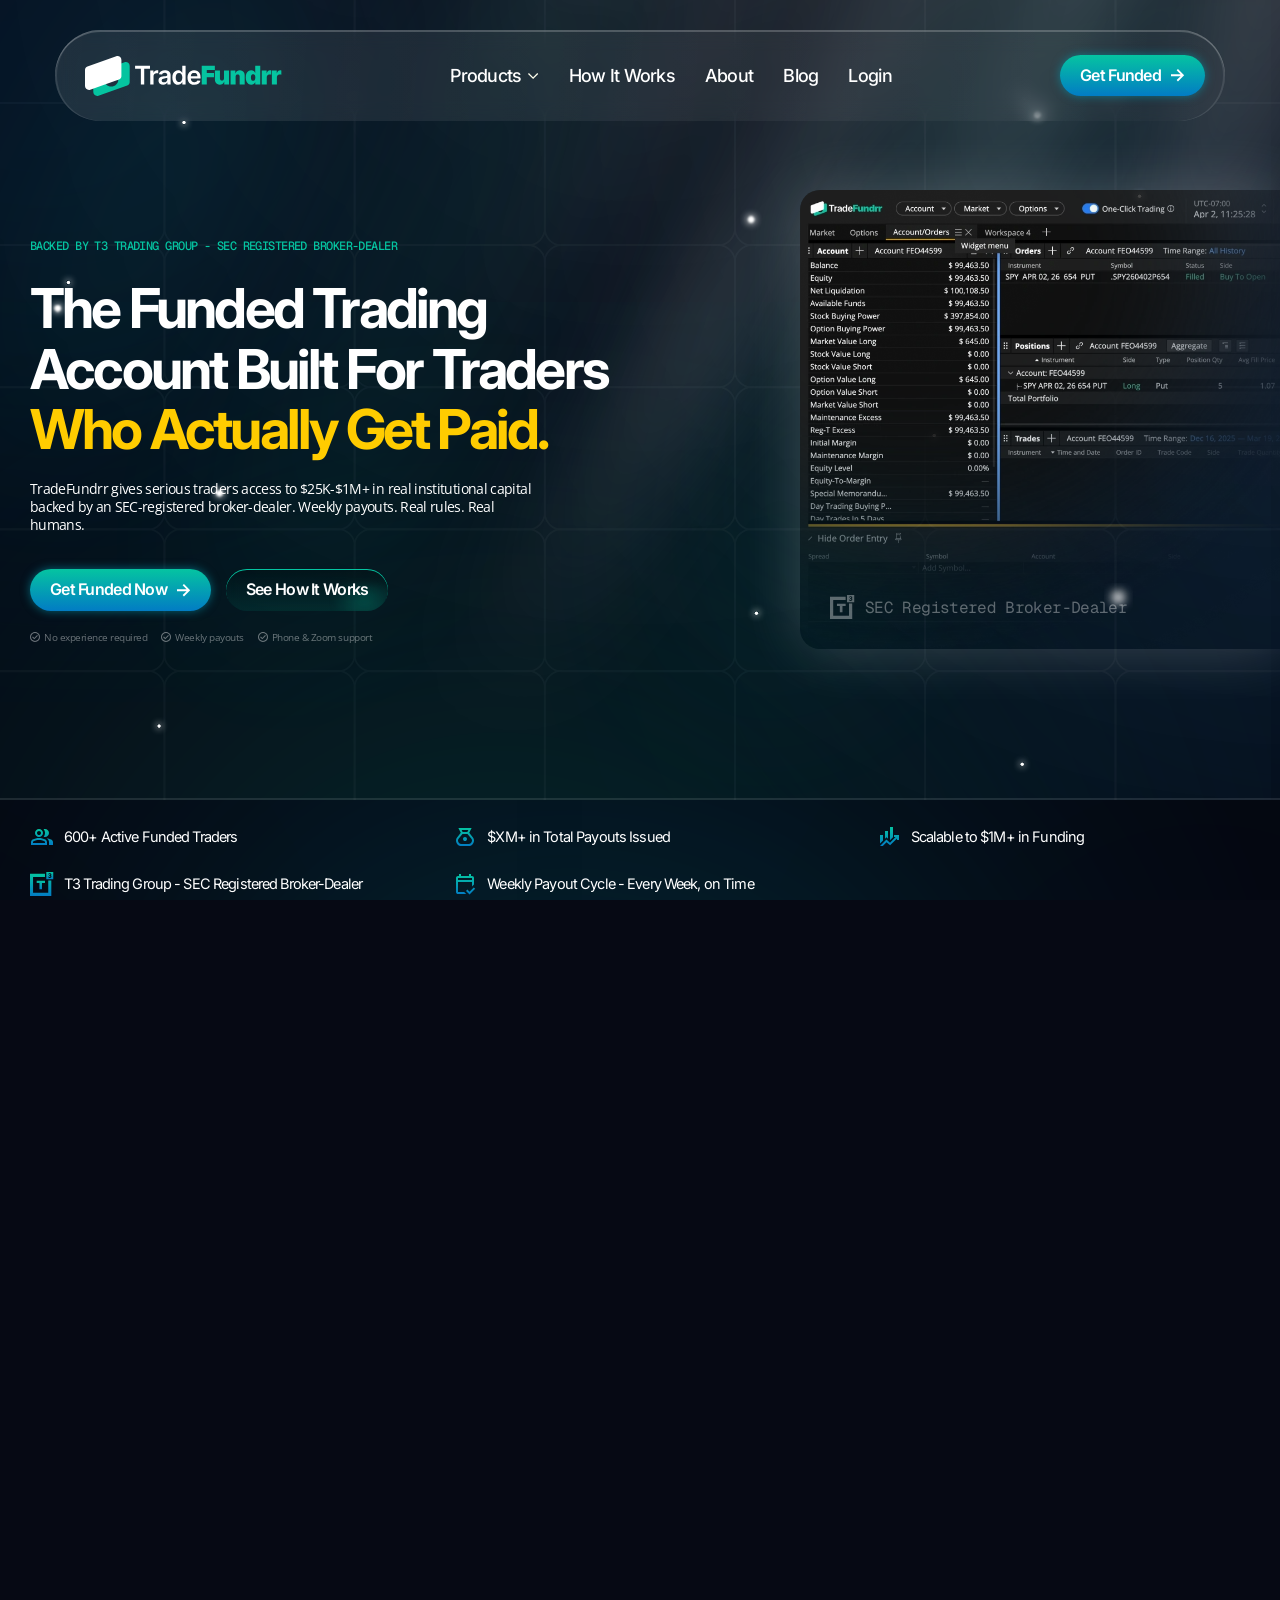
==== commit 9a690769: "update?" ====
--- a/index.html
+++ b/index.html
@@ -30,28 +30,28 @@
             <span class="thumb"><img src="assets/images/dropdown-1.png" alt="dropdown"></span>
             <span class="body">
               <span class="row"><span class="title">Stocks</span><span class="arrow-right"><img src="assets/images/dropdown-arrow-right.svg" alt="dropdown-arrow-right"></span></span>
-              <span class="desc">Funded stock trading accounts with $25K+ in institutional capital</span>
+              <span class="desc">Trade stocks with $25K in real institutional capital</span>
             </span>
           </a>
           <a href="pages/options.html" data-cat="options">
             <span class="thumb"><img src="assets/images/dropdown-2.png" alt="dropdown"></span>
             <span class="body">
               <span class="row"><span class="title">Options</span><span class="arrow-right"><img src="assets/images/dropdown-arrow-right.svg" alt="dropdown-arrow-right"></span></span>
-              <span class="desc">Funded options accounts — multi-leg strategies, real institutional capital</span>
+              <span class="desc">Trade options with $25K in institutional capital</span>
             </span>
           </a>
           <a href="pages/pricing.html" data-cat="futures">
             <span class="thumb"><img src="assets/images/dropdown-3.png" alt="dropdown"></span>
             <span class="body">
               <span class="row"><span class="title">Futures</span><span class="arrow-right"><img src="assets/images/dropdown-arrow-right.svg" alt="dropdown-arrow-right"></span></span>
-              <span class="desc">NinjaTrader-powered futures funded accounts from $39/mo</span>
+              <span class="desc">Trade futures with up to $200K in institutional capital</span>
             </span>
           </a>
           <a href="pages/pricing.html" data-cat="crypto">
             <span class="thumb"><img src="assets/images/dropdown-4.png" alt="dropdown"></span>
             <span class="body">
               <span class="row"><span class="title">Crypto</span><span class="arrow-right"><img src="assets/images/dropdown-arrow-right.svg" alt="dropdown-arrow-right"></span></span>
-              <span class="desc">Funded crypto trading — institutional backing, weekly payouts</span>
+              <span class="desc">Trade crypto with up to $200K in real institutional capital and competitive splits</span>
             </span>
           </a>
         </div>
@@ -65,17 +65,16 @@
   </nav>
 </header>
 
-<!-- =================================================== HERO =================================================== -->
 <section class="hero">
   <div class="container hero__inner">
     <div class="hero__text">
-      <p class="eyebrow">Backed by T3 Trading Group — SEC Registered Broker-Dealer</p>
+      <p class="eyebrow">Backed by T3 Trading Group - SEC Registered Broker-Dealer</p>
       <h1 class="hero__title">
         The Funded Trading Account Built For Traders
         <span class="accent"> Who Actually Get Paid.</span>
       </h1>
       <p class="hero__sub">
-        TradeFundrr gives serious traders access to $25K–$1M+ in real institutional capital backed by an SEC-registered broker-dealer. Weekly payouts. Real rules. Real humans.
+        TradeFundrr gives serious traders access to $25K-$1M+ in real institutional capital backed by an SEC-registered broker-dealer. Weekly payouts. Real rules. Real humans.
       </p>
       <div class="btn-row">
         <a href="pages/pricing.html" class="btn btn--primary">Get Funded Now <span class="arrow"><img src="assets/images/btn-arrow.svg" alt="btn"></span></a>
@@ -155,7 +154,7 @@
       </p>
     </div>
 
-    <div class="comparison__cards">
+    <div class="comparison__cards smaller">
       <div class="comparison__card">
         <div class="head">
           <span class="label mono">Typical Prop Firms</span>
--- a/assets/css/main.css
+++ b/assets/css/main.css
@@ -6335,7 +6335,19 @@
             mask: url("data:image/svg+xml;utf8,<svg xmlns='http://www.w3.org/2000/svg' viewBox='0 0 24 24'><path d='M12 2l3.09 6.26L22 9.27l-5 4.87 1.18 6.88L12 17.77l-6.18 3.25L7 14.14 2 9.27l6.91-1.01z'/></svg>") center/contain no-repeat;
 }
 
-/* Responsive */
+
+.comparison__cards.smaller{
+    max-width: 998px;
+}
+
+
+.programs-tabs.short{
+    max-width: 900px;
+}
+.rules__box.short{
+    max-width: 1010px;
+}
+
 @media (max-width: 1140px) {
     .trader-payouts__row {
         grid-template-columns: 1fr;
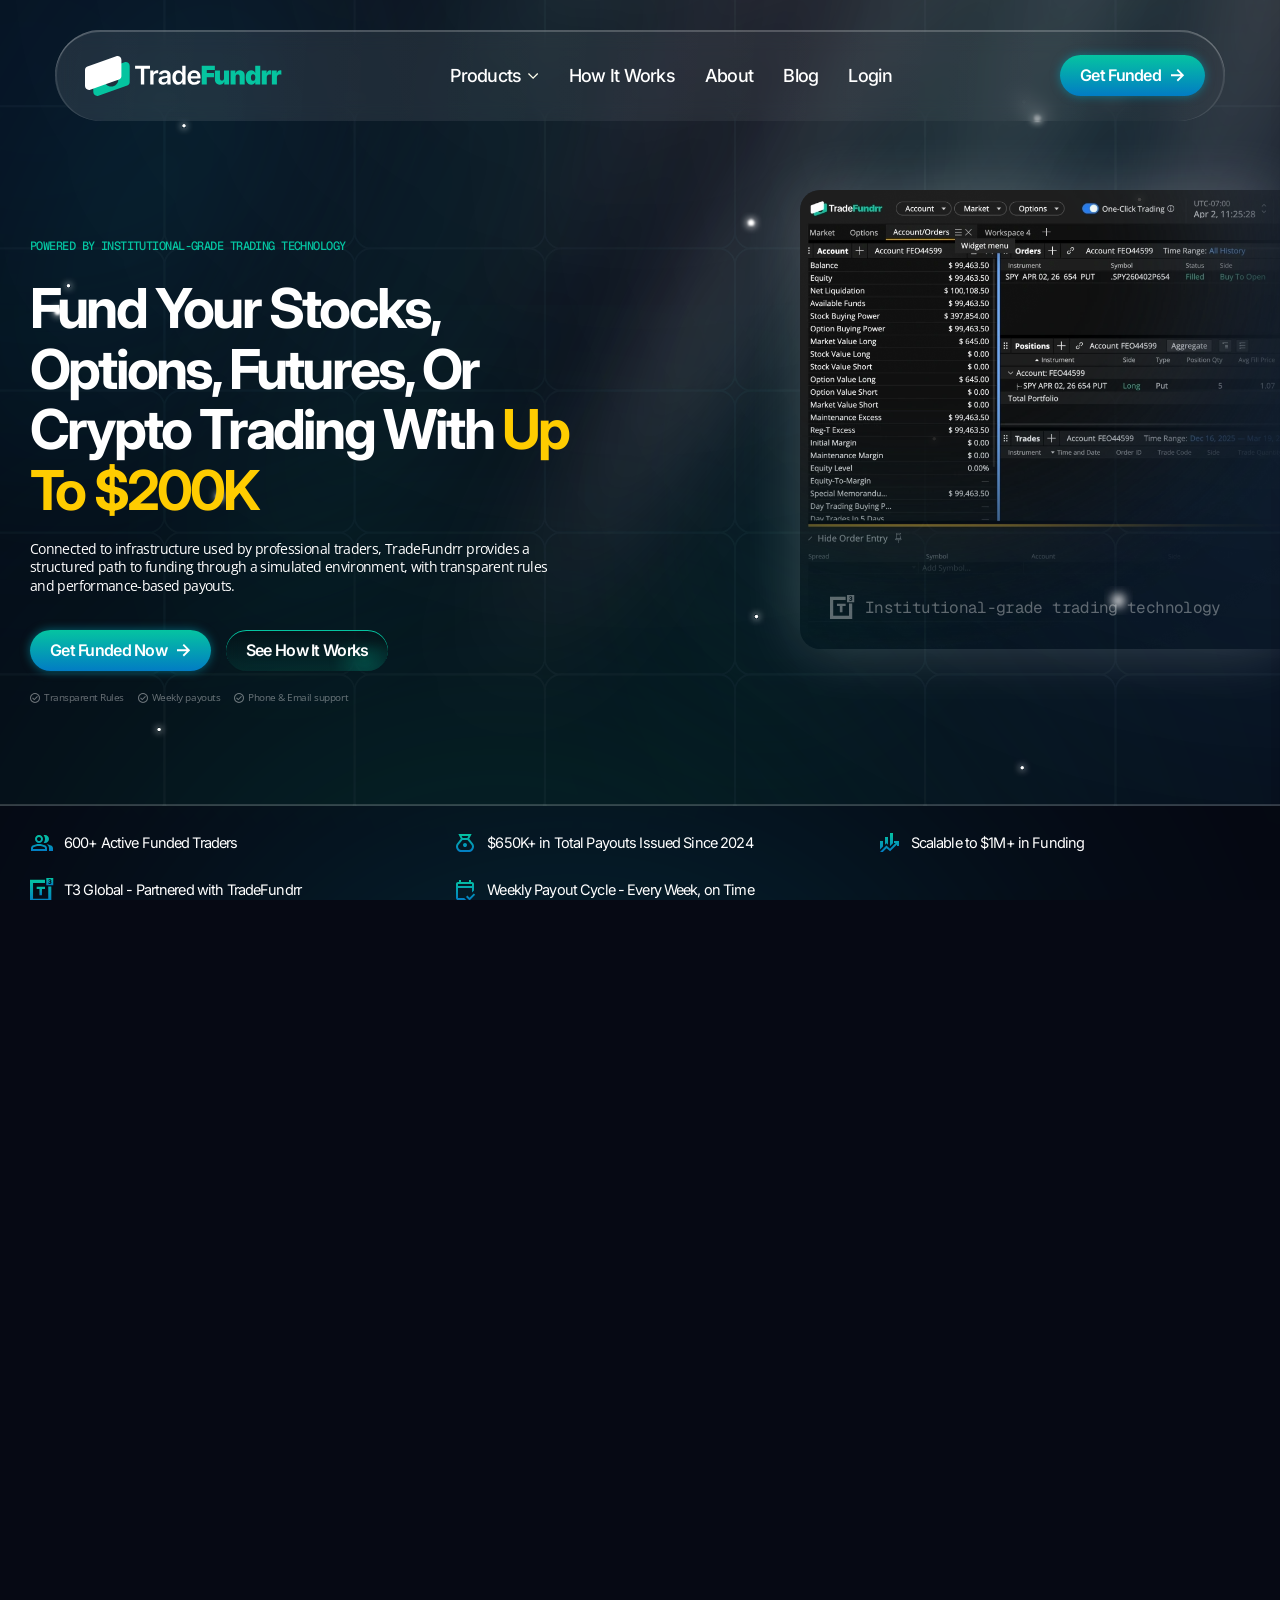
==== commit 1e1c63c1: "copy changes + bug fixes" ====
--- a/index.html
+++ b/index.html
@@ -4,7 +4,7 @@
   <meta charset="UTF-8">
   <meta name="viewport" content="width=device-width, initial-scale=1.0">
   <title>TradeFundrr — Funded Trading Accounts, Real Institutional Capital</title>
-  <meta name="description" content="Real institutional capital from $25K to $1M+ — backed by T3 Trading Group, an SEC-registered broker-dealer. Weekly payouts. Real rules. Real humans.">
+  <meta name="description" content="Institutional-grade trading technology from $25K to $1M+ — partnered with T3 Global. Weekly payouts. Real rules. Real humans.">
   <link rel="preconnect" href="https://fonts.googleapis.com">
   <link rel="preconnect" href="https://fonts.gstatic.com" crossorigin>
   <link href="https://fonts.googleapis.com/css2?family=Inter:wght@400;500;600;700;800&family=Open+Sans:wght@400;500;600&family=Geist+Mono:wght@400;500;600&display=swap" rel="stylesheet">
@@ -36,21 +36,21 @@
           <a href="pages/options.html" data-cat="options">
             <span class="thumb"><img src="assets/images/dropdown-2.png" alt="dropdown"></span>
             <span class="body">
-              <span class="row"><span class="title">Options</span><span class="arrow-right"><img src="assets/images/dropdown-arrow-right.svg" alt="dropdown-arrow-right"></span></span>
+              <span class="row"><span class="title">options</span><span class="arrow-right"><img src="assets/images/dropdown-arrow-right.svg" alt="dropdown-arrow-right"></span></span>
               <span class="desc">Trade options with $25K in institutional capital</span>
             </span>
           </a>
           <a href="pages/pricing.html" data-cat="futures">
             <span class="thumb"><img src="assets/images/dropdown-3.png" alt="dropdown"></span>
             <span class="body">
-              <span class="row"><span class="title">Futures</span><span class="arrow-right"><img src="assets/images/dropdown-arrow-right.svg" alt="dropdown-arrow-right"></span></span>
+              <span class="row"><span class="title">futures</span><span class="arrow-right"><img src="assets/images/dropdown-arrow-right.svg" alt="dropdown-arrow-right"></span></span>
               <span class="desc">Trade futures with up to $200K in institutional capital</span>
             </span>
           </a>
           <a href="pages/pricing.html" data-cat="crypto">
             <span class="thumb"><img src="assets/images/dropdown-4.png" alt="dropdown"></span>
             <span class="body">
-              <span class="row"><span class="title">Crypto</span><span class="arrow-right"><img src="assets/images/dropdown-arrow-right.svg" alt="dropdown-arrow-right"></span></span>
+              <span class="row"><span class="title">crypto</span><span class="arrow-right"><img src="assets/images/dropdown-arrow-right.svg" alt="dropdown-arrow-right"></span></span>
               <span class="desc">Trade crypto with up to $200K in real institutional capital and competitive splits</span>
             </span>
           </a>
@@ -68,27 +68,27 @@
 <section class="hero">
   <div class="container hero__inner">
     <div class="hero__text">
-      <p class="eyebrow">Backed by T3 Trading Group - SEC Registered Broker-Dealer</p>
+      <p class="eyebrow">Powered by Institutional-grade trading technology</p>
       <h1 class="hero__title">
-        The Funded Trading Account Built For Traders
-        <span class="accent"> Who Actually Get Paid.</span>
+
+        Fund Your Stocks, Options, Futures, Or Crypto Trading With <span class="accent">Up To $200K</span>
       </h1>
       <p class="hero__sub">
-        TradeFundrr gives serious traders access to $25K-$1M+ in real institutional capital backed by an SEC-registered broker-dealer. Weekly payouts. Real rules. Real humans.
+        Connected to infrastructure used by professional traders, TradeFundrr provides a structured path to funding through a simulated environment, with transparent rules and performance-based payouts.
       </p>
       <div class="btn-row">
         <a href="pages/pricing.html" class="btn btn--primary">Get Funded Now <span class="arrow"><img src="assets/images/btn-arrow.svg" alt="btn"></span></a>
         <a href="#how-it-works" class="btn btn--glass">See How It Works</a>
       </div>
       <div class="tick-row">
-        <span class="tick"><span><img src="assets/images/list-mark.svg" alt="list-mark"></span>No experience required</span>
+        <span class="tick"><span><img src="assets/images/list-mark.svg" alt="list-mark"></span>Transparent Rules</span>
         <span class="tick"><span><img src="assets/images/list-mark.svg" alt="list-mark"></span>Weekly payouts</span>
-        <span class="tick"><span><img src="assets/images/list-mark.svg" alt="list-mark"></span>Phone &amp; Zoom support</span>
+        <span class="tick"><span><img src="assets/images/list-mark.svg" alt="list-mark"></span>Phone &amp; Email support</span>
       </div>
     </div>
 
     <div class="media">
-      <p><span><img src="assets/images/sec-grey.svg" alt="sec-grey"></span> SEC Registered Broker-Dealer</p>
+      <p><span><img src="assets/images/sec-grey.svg" alt="sec-grey"></span> Institutional-grade trading technology</p>
       <img src="assets/images/hero-image.webp" alt="hero-side">
     </div>
   </div>
@@ -110,7 +110,7 @@
           <img src="assets/images/list-icon-2.svg" alt="list-icon">
         </span>
         <div>
-          <div class="label">$XM+ in Total Payouts Issued</div>
+          <div class="label">$650K+ in Total Payouts Issued Since 2024</div>
         </div>
       </div>
       <div class="reassurance__item">
@@ -127,7 +127,7 @@
           <img src="assets/images/list-icon-4.svg" alt="list-icon">
         </span>
         <div>
-          <div class="label">T3 Trading Group - SEC Registered Broker-Dealer</div>
+          <div class="label">T3 Global - Partnered with TradeFundrr</div>
         </div>
       </div>
 
@@ -148,9 +148,9 @@
   <div class="container">
     <div class="comparison__head">
       <p class="eyebrow">The Industry Problem</p>
-      <h2 class="h2">Most Prop Firms Are Marketing Companies. <span style="color:#fc0">TradeFundrr Isn’t.</span></h2>
+      <h2 class="h2">Most Prop Firms Aren’t <span style="color:#fc0"> What <br> They Say They Are</span></h2>
       <p class="lead">
-        The difference between real institutional backing and a simulated account isn’t just technical — it determines whether you actually get paid.
+        The difference between advancing to real money funding and staying in a simulated account isn&#39;t just technical; it determines whether you actually get paid. Here&#39;s how TradeFundrr is different...
       </p>
     </div>
 
@@ -162,11 +162,11 @@
         </div>
         <p class="desc">What retail accounts give you</p>
         <ul class="comparison__list comparison__list--bad">
-          <li><span><img src="assets/images/grey-close.svg" alt="grey-close"></span>Paper capital — your "funding" is simulated, not real</li>
-          <li><span><img src="assets/images/grey-close.svg" alt="grey-close"></span>Payout mechanics that change without warning</li>
-          <li><span><img src="assets/images/grey-close.svg" alt="grey-close"></span>No regulated backing — promises, not obligations</li>
-          <li><span><img src="assets/images/grey-close.svg" alt="grey-close"></span>PDT rule keeps you stuck with retail restrictions</li>
-          <li><span><img src="assets/images/grey-close.svg" alt="grey-close"></span>Chatbots instead of real trading support</li>
+          <li><span><img src="assets/images/grey-close.svg" alt="grey-close"></span>Simulated accounts dressed up as real funding</li>
+          <li><span><img src="assets/images/grey-close.svg" alt="grey-close"></span>Rules designed to make you fail, not succeed</li>
+          <li><span><img src="assets/images/grey-close.svg" alt="grey-close"></span>Payouts delayed, disputed, or quietly denied</li>
+          <li><span><img src="assets/images/grey-close.svg" alt="grey-close"></span>Limited transparency around how performance is evaluated</li>
+          <li><span><img src="assets/images/grey-close.svg" alt="grey-close"></span>Automated support that never actually helps</li>
         </ul>
       </div>
 
@@ -177,11 +177,11 @@
         </div>
         <p class="desc">What TradeFundrr funded traders access</p>
         <ul class="comparison__list comparison__list--good">
-          <li><span><img src="assets/images/green-check.svg" alt="green-check"></span>Real institutional capital — backed by T3 Trading Group</li>
-          <li><span><img src="assets/images/green-check.svg" alt="green-check"></span>Consistent payout structure — same terms, every week</li>
-          <li><span><img src="assets/images/green-check.svg" alt="green-check"></span>SEC-registered broker-dealer backing — legal accountability</li>
-          <li><span><img src="assets/images/green-check.svg" alt="green-check"></span>PDT rule does not apply to funded institutional accounts</li>
-          <li><span><img src="assets/images/green-check.svg" alt="green-check"></span>Phone, Zoom, and email support — real humans, real help</li>
+          <li><span><img src="assets/images/green-check.svg" alt="green-check"></span>Built around a clearly defined simulated trading environment</li>
+          <li><span><img src="assets/images/green-check.svg" alt="green-check"></span>Rules you can red, understand, and follow before committing</li>
+          <li><span><img src="assets/images/green-check.svg" alt="green-check"></span>Weekly payouts processed on time with no hidden conditions</li>
+          <li><span><img src="assets/images/green-check.svg" alt="green-check"></span>Partnered with T3 Global</li>
+          <li><span><img src="assets/images/green-check.svg" alt="green-check"></span>Real traders here to support you via phone or email</li>
         </ul>
       </div>
     </div>
@@ -193,12 +193,12 @@
 <section class="markets">
   <div class="container">
     <div class="markets__head">
-      <p class="eyebrow">Four markets. One institution.</p>
+      <p class="eyebrow">four markets. one institution.</p>
       <h2 class="h2 markets__title">
         Real Funded Trading Accounts Across<br> <span class="accent">Stocks,</span> <span class="accent">Options,</span> <span class="accent">Futures,</span> and <span class="accent">Crypto.</span>
       </h2>
       <p class="lead">
-        One firm, four markets, all backed by T3 Trading Group’s SEC-registered capital infrastructure.
+        Whether you trade stocks, options, futures, or crypto, TradeFundrr gives you a funded path with real capital behind it.
       </p>
     </div>
 
@@ -211,45 +211,44 @@
         </div>
         <div class="body">
           <h3>Funded Stock Trading</h3>
-          <p>Access $25K in funded buying power for equities trading. No PDT rule restrictions — trade as many times as you want.</p>
+          <p>Access $100K in funded buying power for equities trading, trade as many times as you want.</p>
+          <div class="pills">
+            <span class="pill"><img src="assets/images/list-mark.svg" alt="list-mark">Growth Account</span>
+            <span class="pill"><img src="assets/images/list-mark.svg" alt="list-mark">Express Funding</span>
+            <span class="pill"><img src="assets/images/list-mark.svg" alt="list-mark">Pro Trader</span>
+          </div>
+        </div>
+      </article>
+
+      <article class="markets__card">
+        <img src="assets/images/grid-2.webp" alt="grid">
+        <div class="top">
+          <span class="tag">options</span>
+          <a href="pages/options.html" class="btn btn--sm">Explore <span><img src="assets/images/btn-arrow.svg" alt="btn-arrow"></span></a>
+        </div>
+        <div class="body">
+          <h3>Funded Options Trading</h3>
+          <p>Trade options with $25K in real institutional capital. Full platform for spreads, condors, and complex structures.</p>
+          <div class="pills">
+            <span class="pill"><img src="assets/images/list-mark.svg" alt="list-mark">Growth Account</span>
+            <span class="pill"><img src="assets/images/list-mark.svg" alt="list-mark">Express Funding</span>
+            <span class="pill"><img src="assets/images/list-mark.svg" alt="list-mark">Pro Trader</span>
+          </div>
+        </div>
+      </article>
+
+      <article class="markets__card">
+        <img src="assets/images/grid-3.webp" alt="grid">
+        <div class="top">
+          <span class="tag">futures</span>
+          <a href="pages/pricing.html" class="btn btn--sm">Explore <span><img src="assets/images/btn-arrow.svg" alt="btn-arrow"></span></a>
+        </div>
+        <div class="body">
+          <h3>Funded Futures Trading</h3>
+          <p>Trade with up to $100K in capital across the most liquid markets in the world. No unnecessary time pressure, no hidden restrictions.</p>
           <div class="pills">
             <span class="pill"><img src="assets/images/list-mark.svg" alt="list-mark">Evaluation Account</span>
             <span class="pill"><img src="assets/images/list-mark.svg" alt="list-mark">Instant Funding</span>
-            <span class="pill"><img src="assets/images/list-mark.svg" alt="list-mark">Pro Trader</span>
-          </div>
-        </div>
-      </article>
-
-      <article class="markets__card">
-        <img src="assets/images/grid-2.webp" alt="grid">
-        <div class="top">
-          <span class="tag">Options</span>
-          <a href="pages/options.html" class="btn btn--sm">Explore <span><img src="assets/images/btn-arrow.svg" alt="btn-arrow"></span></a>
-        </div>
-        <div class="body">
-          <h3>Funded Options Trading</h3>
-          <p>Trade multi-leg options strategies with $25K in real institutional capital. Full platform support for spreads, condors, and complex structures.</p>
-          <div class="pills">
-            <span class="pill"><img src="assets/images/list-mark.svg" alt="list-mark">Evaluation Account</span>
-            <span class="pill"><img src="assets/images/list-mark.svg" alt="list-mark">Instant Funding</span>
-            <span class="pill"><img src="assets/images/list-mark.svg" alt="list-mark">Pro Trader</span>
-          </div>
-        </div>
-      </article>
-
-      <article class="markets__card">
-        <img src="assets/images/grid-3.webp" alt="grid">
-        <div class="top">
-          <span class="tag">Futures</span>
-          <a href="pages/pricing.html" class="btn btn--sm">Explore <span><img src="assets/images/btn-arrow.svg" alt="btn-arrow"></span></a>
-        </div>
-        <div class="body">
-          <h3>Funded Futures Trading</h3>
-          <p>NinjaTrader-powered futures funded accounts starting at $39/month. Trade ES, NQ, CL, and more with institutional backing behind every payout.</p>
-          <div class="pills">
-            <span class="pill"><img src="assets/images/list-mark.svg" alt="list-mark">FunderFlex</span>
-            <span class="pill"><img src="assets/images/list-mark.svg" alt="list-mark">Incubator</span>
-            <span class="pill"><img src="assets/images/list-mark.svg" alt="list-mark">Instant Funding</span>
           </div>
         </div>
       </article>
@@ -257,14 +256,14 @@
       <article class="markets__card">
         <img src="assets/images/grid-4.webp" alt="grid">
         <div class="top">
-          <span class="tag">Crypto</span>
+          <span class="tag">crypto</span>
           <a href="pages/pricing.html" class="btn btn--sm">Explore <span><img src="assets/images/btn-arrow.svg" alt="btn-arrow"></span></a>
         </div>
         <div class="body">
           <h3>Funded Crypto Trading</h3>
-          <p>Programs launching soon — institutional crypto trading accounts with the same weekly-payout discipline you expect from TradeFundrr.</p>
+          <p>Access up to $100K in funded crypto capital with transparent rules and competitive performance splits</p>
           <div class="pills">
-            <span class="pill"><img src="assets/images/list-mark.svg" alt="list-mark">[Crypto programs TBD]</span>
+            <span class="pill"><img src="assets/images/list-mark.svg" alt="list-mark">Evaluation Accounts and Funding Accounts</span>
           </div>
         </div>
       </article>
@@ -275,15 +274,15 @@
 <section class="how-it-works" id="how-it-works">
   <div class="what-box">
     <p>Choose Your Program</p>
-    <span>Select your asset class and program type — Evaluation Account, Instant Funding, or the futures FunderFlex. Your account is funded with real institutional capital from day one.</span>
+    <span>Pick your asset class and account size based on your trading style. Whether you choose Express Funding or a structured evaluation path, every program has clearly defined rules you can review before getting started.</span>
   </div>
   <div class="container">
     <div class="how-it-works__head">
-      <p class="eyebrow">How it works</p>
-      <h2 class="how-it-works__title h2"><span style="color:#fc0">3 Steps</span> From Application to Payout</h2>
-    </div>
-
-    <a href="pages/pricing.html" class="btn">See full program details <span class="arrow"><img src="assets/images/btn-arrow.svg" alt="btn-arrow"></span></a>
+      <p class="eyebrow">how it works</p>
+      <h2 class="how-it-works__title h2"><span style="color:#fc0">With Tradefundrr</span> Getting Funded Is Easier Than You Think</h2>
+    </div>
+
+    <a href="pages/pricing.html" class="btn">View Plans and Pricing <span class="arrow"><img src="assets/images/btn-arrow.svg" alt="btn-arrow"></span></a>
   </div>
   <img src="assets/images/payout-back.svg" alt="payout-back">
 </section>
@@ -292,9 +291,9 @@
   <div class="container">
     <div class="trader-payouts__row">
       <div class="trader-payouts__head">
-        <span class="eyebrow">Real traders. Real payouts.</span>
-        <h2 class="h2">Funded Traders Getting Paid <br><span class="accent">Every Week.</span></h2>
-        <p class="lead">These aren't marketing claims. These are real payout records from real traders on real institutional accounts.</p>
+        <span class="eyebrow">real traders. real payouts.</span>
+        <h2 class="h2">What Funded Trading Looks <br> Like <span class="accent">When You Choose <br> TradeFundrr</span></h2>
+        <p class="lead">Real names, real payout amounts, real accounts. No anonymous testimonials...</p>
         
       </div>
 
@@ -304,11 +303,11 @@
           <article class="trader-card">
             <div class="trader-card__head">
               <span class="avatar"></span>
-              <span class="name">Marcus T.</span>
+              <span class="name">Trader name</span>
             </div>
             <div class="trader-card__amount"><span class="sign">$</span><span class="value">10,000</span></div>
-            <p class="trader-card__program">Options Instant Funding</p>
-            <p class="trader-card__quote">"Pricing was the first thing that made me trust them — every spec was on the table before I signed. No surprises on the payout schedule, no hidden retest fees. Just the cleanest funded options program I've used."</p>
+            <p class="trader-card__program">Program name TBD</p>
+            <p class="trader-card__quote">"Lorem ipsum dolor sit amet, consectetur adipiscing elit. Sed non risus. Suspendisse lectus tortor, dignissim sit amet, adipiscing nec, ultricies sed, dolor. Cras elementum ultrices diam. Maecenas ligula massa, varius a, semper congue, euismod non, mi."</p>
             <div class="trader-card__stars">
               <span><img src="assets/images/star-green.svg" alt="star-green"></span><span><img src="assets/images/star-green.svg" alt="star-green"></span><span><img src="assets/images/star-green.svg" alt="star-green"></span><span><img src="assets/images/star-green.svg" alt="star-green"></span><span><img src="assets/images/star-green.svg" alt="star-green"></span>
             </div>
@@ -318,11 +317,11 @@
           <article class="trader-card">
             <div class="trader-card__head">
               <span class="avatar"></span>
-              <span class="name">Elena R.</span>
-            </div>
-            <div class="trader-card__amount"><span class="sign">$</span><span class="value">8,420</span></div>
-            <p class="trader-card__program">Stocks Pro Trader</p>
-            <p class="trader-card__quote">"I moved from another prop firm because their rules kept changing. TradeFundrr has been the same pricing, same split, same drawdown rules since I started 6 months ago. Weekly payouts hit my bank every Friday like clockwork."</p>
+              <span class="name">Trader name</span>
+            </div>
+            <div class="trader-card__amount"><span class="sign">$</span><span class="value">10,000</span></div>
+            <p class="trader-card__program">Program name TBD</p>
+            <p class="trader-card__quote">"Lorem ipsum dolor sit amet, consectetur adipiscing elit. Sed non risus. Suspendisse lectus tortor, dignissim sit amet, adipiscing nec, ultricies sed, dolor. Cras elementum ultrices diam. Maecenas ligula massa, varius a, semper congue, euismod non, mi."</p>
             <div class="trader-card__stars">
               <span><img src="assets/images/star-green.svg" alt="star-green"></span><span><img src="assets/images/star-green.svg" alt="star-green"></span><span><img src="assets/images/star-green.svg" alt="star-green"></span><span><img src="assets/images/star-green.svg" alt="star-green"></span><span><img src="assets/images/star-green.svg" alt="star-green"></span>
             </div>
@@ -332,11 +331,11 @@
           <article class="trader-card">
             <div class="trader-card__head">
               <span class="avatar"></span>
-              <span class="name">Jordan K.</span>
-            </div>
-            <div class="trader-card__amount"><span class="sign">$</span><span class="value">6,200</span></div>
-            <p class="trader-card__program">FunderFlex 50K</p>
-            <p class="trader-card__quote">"FunderFlex 50K at $59/month feels almost unfair. NinjaTrader, weekly payouts, real institutional capital backing — I haven't found anyone matching this pricing structure anywhere else in the futures space."</p>
+              <span class="name">Trader name</span>
+            </div>
+            <div class="trader-card__amount"><span class="sign">$</span><span class="value">10,000</span></div>
+            <p class="trader-card__program">Program name TBD</p>
+            <p class="trader-card__quote">"Lorem ipsum dolor sit amet, consectetur adipiscing elit. Sed non risus. Suspendisse lectus tortor, dignissim sit amet, adipiscing nec, ultricies sed, dolor. Cras elementum ultrices diam. Maecenas ligula massa, varius a, semper congue, euismod non, mi."</p>
             <div class="trader-card__stars">
               <span><img src="assets/images/star-green.svg" alt="star-green"></span><span><img src="assets/images/star-green.svg" alt="star-green"></span><span><img src="assets/images/star-green.svg" alt="star-green"></span><span><img src="assets/images/star-green.svg" alt="star-green"></span><span><img src="assets/images/star-green.svg" alt="star-green"></span>
             </div>
@@ -346,11 +345,11 @@
           <article class="trader-card">
             <div class="trader-card__head">
               <span class="avatar"></span>
-              <span class="name">Priya S.</span>
-            </div>
-            <div class="trader-card__amount"><span class="sign">$</span><span class="value">5,180</span></div>
-            <p class="trader-card__program">Options Evaluation</p>
-            <p class="trader-card__quote">"I called support twice in my first month. Both times a real human picked up. That alone made me confident the program is run by people who actually trade, not a marketing team behind a chatbot."</p>
+              <span class="name">Trader name</span>
+            </div>
+            <div class="trader-card__amount"><span class="sign">$</span><span class="value">10,000</span></div>
+            <p class="trader-card__program">Program name TBD</p>
+            <p class="trader-card__quote">"Lorem ipsum dolor sit amet, consectetur adipiscing elit. Sed non risus. Suspendisse lectus tortor, dignissim sit amet, adipiscing nec, ultricies sed, dolor. Cras elementum ultrices diam. Maecenas ligula massa, varius a, semper congue, euismod non, mi."</p>
             <div class="trader-card__stars">
               <span><img src="assets/images/star-green.svg" alt="star-green"></span><span><img src="assets/images/star-green.svg" alt="star-green"></span><span><img src="assets/images/star-green.svg" alt="star-green"></span><span><img src="assets/images/star-green.svg" alt="star-green"></span><span><img src="assets/images/star-green.svg" alt="star-green"></span>
             </div>
@@ -360,11 +359,11 @@
           <article class="trader-card">
             <div class="trader-card__head">
               <span class="avatar"></span>
-              <span class="name">Dominic L.</span>
-            </div>
-            <div class="trader-card__amount"><span class="sign">$</span><span class="value">7,720</span></div>
-            <p class="trader-card__program">Stocks Instant Funding</p>
-            <p class="trader-card__quote">"Instant Funding at $149 is a no-brainer for any serious stocks day trader. No PDT, $100K effective buying power, and weekly payouts. The pricing page made it obvious which plan fits me — no upsell shenanigans."</p>
+              <span class="name">Trader name</span>
+            </div>
+            <div class="trader-card__amount"><span class="sign">$</span><span class="value">10,000</span></div>
+            <p class="trader-card__program">Program name TBD</p>
+            <p class="trader-card__quote">"Lorem ipsum dolor sit amet, consectetur adipiscing elit. Sed non risus. Suspendisse lectus tortor, dignissim sit amet, adipiscing nec, ultricies sed, dolor. Cras elementum ultrices diam. Maecenas ligula massa, varius a, semper congue, euismod non, mi."</p>
             <div class="trader-card__stars">
               <span><img src="assets/images/star-green.svg" alt="star-green"></span><span><img src="assets/images/star-green.svg" alt="star-green"></span><span><img src="assets/images/star-green.svg" alt="star-green"></span><span><img src="assets/images/star-green.svg" alt="star-green"></span><span><img src="assets/images/star-green.svg" alt="star-green"></span>
             </div>
@@ -374,11 +373,11 @@
           <article class="trader-card">
             <div class="trader-card__head">
               <span class="avatar"></span>
-              <span class="name">Aisha N.</span>
-            </div>
-            <div class="trader-card__amount"><span class="sign">$</span><span class="value">4,800</span></div>
-            <p class="trader-card__program">Live Capital Path</p>
-            <p class="trader-card__quote">"I've taken seven payouts in a row on the same program at the same split. After six straight payouts they pulled me into a path-to-live capital review. That progression isn't marketing — it actually happens."</p>
+              <span class="name">Trader name</span>
+            </div>
+            <div class="trader-card__amount"><span class="sign">$</span><span class="value">10,000</span></div>
+            <p class="trader-card__program">Program name TBD</p>
+            <p class="trader-card__quote">"Lorem ipsum dolor sit amet, consectetur adipiscing elit. Sed non risus. Suspendisse lectus tortor, dignissim sit amet, adipiscing nec, ultricies sed, dolor. Cras elementum ultrices diam. Maecenas ligula massa, varius a, semper congue, euismod non, mi."</p>
             <div class="trader-card__stars">
               <span><img src="assets/images/star-green.svg" alt="star-green"></span><span><img src="assets/images/star-green.svg" alt="star-green"></span><span><img src="assets/images/star-green.svg" alt="star-green"></span><span><img src="assets/images/star-green.svg" alt="star-green"></span><span><img src="assets/images/star-green.svg" alt="star-green"></span>
             </div>
@@ -388,7 +387,7 @@
       </div>
 
       <div class="trader-payouts__controls">
-          <a href="pages/why-us.html" class="trader-payouts__cta">See all trader stories and payouts <span class="arrow"><img src="assets/images/btn-arrow.svg" alt="arrow"></span></a>
+          <a href="pages/why-us.html" class="trader-payouts__cta">Read More Trader Stories <span class="arrow"><img src="assets/images/btn-arrow.svg" alt="arrow"></span></a>
           <a href="#" class="trader-payouts__rating">
             <span class="score">4.8</span>
             <span>Rating on</span>
@@ -403,12 +402,12 @@
   <div class="container">
     <div class="institutional__row">
       <div>
-        <p class="eyebrow">Institutional backing</p>
+        <p class="eyebrow">Built on Professional Trading Infrastructure</p>
         <h2 class="h2 institutional__title">
-          The Only Prop Trading Platform Backed by an <span class="accent">SEC-Registered Broker-Dealer.</span>
+          A Structured Environment <span class="accent">Designed for Serious Traders</span>
         </h2>
         <p class="lead">
-          Body copy TBD by copywriter — explains what T3 Trading Group is, what SEC registration means for the trader’s capital and payouts, and why this is rare in the funded trading industry. Tone: plain-spoken, authoritative, peer-to-peer.
+          TradeFundrr is partnered with T3 Global, with years of operating experience. For you as a trader, that means the capital behind your account is connected to an established institution with real operating history, not an unregulated offshore entity. Your payouts are backed by a firm with genuine capital requirements and a track record of paying traders consistently.
         </p>
         <a href="pages/about.html" class="btn btn--glass">Learn more about TradeFundrr <span class="arrow"><img src="assets/images/btn-arrow.svg" alt="btn-arrow"></span></a>
       </div>
@@ -416,11 +415,11 @@
       <div class="institutional__card">
         <img src="assets/images/group-lines-2.svg" alt="group-lines">
         <span><img src="assets/images/broker-deal.svg" alt="broker-image"></span>
-        <div class="label">SEC Registered Broker-Dealer</div>
+        <div class="label">Partnered with t3 global</div>
         <ul class="points">
-          <li><span><img src="assets/images/list-check.svg" alt="list-check"></span>20+ years T3 Trading Group has been paying traders</li>
-          <li><span><img src="assets/images/list-check.svg" alt="list-check"></span>Live institutional trading desk — real capital, real infrastructure</li>
-          <li><span><img src="assets/images/list-check.svg" alt="list-check"></span>SEC-registered — legal regulatory accountability on every payout</li>
+          <li><span><img src="assets/images/list-check.svg" alt="list-check"></span>10+ years T3 Global has been paying traders</li>
+          <li><span><img src="assets/images/list-check.svg" alt="list-check"></span>Live institutional trading desk; real capital, real infrastructure</li>
+          <li><span><img src="assets/images/list-check.svg" alt="list-check"></span>Accountability with every payout</li>
         </ul>
       </div>
     </div>
@@ -435,13 +434,13 @@
       </div>
       <div>
         <div class="real-support__head">
-          <p class="eyebrow">Real human support</p>
+          <p class="eyebrow">real human support</p>
           <h2 class="h2">
             Talk To A Real Person.
             <span style="color:#fc0;display:block">Not A Chatbot.</span>
           </h2>
           <p class="lead">
-            TradeFundrr traders have direct access to phone, Zoom, and email support from people who actually understand funded trading.
+            TradeFundrr is built on clear rules and real support, so when you reach out, you get direct answers from someone who understands the platform.
           </p>
         </div>
         <div class="real-support__cards">
@@ -451,23 +450,15 @@
               <span class="symbol">-</span>
             </div>
             <h4>Phone Support</h4>
-            <p style="display:block">Call directly — speak with a member of the team who knows the platform, the rules, and your account.</p>
+            <p style="display:block">Call directly and speak with a member of the team who knows the platform, the rules, and your account.</p>
           </div>
           <div class="card">
             <div class="icon">
               <span><img src="assets/images/ic-2.svg" alt="ic-1"></span>
               <span class="symbol">+</span>
             </div>
-            <h4>Zoom Sessions</h4>
-            <p >Book a 30-min call with a real trader — get answers in plain language.</p>
-          </div>
-          <div class="card">
-            <div class="icon">
-              <span><img src="assets/images/ic-3.svg" alt="ic-1"></span>
-              <span class="symbol">+</span>
-            </div>
             <h4>Email Support</h4>
-            <p >Replied to by humans, not auto-responders. Same day on weekdays.</p>
+            <p >Send a message and get a response from a real person — not a ticketing system, not an AI reply, not a 3-day wait.</p>
           </div>
         </div>
       </div>
@@ -483,16 +474,16 @@
         <span>Your Funding Should Be Too.</span>
       </h2>
       <p class="cta-block__sub">
-        Get access to $25K–$1M+ in real institutional capital, backed by an SEC-registered broker-dealer. Weekly payouts, real rules, real support.
+         Access $25K–$1M+ in simulated buying power through a structured trading environment, with clear rules, performance-based payouts, and real support.
       </p>
       <div class="btn-row">
-        <a href="pages/pricing.html" class="btn btn--primary">See all programs <span class="arrow"><img src="assets/images/btn-arrow.svg" alt="btn-arrow"></span></a>
-        <a href="#" class="btn btn--glass">Speak to a trader first</a>
+        <a href="pages/pricing.html" class="btn btn--primary">Get Funded Today <span class="arrow"><img src="assets/images/btn-arrow.svg" alt="btn-arrow"></span></a>
+        <a href="#" class="btn btn--glass">Talk To Our Team</a>
       </div>
       <div class="tick-row">
         <span class="tick"><span><img src="assets/images/list-mark.svg" alt="list-mark"></span> Weekly payouts</span>
-        <span class="tick"><span><img src="assets/images/list-mark.svg" alt="list-mark"></span> Real institutional capital</span>
-        <span class="tick"><span><img src="assets/images/list-mark.svg" alt="list-mark"></span> Phone &amp; Zoom support</span>
+        <span class="tick"><span><img src="assets/images/list-mark.svg" alt="list-mark"></span> No Hidden Fees</span>
+        <span class="tick"><span><img src="assets/images/list-mark.svg" alt="list-mark"></span> Phone &amp; Email support</span>
       </div>
     </div>
   </div>
@@ -504,72 +495,70 @@
     <div class="plans__head">
       <p class="eyebrow">funded accounts</p>
       <h2 class="plans__title h2">
-        Real Institutional Capital Starting <br> from 
-         Less Than <span>A Netflix Subscription</span>
+        <span class="accent">Up To $100,000 Institutional Capital</span><br> For Less Than You Think
       </h2>
       <p class="lead">
-        Three programs, three asset classes, one institutional backer. Every plan includes weekly payouts and real human support.
+        Compare funding options across stocks, options, and futures. Every plan includes weekly payouts and real human support.
       </p>
     </div>
 
     <div class="plans__grid">
       <article class="plans__card">
-        <span class="tag">Options</span>
+        <span class="tag">options Express</span>
         <h3>Options Instant Funding</h3>
         <span class="small-desc">$25,000 • Best for Options traders</span>
-        <div class="price"><span class="amt">TBD</span><span class="per"> /first month</span></div>
+        <div class="price"><span class="amt">$899</span><span class="per"> one time then $99/month</span></div>
         <div class="btn-box">
           <a href="pages/options.html" class="btn btn--glass">Get Options Funding <span><img src="assets/images/btn-arrow.svg" alt="btn-arrow"></span></a>
         </div>
         <div class="spacer"></div>
         <div class="includes">
-          <p>includes</p>
+          <p>Snapshot</p>
           <ul class="features">
-            <li><span><img src="assets/images/include-check.svg" alt="include-check"></span>Weekly payouts</li>
-            <li><span><img src="assets/images/include-check.svg" alt="include-check"></span>Real institutional capital</li>
-            <li><span><img src="assets/images/include-check.svg" alt="include-check"></span>Full options platform</li>
+            <li><span><img src="assets/images/include-check.svg" alt="include-check"></span>No Evaluation Required</li>
+            <li><span><img src="assets/images/include-check.svg" alt="include-check"></span>Up To 80% Profit Split</li>
+            <li><span><img src="assets/images/include-check.svg" alt="include-check"></span>Weekly Payout Eligibility</li>
           </ul>
         </div>
         
       </article>
 
       <article class="plans__card is-featured">
-        <span class="tag">Stocks</span>
+        <span class="tag">Stocks Express</span>
         <div class="popular">Most Popular</div>
         <h3>Stocks Instant Funding</h3>
-        <span class="small-desc">$25,000 • Best for stock traders scaling up</span>
-        <div class="price"><span class="amt">$1,499</span><span class="per"> /first month</span></div>
+        <span class="small-desc">$100,000 • Best for stock traders scaling up</span>
+        <div class="price"><span class="amt">$899</span><span class="per"> one time then $99/month</span></div>
         <div class="btn-box">
           <a href="pages/stocks.html" class="btn btn--primary btn--block">Get Stocks Funding <span><img src="assets/images/btn-arrow.svg" alt="btn-arrow"></span></a>
         </div>
         <div class="spacer"></div>
         <div class="includes">
-          <p>includes</p>
+          <p>snapshot</p>
           <ul class="features">
-            <li><span><img src="assets/images/include-check.svg" alt="include-check"></span>No PDT restrictions</li>
-            <li><span><img src="assets/images/include-check.svg" alt="include-check"></span>4x buying power</li>
-            <li><span><img src="assets/images/include-check.svg" alt="include-check"></span>Weekly payouts</li>
-            <li><span><img src="assets/images/include-check.svg" alt="include-check"></span>Real broker account</li>
+            <li><span><img src="assets/images/include-check.svg" alt="include-check"></span>No Evaluation Required</li>
+            <li><span><img src="assets/images/include-check.svg" alt="include-check"></span>Up To 80% Profit Split</li>
+            <li><span><img src="assets/images/include-check.svg" alt="include-check"></span>Weekly Payout Eligibility</li>
           </ul>
         </div>
         
       </article>
 
       <article class="plans__card">
-        <span class="tag">Futures</span>
-        <h3>FunderFlex 50K</h3>
-        <span class="small-desc">$25,000 • Best for stock traders scaling up</span>
-        <div class="price"><span class="amt">From $39</span><span class="per"> /first month</span></div>
+        <span class="tag">futures</span>
+        <h3>100K Future Account</h3>
+        <span class="small-desc">$100,000 • Best for Futures traders</span>
+        <div class="price"><span class="amt">$179</span><span class="per"> one time, then $129 activation</span></div>
         <div class="btn-box">
           <a href="pages/pricing.html" class="btn btn--glass">Get Futures Funding <span><img src="assets/images/btn-arrow.svg" alt="btn-arrow"></span></a>
         </div>
         <div class="spacer"></div>
         <div class="includes">
-          <p>includes</p>
+          <p>Snapshot</p>
           <ul class="features">
-            <li><span><img src="assets/images/include-check.svg" alt="include-check"></span>NinjaTrader platform</li>
-            <li><span><img src="assets/images/include-check.svg" alt="include-check"></span>2-step evaluation</li>
-            <li><span><img src="assets/images/include-check.svg" alt="include-check"></span>Institutional backing</li>
+            <li><span><img src="assets/images/include-check.svg" alt="include-check"></span>Flexible Evaluation Timeline</li>
+            <li><span><img src="assets/images/include-check.svg" alt="include-check"></span>Request Weekly Payouts</li>
+            <li><span><img src="assets/images/include-check.svg" alt="include-check"></span>Scale Up To $200K+ in Funding</li>
           </ul>
         </div>
       </article>
@@ -585,7 +574,7 @@
     <p class="numbers__lead">TradeFundrr is also</p>
     <div class="numbers__stack">
       <p><span class="num">285,000</span> Payouts Issued</p>
-      <p><span class="num">3,852</span> Active Funded Traders</p>
+      <p><span class="num">3,800+</span> Active Funded Traders</p>
       <p><span class="num">100%</span> On-Time Weekly Payout</p>
       <p><span class="num">$1M+</span> Maximum Funding</p>
     </div>
@@ -598,15 +587,15 @@
     <div class="faq__grid">
       <div class="faq__col">
         <div class="qa opened">
-          <div class="head"><p>Is TradeFundrr a real prop firm — or is this simulated trading?</p><span class="chev-arrow"><img src="assets/images/faq-arrow.svg" alt="faq-arrow"></span></div>
-          <div class="qa__body" style="display:block"><p>Lorem ipsum dolor sit amet, consectetur adipiscing elit. Sed non risus. Suspendisse lectus tortor, dignissim sit amet, adipiscing nec, ultricies sed, dolor. Cras elementum ultrices diam. Maecenas ligula massa.</p></div>
+          <div class="head"><p>Is TradeFundrr a real prop firm?</p><span class="chev-arrow"><img src="assets/images/faq-arrow.svg" alt="faq-arrow"></span></div>
+          <div class="qa__body" style="display:block"><p>TradeFundrr is a simulated trading program designed to help traders develop their skills and work toward funding eligibility. Traders operate in a structured environment with clear rules, defined performance criteria, and a transparent path to payouts based on meeting those criteria. Unlike many programs, TradeFundrr focuses on consistency, risk management, and clarity, so you always understand how the system works and what&#39;s required to progress.</p></div>
         </div>
         <div class="qa">
-          <div class="head"><p>How do payouts actually work? When and how do I get paid?</p><span class="chev-arrow"><img src="assets/images/faq-arrow.svg" alt="faq-arrow"></span></div>
+          <div class="head"><p>How do payouts work?</p><span class="chev-arrow"><img src="assets/images/faq-arrow.svg" alt="faq-arrow"></span></div>
           <div class="qa__body"><p>Lorem ipsum dolor sit amet, consectetur adipiscing elit. Sed non risus. Suspendisse lectus tortor, dignissim sit amet, adipiscing nec, ultricies sed, dolor. Cras elementum ultrices diam. Maecenas ligula massa.</p></div>
         </div>
         <div class="qa">
-          <div class="head"><p>Are the trading rules fair — are there hidden rules designed to disqualify me?</p><span class="chev-arrow"><img src="assets/images/faq-arrow.svg" alt="faq-arrow"></span></div>
+          <div class="head"><p>Are the trading rules fair? Are there hidden rules?</p><span class="chev-arrow"><img src="assets/images/faq-arrow.svg" alt="faq-arrow"></span></div>
           <div class="qa__body"><p>Lorem ipsum dolor sit amet, consectetur adipiscing elit. Sed non risus. Suspendisse lectus tortor, dignissim sit amet, adipiscing nec, ultricies sed, dolor. Cras elementum ultrices diam. Maecenas ligula massa.</p></div>
         </div>
         <div class="qa">
@@ -616,15 +605,11 @@
       </div>
       <div class="faq__col">
         <div class="qa">
-          <div class="head"><p>What trading platforms do you use?</p><span class="chev-arrow"><img src="assets/images/faq-arrow.svg" alt="faq-arrow"></span></div>
+          <div class="head"><p>What platforms do you use?</p><span class="chev-arrow"><img src="assets/images/faq-arrow.svg" alt="faq-arrow"></span></div>
           <div class="qa__body"><p>Lorem ipsum dolor sit amet, consectetur adipiscing elit. Sed non risus. Suspendisse lectus tortor, dignissim sit amet, adipiscing nec, ultricies sed, dolor. Cras elementum ultrices diam. Maecenas ligula massa.</p></div>
         </div>
         <div class="qa">
-          <div class="head"><p>Can I trade with my existing strategy on a TradeFundrr account?</p><span class="chev-arrow"><img src="assets/images/faq-arrow.svg" alt="faq-arrow"></span></div>
-          <div class="qa__body"><p>Lorem ipsum dolor sit amet, consectetur adipiscing elit. Sed non risus. Suspendisse lectus tortor, dignissim sit amet, adipiscing nec, ultricies sed, dolor. Cras elementum ultrices diam. Maecenas ligula massa.</p></div>
-        </div>
-        <div class="qa">
-          <div class="head"><p>Is my money safe — what if TradeFundrr closes?</p><span class="chev-arrow"><img src="assets/images/faq-arrow.svg" alt="faq-arrow"></span></div>
+          <div class="head"><p>Can I trade my existing strategy?</p><span class="chev-arrow"><img src="assets/images/faq-arrow.svg" alt="faq-arrow"></span></div>
           <div class="qa__body"><p>Lorem ipsum dolor sit amet, consectetur adipiscing elit. Sed non risus. Suspendisse lectus tortor, dignissim sit amet, adipiscing nec, ultricies sed, dolor. Cras elementum ultrices diam. Maecenas ligula massa.</p></div>
         </div>
         <div class="qa">
@@ -639,25 +624,25 @@
 <section class="get-started cta-block">
   <div class="container">
     <div class="cta-block__inner">
-      <p class="eyebrow">Get started</p>
+      <p class="eyebrow">get started</p>
       <h2 class="cta-block__title">
         <span>You’ve Done The Research.</span>
         <span class="accent">Here’s The Next Step.</span>
       </h2>
       <p class="cta-block__sub">
-        TradeFundrr funded accounts are backed by T3 Trading Group, an SEC registered broker-dealer. Weekly payouts, real rules, and real humans ready to help.
+        Weekly payouts run on time. And when you need help, a real person picks up. That&#39;s the TradeFundrr difference.
       </p>
       <div class="btn-row">
-        <a href="pages/pricing.html" class="btn btn--primary">View all plans <span class="arrow"><img src="assets/images/btn-arrow.svg" alt="btn-arrow"></span></a>
-        <a href="#" class="btn btn--glass">Talk to a trader first</a>
+        <a href="pages/pricing.html" class="btn btn--primary">Get Funded Today <span class="arrow"><img src="assets/images/btn-arrow.svg" alt="btn-arrow"></span></a>
+        <a href="#" class="btn btn--glass">Talk To The Team First</a>
       </div>
       <div class="tick-row">
-        <span class="tick"><span><img src="assets/images/list-mark.svg" alt="list-mark"></span>Weekly payouts</span>
-        <span class="tick"><span><img src="assets/images/list-mark.svg" alt="list-mark"></span>Real institutional capital</span>
-        <span class="tick"><span><img src="assets/images/list-mark.svg" alt="list-mark"></span>Phone &amp; Zoom support</span>
+        <span class="tick"><span><img src="assets/images/list-mark.svg" alt="list-mark"></span>Weekly Payouts</span>
+        <span class="tick"><span><img src="assets/images/list-mark.svg" alt="list-mark"></span>Upfront Rules</span>
+        <span class="tick"><span><img src="assets/images/list-mark.svg" alt="list-mark"></span>Phone &amp; Email support</span>
       </div>
       <div class="broker-desc">
-        <p><span><img src="assets/images/broker-image.svg" alt="broker-image"></span>SEC Registered Broker-Dealer</p>
+        <p><span><img src="assets/images/broker-image.svg" alt="broker-image"></span>Partnered with T3 Global</p>
       </div>
     </div>
   </div>
@@ -690,7 +675,7 @@
         <a href="index.html" class="navbar__logo" aria-label="TradeFundrr">
           <img src="assets/images/logo.svg" alt="logo">
         </a>
-        <p>Professional funded tracking backed by T3 Trading Group, an SEC registered broker-dealer. Trade with institutional capital.</p>
+        <p>The Prop Firm Partnered With T3 Global</p>
         <div class="socials">
         <ul>
           <li>
@@ -747,21 +732,20 @@
           </ul>
         </div>
         <div class="site-footer__col">
-          <h5>Company</h5>
+          <h5>company</h5>
           <ul>
             <li><a href="pages/about.html">About</a></li>
             <li><a href="index.html#how-it-works">How It Works</a></li>
             <li><a href="pages/why-us.html">Why Us</a></li>
             <li><a href="#">Blog</a></li>
-            <li><a href="#">Careers</a></li>
+            <li><a href="#">Support</a></li>
           </ul>
         </div>
         <div class="site-footer__col">
-          <h5>Support</h5>
+          <h5>support</h5>
           <ul>
             <li><a href="tel:+15550000000">Phone: (555) 000-0000</a></li>
             <li><a href="mailto:support@tradefundrr.com">Email: support@tradefundrr.com</a></li>
-            <li><a href="#">Book a Zoom Call</a></li>
           </ul>
         </div>
       </div>
--- a/assets/css/main.css
+++ b/assets/css/main.css
@@ -575,8 +575,8 @@
     border-radius: 20px;
     background: hsla(0, 0%, 100%, 0.04);
     border: 1px solid hsla(0, 0%, 100%, 0.1);
-    backdrop-filter: blur(100px);
-    -webkit-backdrop-filter: blur(100px);
+    backdrop-filter: blur(30px);
+    -webkit-backdrop-filter: blur(30px);
     box-shadow: 0 30px 60px rgba(0, 0, 0, 0.45);
     opacity: 0;
     visibility: hidden;
@@ -833,7 +833,7 @@
     border-radius: 20px;
     border: 1px solid hsla(0, 0%, 100%, 0.1);
     background: hsla(0, 0%, 100%, 0.04);
-    backdrop-filter: blur(100px);
+    backdrop-filter: blur(30px);
     padding: 45px 40px;
     display: flex;
     flex-direction: column;
@@ -1263,7 +1263,7 @@
     padding: 40px 45px;
     background: linear-gradient(180deg, rgba(5, 196, 161, 0.1) 0%, rgba(2, 124, 196, 0.1) 100%);
     box-shadow: 0 0 30px rgba(4, 159, 180, 0.2);
-    backdrop-filter: blur(100px);
+    backdrop-filter: blur(30px);
 }
 .institutional__card .badge {
     width: 60px;
@@ -1774,7 +1774,7 @@
     background: hsla(0, 0%, 100%, 0.04);
     border: 2px solid hsla(0, 0%, 100%, 0.1);
     border-bottom: 0;
-    backdrop-filter: blur(100px);
+    backdrop-filter: blur(30px);
     cursor: pointer;
     transition: all 0.2s;
 }
@@ -1795,7 +1795,7 @@
     border-radius: 0 20px 20px 20px;
     background: linear-gradient(180deg, rgba(5, 196, 161, 0.1) 0%, rgba(2, 124, 196, 0.1) 100%);
     box-shadow: 0 0 60px rgba(4, 159, 180, 0.2);
-    backdrop-filter: blur(100px);
+    backdrop-filter: blur(30px);
 }
 .programs-tabs__panel.is-hidden {
     display: none;
@@ -2018,7 +2018,7 @@
     border-radius: 20px;
     border: 1px solid hsla(0, 0%, 100%, 0.1);
     background: hsla(0, 0%, 100%, 0.04);
-    backdrop-filter: blur(100px);
+    backdrop-filter: blur(30px);
     display: flex;
     flex-direction: column;
     gap: 30px;
@@ -2226,7 +2226,7 @@
     border-radius: 20px;
     background: linear-gradient(180deg, rgba(5, 196, 161, 0.1) 0%, rgba(2, 124, 196, 0.1) 100%);
     box-shadow: 0 0 60px rgba(4, 159, 180, 0.2);
-    backdrop-filter: blur(100px);
+    backdrop-filter: blur(30px);
     max-width: 620px;
 }
 .help-choose__result .pill {
@@ -2288,7 +2288,7 @@
     border-radius: 20px;
     background: linear-gradient(180deg, rgba(5, 196, 161, 0.1) 0%, rgba(2, 124, 196, 0.1) 100%);
     box-shadow: 0 0 30px rgba(4, 159, 180, 0.2);
-    backdrop-filter: blur(100px);
+    backdrop-filter: blur(30px);
     display: flex;
     flex-direction: column;
     gap: 30px;
@@ -2356,7 +2356,7 @@
     border: 1px solid hsla(0, 0%, 100%, 0.1);
     border-radius: 20px;
     background: hsla(0, 0%, 100%, 0.04);
-    backdrop-filter: blur(100px);
+    backdrop-filter: blur(30px);
     display: grid;
     grid-template-columns: 30px 1fr;
     gap: 30px;
@@ -3756,7 +3756,7 @@
 .platforms .double__box .box{
     border-radius: 20px;
     border:1px solid rgba(255,255,255,.1);
-    backdrop-filter:blur(200px);
+    backdrop-filter:blur(40px);
     padding:35px 30px;
     background-color:rgba(255,255,255,.04);
 }
@@ -4109,7 +4109,7 @@
     border:2px solid #05C4A1;
     border-radius: 20px;
     box-shadow:0px 0px 20px rgba(4,159,189,.2);
-    backdrop-filter:blur(200px);
+    backdrop-filter:blur(40px);
     background:linear-gradient(to bottom , rgba(5,196,161,.24) , rgba(2,124,196,.24));
 }
 .article .container .media{
@@ -4405,7 +4405,7 @@
     padding:10px;
     background-color:rgba(255,255,255,.04);
     border:1px solid rgba(255,255,255,.1);
-    backdrop-filter:blur(200px);
+    backdrop-filter:blur(40px);
     border-radius: 20px;
 }
 .platforms__articles .double .media{
@@ -6347,8 +6347,25 @@
 .rules__box.short{
     max-width: 1010px;
 }
-
+.trader-payouts__head .lead{
+    max-width: 640px;
+}
+.cta-block__inner.longer{
+    max-width: 1040px;
+}
+.why__us .h2{
+    margin-bottom: 30px;
+}
+.why__us p.lead{
+    color:#fff;
+}
+.why__us .grid{
+    margin-top: 80px;
+}
 @media (max-width: 1140px) {
+    .why__us .grid{
+        margin-top: 40px;
+    }
     .trader-payouts__row {
         grid-template-columns: 1fr;
         gap: 50px;
@@ -6365,7 +6382,6 @@
     .trader-payouts__cta { font-size: 14px; padding: 0 18px; min-height: 44px; }
     .trader-payouts__rating { font-size: 14px; }
 }
-
 
 .trader-payouts__row{
     display: flex;
@@ -6904,7 +6920,7 @@
     }
 }
 .real-support__inner{
-    max-width: 600px;
+    max-width: 480px;
     margin-left: auto;
     width: 100%;
 }
@@ -7010,6 +7026,14 @@
     background-size: cover;
     background-position: center;
  }
+.story__row{
+    max-width: 1140px;
+    margin-left: auto;
+    margin-right: auto;
+}
+.hero__title.smaller{
+    font-size: 58px;
+}
 @media (max-width: 1140px){
     .help__me--choose .form__box .step>.title>h2{
         font-size: 19px;
@@ -7518,6 +7542,9 @@
         margin-bottom: 15px;
         font-size: 14px;
     }
+    .hero__text{
+        max-width: 100%;
+    }
 
 }
 .comparison__list.comparison__list--bad li span , .comparison__card .comparison__list li span{
@@ -7652,6 +7679,21 @@
     border-bottom:2px solid rgba(255,255,255,.1);
 }
 @media (max-width: 767px){
+    .rules .lead br{
+        display: none;
+    }
+    .payout__proof .h2 br{
+        display: none;
+    }
+    .why__us .h2{
+        margin-bottom: 20px;
+    }
+    .why__us p.lead br{
+        display: none;
+    }
+    .hero__title.smaller{
+        font-size: 36px!important;
+    }
     .help__me--choose .recommend__plan .btns{
         flex-direction: column;
         align-items: center;
@@ -8117,7 +8159,7 @@
         max-width: 18px;
     }
     .hero__text{
-        max-width: 540px;
+        max-width: 100%;
     }
     .tick-row{
         gap:8px;
@@ -8172,7 +8214,16 @@
 .h2 , .cta-block__title , .outer__newsletter h2{
     text-transform: capitalize;
 }
+.comparison__head.longer{
+    max-width: 1040px;
+}
+.comparison .lead{
+    max-width: 640px;
+}
 @media (max-width: 480px){
+    .comparison .btn.smaller{
+        font-size: 12px;
+    }
     .plan__box .hyperlinks__box{
         grid-template-columns: 1fr;
         margin-bottom: 20px;
@@ -8413,9 +8464,41 @@
 .nav-toggle.is-active span:nth-child(2) { opacity: 0; }
 .nav-toggle.is-active span:nth-child(3) { transform: translateY(-7px) rotate(-45deg); }
 
+.sound-familiar .sound-familiar__card ul li>span img{
+    min-width: 18px;
+}
 body.no-scroll { overflow: hidden; }
 
+.rules  p.lead{
+    max-width: 550px;
+}
+.hero.long-one.flex .switcher{
+    margin-top: 0px;
+}
+.hero .video__wrapper{
+    margin-top: 15px;
+}
+.verified__viewers p.lead{
+    max-width: 650px;
+    color:#fff;
+}
+.reassurance.double .reassurance__grid{
+    grid-template-columns: repeat(2 ,1fr);
+    max-width: 840px;
+    margin-left: auto;
+    margin-right: auto;
+}
+.sound-familiar__title{
+    font-size: 36px;
+    max-width: 670px;
+}
+.sound-familiar__card{
+    max-width: 670px;
+}
 @media (max-width: 1140px) {
+    .hero__title.smaller{
+        font-size: 48px;
+    }
     .nav-toggle { display: inline-flex; margin-left: auto; }
     .nav-toggle{
         border-radius: 250px;
@@ -8572,3 +8655,77 @@
     .nav-toggle { width: 40px; height: 40px; }
     .navbar > .navbar__cta { display: none; }
 }
+
+/* ===== Scroll-performance overrides ===== */
+/* Isolate each major section so paints / blur compositing stay local instead of cascading */
+.hero,
+.reassurance,
+.comparison,
+.markets,
+.how-it-works,
+.trader-payouts,
+.institutional,
+.real-support,
+.cta-block,
+.plans,
+.numbers,
+.faq,
+.get-started,
+.platforms,
+.newsletter__wrapper,
+.site-footer {
+    contain: layout paint style;
+}
+
+/* Skip rendering for off-screen sections (modern browsers); also reserves space so layout doesn't shift */
+.reassurance,
+.comparison,
+.markets,
+.trader-payouts,
+.institutional,
+.real-support,
+.plans,
+.numbers,
+.faq,
+.platforms,
+.newsletter__wrapper,
+.site-footer {
+    content-visibility: auto;
+    contain-intrinsic-size: 1px 800px;
+}
+
+/* The hero background is a 44 KB SVG with 29 filters / 34 gaussian blurs — promote it to its own
+   compositor layer so the browser rasterizes it once instead of every scroll frame */
+.hero {
+    will-change: transform;
+    transform: translateZ(0);
+}
+
+/* Mobile / low-power devices: backdrop-filter is the single biggest scroll-jank cause. Drop it on touch
+   devices where it costs the most and benefits the least (small screens make the blur barely visible). */
+@media (hover: none) and (pointer: coarse) {
+    .navbar::before,
+    .navbar .has-sub .dropdown,
+    .card,
+    .btn--glass,
+    .comparison__card,
+    .markets__card,
+    .plans__card,
+    .real-support__cards .card,
+    .platforms .double__box .box,
+    .qa,
+    .faq .qa {
+        backdrop-filter: none !important;
+        -webkit-backdrop-filter: none !important;
+    }
+}
+
+/* Honor user reduced-motion / reduced-transparency: kill blur compositing entirely */
+@media (prefers-reduced-transparency: reduce), (prefers-reduced-motion: reduce) {
+    *,
+    *::before,
+    *::after {
+        backdrop-filter: none !important;
+        -webkit-backdrop-filter: none !important;
+    }
+}
